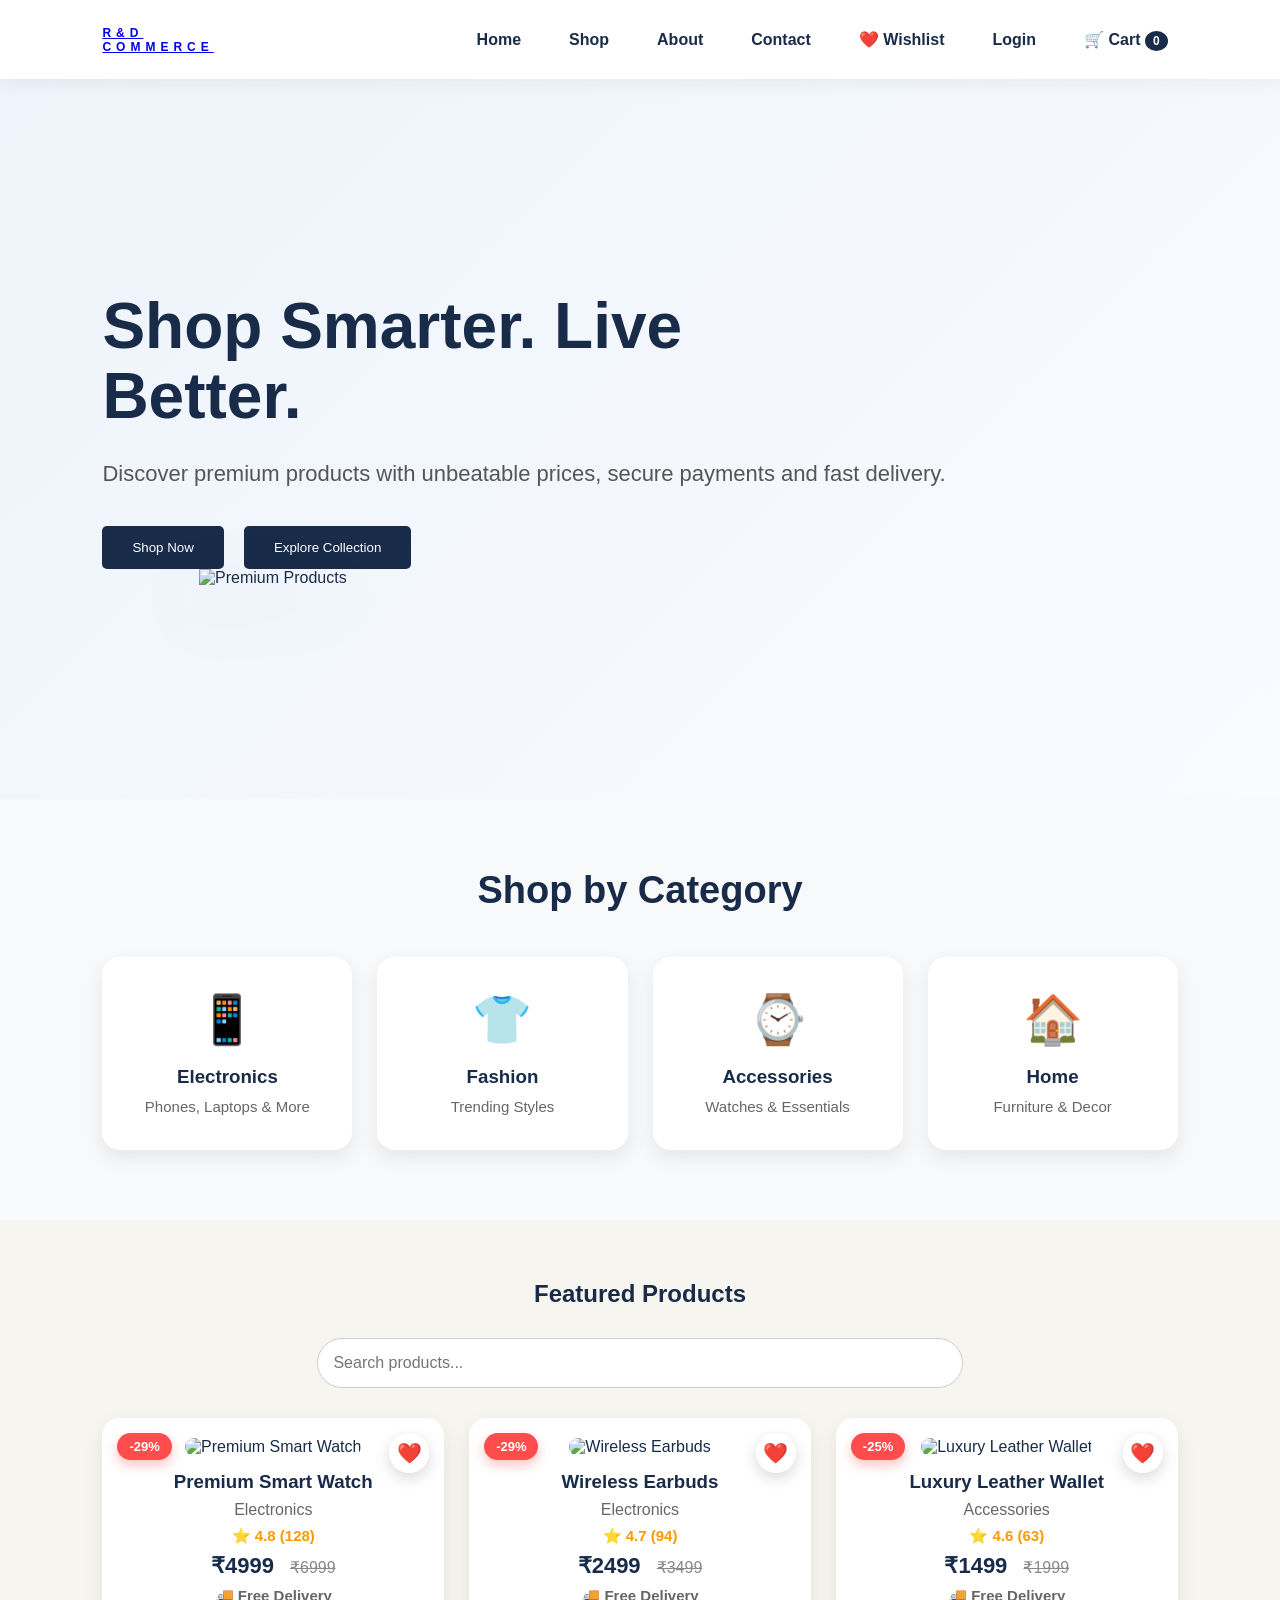
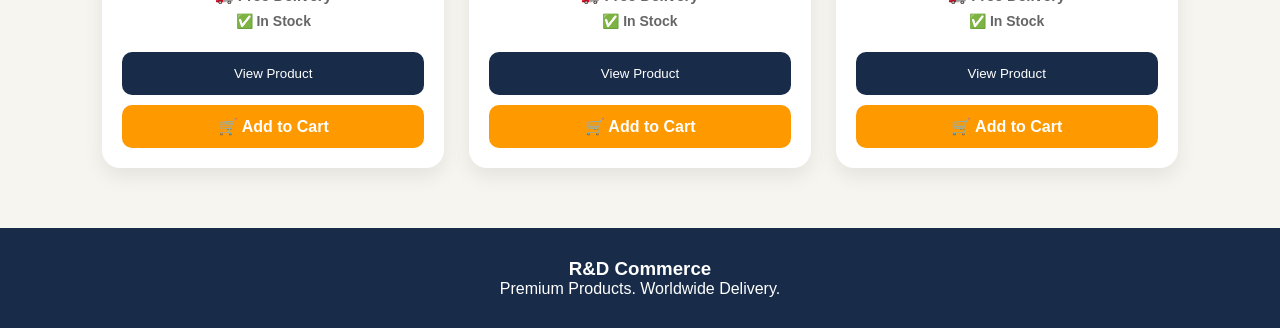
==== index.html @ 8f898f5d "Add files via upload" ====
<!DOCTYPE html>
<html>
<head>
<title>R&D Commerce</title>
<link rel="stylesheet" href="style.css">
</head>

<body>

<header>

<div class="logo">
    <a href="index.html">
        <span class="logo-rd">R&D</span>
        <span class="logo-commerce">COMMERCE</span>
    </a>
</div>

<nav>

<a class="active" href="index.html">Home</a>

<a href="shop.html">Shop</a>

<a href="about.html">About</a>

<a href="contact.html">Contact</a>

<a href="wishlist.html">❤️ Wishlist</a>

<a href="#" id="userMenu">Login</a>

<a href="cart.html" class="cart-link">

🛒 Cart

<span id="cart-count">0</span>

</a>

</nav>

</header>

<section class="hero">

    <div class="hero-overlay">

        <div class="hero-content">

            <h1>
                Shop Smarter.
                <span>Live Better.</span>
            </h1>

            <p>
                Discover premium products with unbeatable prices,
                secure payments and fast delivery.
            </p>

            <div class="hero-buttons">

                <a href="shop.html">
                    <button class="primary-btn">
                        Shop Now
                    </button>
                </a>

                <a href="#categories">
                    <button class="secondary-btn">
                        Explore Collection
                    </button>
                </a>

            </div>

        </div>

        <div class="hero-image">
            <img src="image/hero.png" alt="Premium Products">
        </div>

    </div>

</section>



<section class="categories" id="categories">

<h2>Shop by Category</h2>

<div class="category-grid">

<div class="category-card" onclick="showCategory('Electronics')">
<div class="category-icon">📱</div>
<h3>Electronics</h3>
<p>Phones, Laptops & More</p>
</div>

<div class="category-card" onclick="showCategory('Fashion')">
<div class="category-icon">👕</div>
<h3>Fashion</h3>
<p>Trending Styles</p>
</div>

<div class="category-card" onclick="showCategory('Accessories')">
<div class="category-icon">⌚</div>
<h3>Accessories</h3>
<p>Watches & Essentials</p>
</div>

<div class="category-card" onclick="showCategory('Home')">
<div class="category-icon">🏠</div>
<h3>Home</h3>
<p>Furniture & Decor</p>
</div>

</div>

</section>

<section class="products">

<h2>Featured Products</h2>


<div class="search-container">

<input 
type="text" 
id="homeSearchInput"
placeholder="Search products..."
>

</div>




<div id="home-products" class="product-grid">

</div>

</section>


<footer>

<h3>R&D Commerce</h3>
<p>Premium Products. Worldwide Delivery.</p>

</footer>


<script src="products.js"></script>
<script src="script.js"></script>

</body>
</html>
---- style.css ----
*{
margin:0;
padding:0;
box-sizing:border-box;
font-family:Arial,sans-serif;
}


body{
background:#f7f5ef;
color:#182b49;
}


header{
display:flex;
justify-content:space-between;
align-items:center;
padding:20px 8%;
background:white;
}


.logo{
font-size:28px;
font-weight:bold;
}


.logo span{
display:block;
font-size:12px;
letter-spacing:5px;
}


nav a{
text-decoration:none;
color:#182b49;
margin:10px;
}


	{
height:70vh;
display:flex;
align-items:center;
padding:8%;
background:#e9eef3;
}


.hero h1{
font-size:48px;
max-width:600px;
}


.hero p{
margin:20px 0;
font-size:18px;
}


button{
padding:14px 30px;
background:#182b49;
color:white;
border:none;
border-radius:5px;
cursor:pointer;
}


.categories,
.products{
padding:60px 8%;
}


h2{
text-align:center;
margin-bottom:30px;
}


.category-box{
display:grid;
grid-template-columns:repeat(4,1fr);
gap:20px;
}


.category-box div{
background:white;
padding:40px;
text-align:center;
border-radius:15px;
}


.product-grid{
display:grid;
grid-template-columns:repeat(3,1fr);
gap:25px;
}


.card{
background:white;
padding:20px;
border-radius:15px;
text-align:center;
}


.card img{
width:100%;
height:200px;
object-fit:cover;
}


footer{
background:#182b49;
color:white;
text-align:center;
padding:30px;
}


@media(max-width:768px){

nav{
display:none;
}

.product-grid,
.category-box{
grid-template-columns:1fr;
}

.hero h1{
font-size:32px;
}

}

.search-container{
text-align:center;
margin:30px 0;
}


#searchInput,
#homeSearchInput{

width:60%;
padding:15px;
border-radius:30px;
border:1px solid #ccc;
font-size:16px;
outline:none;

}

width:60%;
padding:15px;

border-radius:30px;

border:1px solid #ccc;

font-size:16px;

outline:none;

}


#searchInput:focus{

border-color:#182b49;

}

.product-section{

padding:60px 8%;

}



.product-card{

display:flex;

gap:50px;

background:white;

padding:40px;

border-radius:20px;

}



.product-image img{

width:400px;

height:400px;

object-fit:cover;

}



.product-info{

max-width:500px;

}



.rating{

font-size:25px;

margin:15px 0;

}



.quantity{

margin:20px 0;

}



.quantity button{

padding:10px 18px;

}



.features{

margin-top:30px;

color:#182b49;

}



@media(max-width:768px){

.product-card{

flex-direction:column;

}

.product-image img{

width:100%;

}

}

.cart-section{

padding:60px 8%;

}



.cart-card{

display:flex;

gap:25px;

background:white;

padding:20px;

margin:20px 0;

border-radius:15px;

align-items:center;

}



.cart-card img{

width:120px;

height:120px;

object-fit:cover;

}



.cart-summary{

background:white;

padding:30px;

border-radius:15px;

}



@media(max-width:768px){

.cart-card{

flex-direction:column;

}

}

.discount-box{

margin:20px 0;

display:flex;

gap:10px;

}


.discount-box input{

padding:12px;

border-radius:8px;

border:1px solid #ccc;

}

#cart-count{

background:#182b49;

color:white;

padding:3px 8px;

border-radius:50%;

font-size:12px;

}

.reviews{

margin-top:50px;

background:white;

padding:35px;

border-radius:15px;

}


.rating-summary{

border-bottom:1px solid #ddd;

padding-bottom:20px;

}


.review-card{

background:#f8f8f8;

padding:20px;

margin:15px 0;

border-radius:10px;

}


.review-stars{

color:#ffb000;

font-size:20px;

}


.review-date{

font-size:13px;

color:#666;

}


.reviews textarea{

width:90%;

height:100px;

padding:15px;

border:1px solid #ddd;

border-radius:8px;

font-size:15px;

}

#status{

margin-top:30px;

padding:20px;

background:white;

border-radius:12px;

box-shadow:0 0 10px rgba(0,0,0,0.08);

}

/* ===== HERO v2.2 ===== */

.hero{
    display:flex;
    justify-content:space-between;
    align-items:center;
    padding:80px 8%;
    background:linear-gradient(135deg,#eef4fb,#f9fbff);
    min-height:80vh;
    gap:60px;
}

.hero-content{
    flex:1;
}

.hero-content h1{
    font-size:64px;
    line-height:1.1;
    color:#182b49;
    margin-bottom:25px;
}

.hero-content p{
    font-size:22px;
    color:#555;
    margin-bottom:35px;
    line-height:1.6;
}

.hero-buttons{
    display:flex;
    gap:20px;
}

.hero-image{
    flex:1;
    display:flex;
    justify-content:center;
    align-items:center;
}

.hero-image img{
    width:100%;
    max-width:650px;
    animation:float 4s ease-in-out infinite;
    filter:drop-shadow(0 20px 35px rgba(0,0,0,.18));
}

@keyframes float{

0%{
transform:translateY(0);
}

50%{
transform:translateY(-12px);
}

100%{
transform:translateY(0);
}

}

/* ===== Categories v2.3 ===== */

.categories{
    padding:70px 8%;
    background:#f8f9fb;
}

.categories h2{
    text-align:center;
    font-size:38px;
    color:#182b49;
    margin-bottom:45px;
}

.category-grid{
    display:grid;
    grid-template-columns:repeat(auto-fit,minmax(220px,1fr));
    gap:25px;
}

.category-card{
    background:#fff;
    border-radius:18px;
    padding:35px 25px;
    text-align:center;
    cursor:pointer;
    transition:.3s;
    box-shadow:0 8px 20px rgba(0,0,0,.08);
}

.category-card:hover{
    transform:translateY(-8px);
    box-shadow:0 18px 35px rgba(0,0,0,.15);
}

.category-icon{
    font-size:48px;
    margin-bottom:18px;
}

.category-card h3{
    color:#182b49;
    margin-bottom:10px;
}

.category-card p{
    color:#666;
    font-size:15px;
}

.category-card:hover h3{
    color:#ff9900;
}

/* ===========================
   R&D Commerce v2.5 Navbar
=========================== */

header{
    position:sticky;
    top:0;
    z-index:1000;
    background:#fff;
    box-shadow:0 4px 18px rgba(0,0,0,.06);
}

nav{
    display:flex;
    align-items:center;
    gap:28px;
}

nav a{
    position:relative;
    text-decoration:none;
    color:#182b49;
    font-weight:600;
    transition:.3s ease;
}

nav a:hover{
    color:#ff9900;
}

nav a::after{
    content:"";
    position:absolute;
    left:0;
    bottom:-8px;
    width:0%;
    height:3px;
    background:#ff9900;
    transition:.3s;
    border-radius:20px;
}

nav a:hover::after{
    width:100%;
}

.logo{
    cursor:pointer;
    transition:.3s;
}

.logo:hover{
    transform:scale(1.04);
}

/* ===========================
   R&D Commerce v2.6 Products
=========================== */

.card{
    position:relative;
    background:#fff;
    border-radius:18px;
    padding:20px;
    text-align:center;
    box-shadow:0 8px 20px rgba(0,0,0,.08);
    transition:.3s ease;
    overflow:hidden;
}

.card:hover{
    transform:translateY(-8px);
    box-shadow:0 18px 35px rgba(0,0,0,.15);
}

.card img{
    width:100%;
    height:220px;
    object-fit:cover;
    border-radius:12px;
    transition:.3s;
}

.card:hover img{
    transform:scale(1.05);
}

.card h3{
    margin-top:15px;
    color:#182b49;
}

.card p{
    color:#666;
    margin:8px 0;
}

.card h4{
    font-size:22px;
    color:#182b49;
}

.card > a > button{
    width:100%;
    margin-top:15px;
    border-radius:10px;
    transition:.3s;

}

.card > a > button:hover{
    background:#ff9900;

}

.rating{
    color:#ff9900;
    font-size:15px;
    font-weight:600;
    margin:8px 0;
}

.old-price{

margin-left:10px;

font-size:16px;

color:#888;

text-decoration:line-through;

font-weight:normal;

}

.discount-badge{

position:absolute;

top:15px;

left:15px;

background:#ff4d4d;

color:white;

padding:6px 12px;

border-radius:30px;

font-size:13px;

font-weight:bold;

box-shadow:0 5px 12px rgba(255,77,77,.35);

z-index:10;

}

.delivery{

color:#007600;

font-weight:600;

font-size:15px;

margin-top:8px;

}

.stock{
    font-size:14px;
    color:#444;
    margin-bottom:15px;
    font-weight:600;
}

.wishlist-btn{
    position:absolute;
    top:15px;
    right:15px;

    width:40px;
    height:40px;

    display:flex;
    justify-content:center;
    align-items:center;

    border:none;
    border-radius:50%;

    background:#ffffff;
    font-size:20px;
    cursor:pointer;

    box-shadow:0 5px 15px rgba(0,0,0,.15);

    z-index:100;
    padding:0;
}

.cart-btn{
    width:100%;
    margin-top:10px;
    padding:12px;
    border:none;
    border-radius:10px;
    background:#ff9900;
    color:#fff;
    font-size:16px;
    font-weight:600;
    cursor:pointer;
    transition:.3s;
}

.cart-btn:hover{
    background:#e68a00;
}

/* ==========================
   Product Page v3.1
========================== */

.product-card{
    display:flex;
    gap:50px;
    align-items:flex-start;
    padding:50px;
    background:#fff;
    border-radius:20px;
    box-shadow:0 10px 30px rgba(0,0,0,.08);
    margin:40px;
}

.product-image{
    flex:1;
    overflow:hidden;
    border-radius:20px;
}

.product-image img{
    width:100%;
    border-radius:20px;
    transition:.4s ease;
}

.product-image img:hover{
    transform:scale(1.08);
}

.product-info{
    flex:1;
}

.product-info h1{
    color:#182b49;
    margin-bottom:15px;
}

.product-info .price{
    font-size:34px;
    color:#182b49;
    margin-bottom:15px;
}

.product-info button{
    margin-top:15px;
}

.related-products{

margin:60px 40px;

}

.related-products h2{

margin-bottom:25px;

color:#182b49;

}

#related-products{

display:grid;

grid-template-columns:repeat(auto-fit,minmax(250px,1fr));

gap:25px;

}

.checkout{
    padding:50px;
}

.checkout-container{
    display:grid;
    grid-template-columns:2fr 1fr;
    gap:40px;
}

.billing{
    background:#fff;
    padding:25px;
    border-radius:18px;
    box-shadow:0 8px 20px rgba(0,0,0,.08);
}

.billing input,
.billing textarea{
    width:100%;
    padding:14px;
    margin:12px 0;
    border-radius:10px;
    border:1px solid #ddd;
    font-size:16px;
}

.order-summary{
    background:#fff;
    padding:25px;
    border-radius:18px;
    box-shadow:0 8px 20px rgba(0,0,0,.08);
}

#place-order{
    width:100%;
    margin-top:20px;
    padding:15px;
    border:none;
    border-radius:10px;
    background:#182b49;
    color:#fff;
    font-size:17px;
    cursor:pointer;
}

#place-order:hover{
    background:#ff9900;
}

.shop-controls{

display:flex;
gap:15px;
margin:25px 40px;
flex-wrap:wrap;

}

.shop-controls input,
.shop-controls select{

padding:12px 16px;
border:1px solid #ddd;
border-radius:10px;
font-size:16px;

}

.shop-controls input{

flex:1;

}

button{
    transition:all .3s ease;
}

button:hover{
    transform:translateY(-2px);
    box-shadow:0 10px 20px rgba(0,0,0,.15);
}

.product-card,
.card,
.cart-card{
    transition:all .3s ease;
}

.product-card:hover,
.card:hover,
.cart-card:hover{
    transform:translateY(-8px);
    box-shadow:0 18px 40px rgba(0,0,0,.15);
}

.product-card img,
.cart-card img{
    transition:transform .4s ease;
}

.product-card:hover img,
.cart-card:hover img{
    transform:scale(1.05);
}

body{
    animation:fadePage .4s ease;
}

@keyframes fadePage{

from{
    opacity:0;
    transform:translateY(10px);
}

to{
    opacity:1;
    transform:translateY(0);
}

}

/* ===========================
   Authentication
=========================== */

.auth-container{

display:flex;
justify-content:center;
align-items:center;
min-height:80vh;
padding:40px;
background:#f5f7fb;

}

.auth-card{

background:#fff;
padding:40px;
width:420px;
border-radius:18px;
box-shadow:0 12px 30px rgba(0,0,0,.08);

}

.auth-card h1{

margin-bottom:10px;
color:#182b49;

}

.auth-card p{

margin-bottom:20px;
color:#666;

}

.auth-card input{

width:100%;
padding:14px;
margin:10px 0;
border:1px solid #ddd;
border-radius:10px;
font-size:16px;

}

.auth-card button{

width:100%;
padding:14px;
margin-top:15px;
background:#182b49;
color:#fff;
border:none;
border-radius:10px;
font-size:16px;
cursor:pointer;

}

.auth-card button:hover{

background:#ff9900;

}

.auth-card a{

text-decoration:none;
font-weight:bold;

}
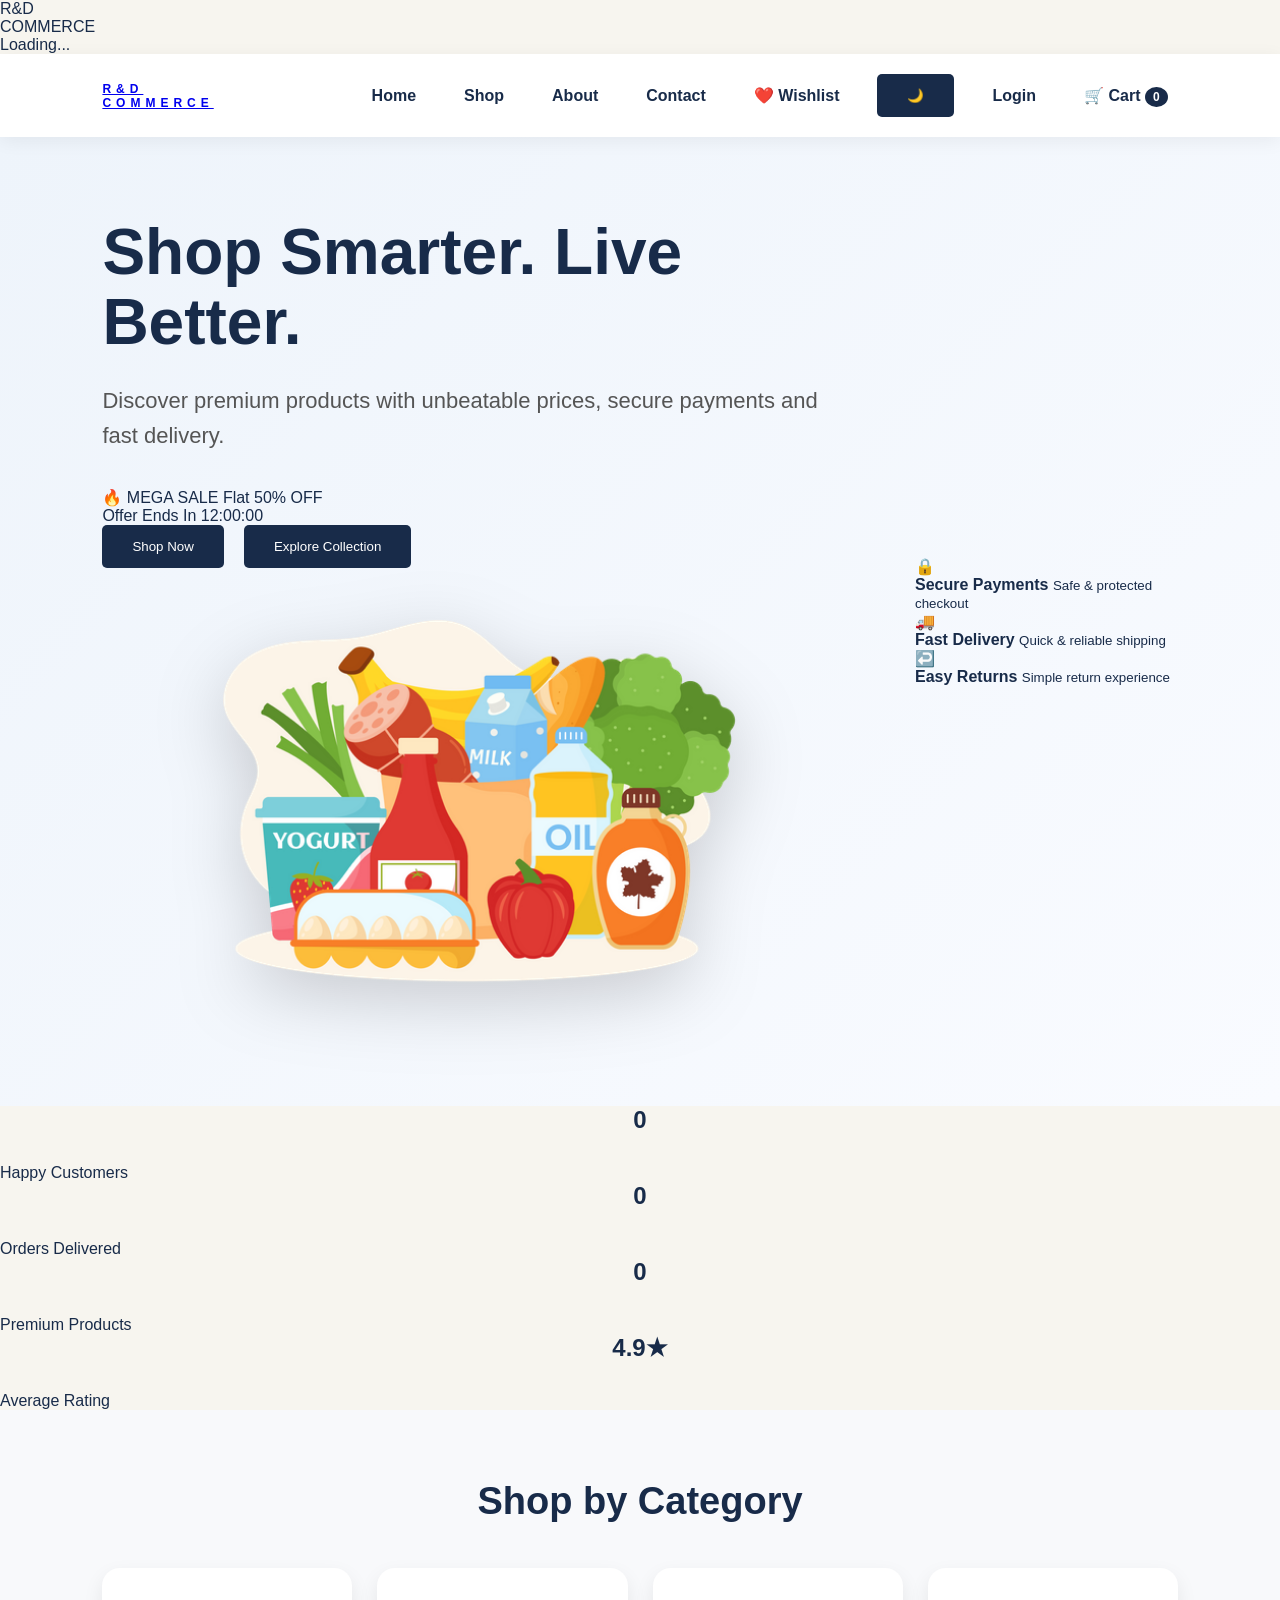
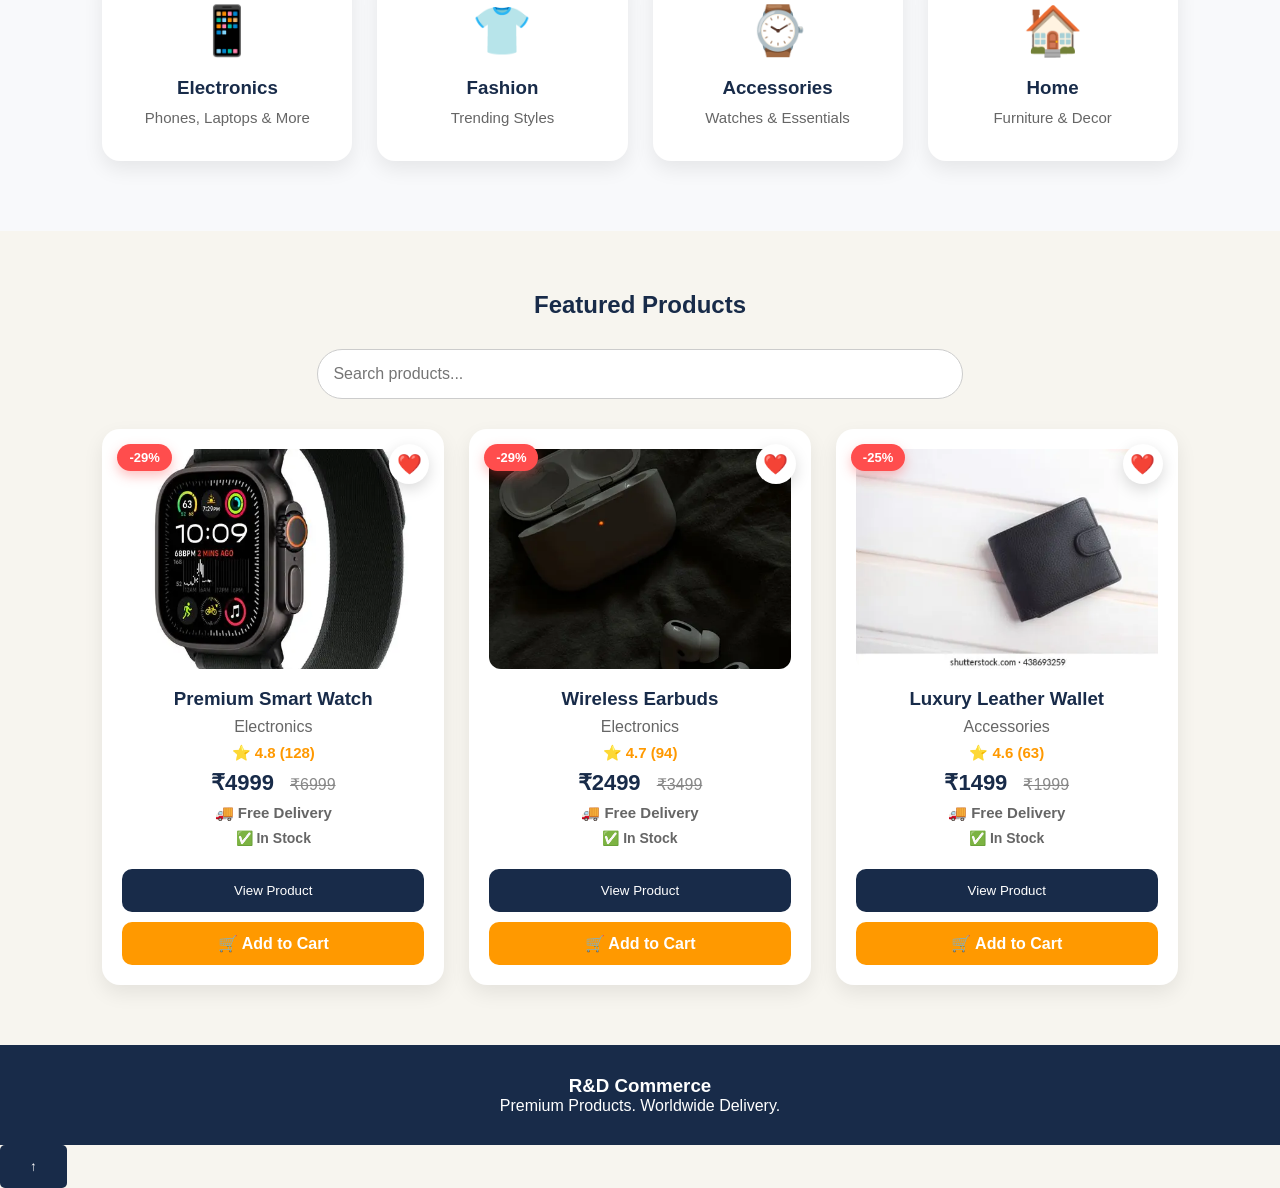
==== commit d2d33c35: "Update index.html to latest version" ====
--- a/index.html
+++ b/index.html
@@ -7,6 +7,15 @@
 
 <body>
 
+<div id="pageLoader">
+    <div class="loader-content">
+        <div class="loader-logo">R&D</div>
+        <div class="loader-brand">COMMERCE</div>
+        <div class="loader-spinner"></div>
+        <p>Loading...</p>
+    </div>
+</div>
+
 <header>
 
 <div class="logo">
@@ -28,6 +37,10 @@
 
 <a href="wishlist.html">❤️ Wishlist</a>
 
+<button id="themeToggle" class="theme-toggle" aria-label="Toggle dark mode">
+    🌙
+</button>
+
 <a href="#" id="userMenu">Login</a>
 
 <a href="cart.html" class="cart-link">
@@ -57,6 +70,30 @@
                 Discover premium products with unbeatable prices,
                 secure payments and fast delivery.
             </p>
+
+<div class="offer-box">
+
+    🔥 MEGA SALE
+
+    <span>
+
+        Flat 50% OFF
+
+    </span>
+
+</div>
+
+<div class="countdown">
+
+    Offer Ends In
+
+    <span id="timer">
+
+        12:00:00
+
+    </span>
+
+</div>
 
             <div class="hero-buttons">
 
@@ -82,9 +119,57 @@
 
     </div>
 
-</section>
-
-
+<div class="hero-trust">
+    <div class="trust-item">
+        <span>🔒</span>
+        <div>
+            <strong>Secure Payments</strong>
+            <small>Safe & protected checkout</small>
+        </div>
+    </div>
+
+    <div class="trust-item">
+        <span>🚚</span>
+        <div>
+            <strong>Fast Delivery</strong>
+            <small>Quick & reliable shipping</small>
+        </div>
+    </div>
+
+    <div class="trust-item">
+        <span>↩️</span>
+        <div>
+            <strong>Easy Returns</strong>
+            <small>Simple return experience</small>
+        </div>
+    </div>
+</div>
+
+</section>
+
+<section class="stats">
+
+<div class="stat-box">
+<h2 id="customers">0</h2>
+<p>Happy Customers</p>
+</div>
+
+<div class="stat-box">
+<h2 id="orders">0</h2>
+<p>Orders Delivered</p>
+</div>
+
+<div class="stat-box">
+<h2 id="products">0</h2>
+<p>Premium Products</p>
+</div>
+
+<div class="stat-box">
+<h2>4.9★</h2>
+<p>Average Rating</p>
+</div>
+
+</section>
 
 <section class="categories" id="categories">
 
@@ -127,15 +212,15 @@
 
 <div class="search-container">
 
-<input 
-type="text" 
-id="homeSearchInput"
-placeholder="Search products..."
->
-
-</div>
-
-
+    <input
+        type="text"
+        id="homeSearchInput"
+        placeholder="Search products..."
+    >
+
+    <div id="searchSuggestions"></div>
+
+</div>
 
 
 <div id="home-products" class="product-grid">
@@ -152,9 +237,13 @@
 
 </footer>
 
-
-<script src="products.js"></script>
+<div id="toast-container"></div>
+<button id="backToTop" aria-label="Back to top">
+    ↑
+</button>
+
+<script src="products.js"></script>	
 <script src="script.js"></script>
 
 </body>
-</html>	+</html>	    
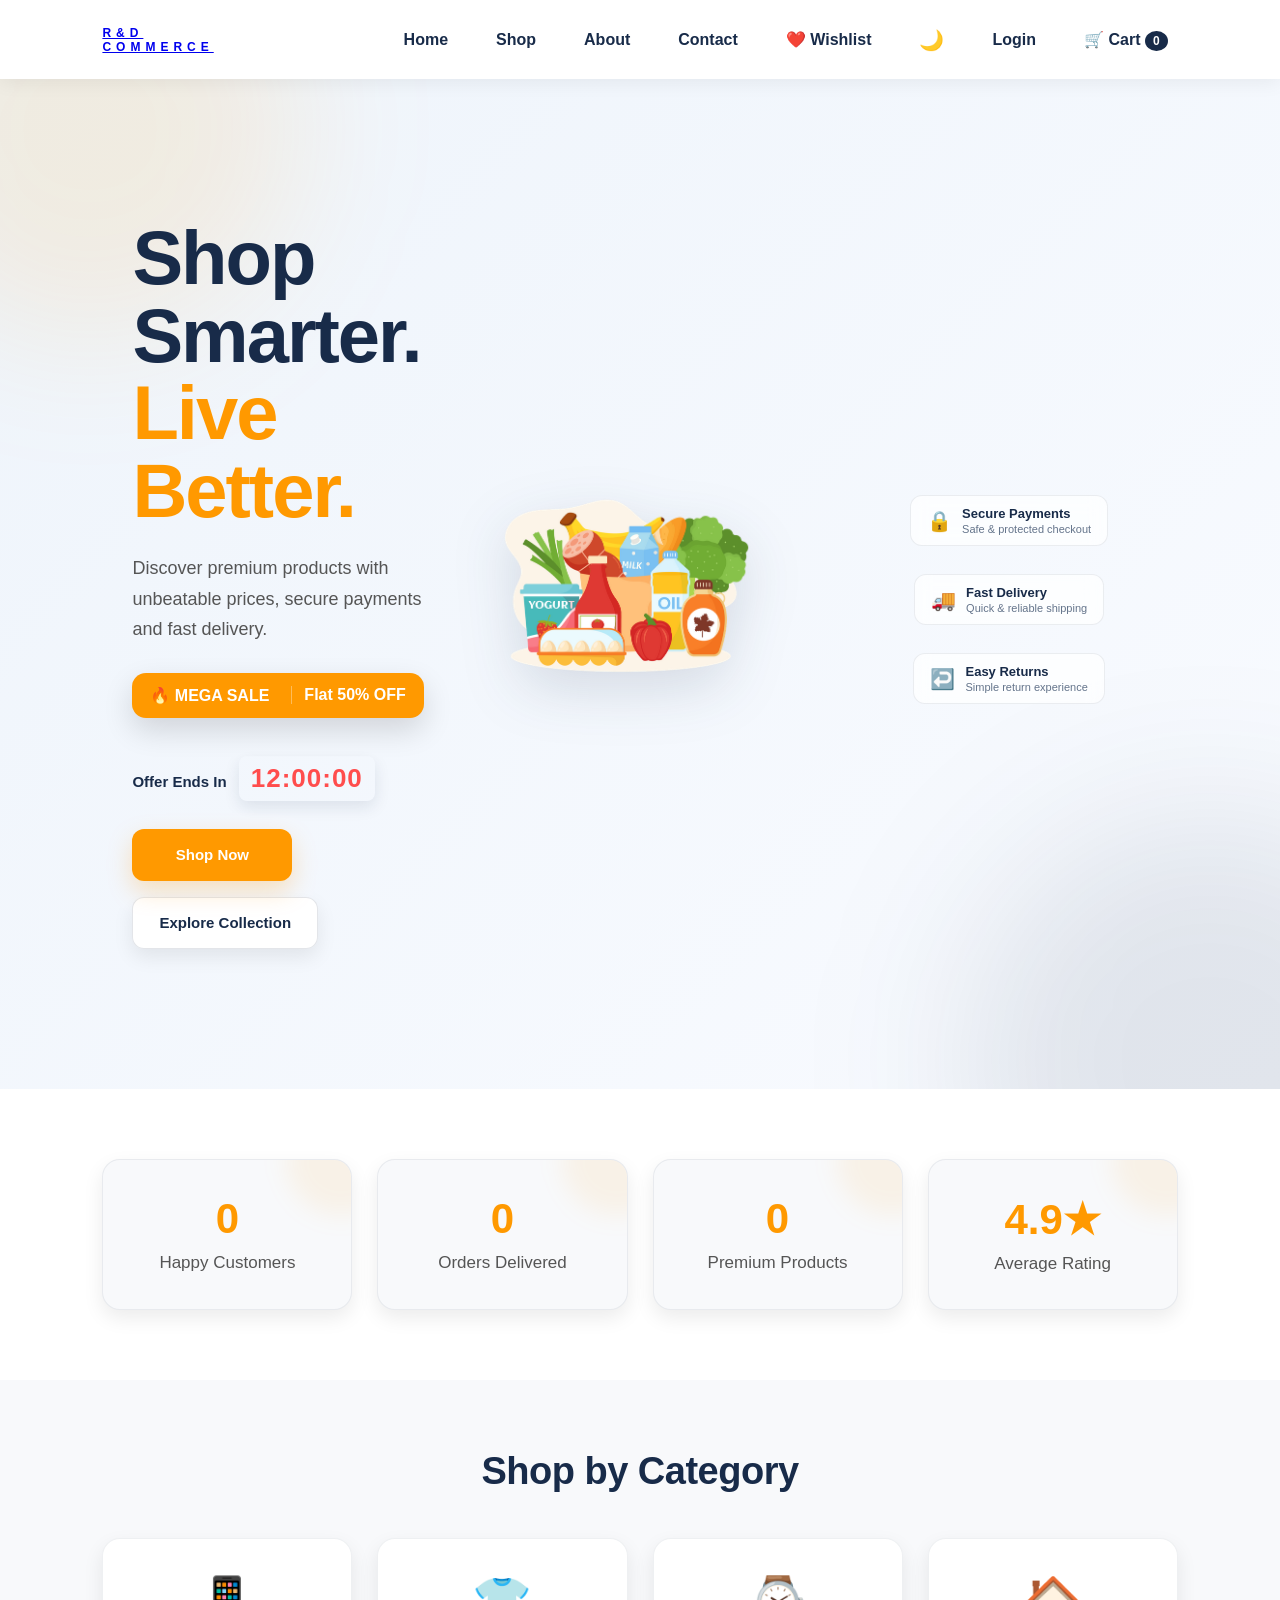
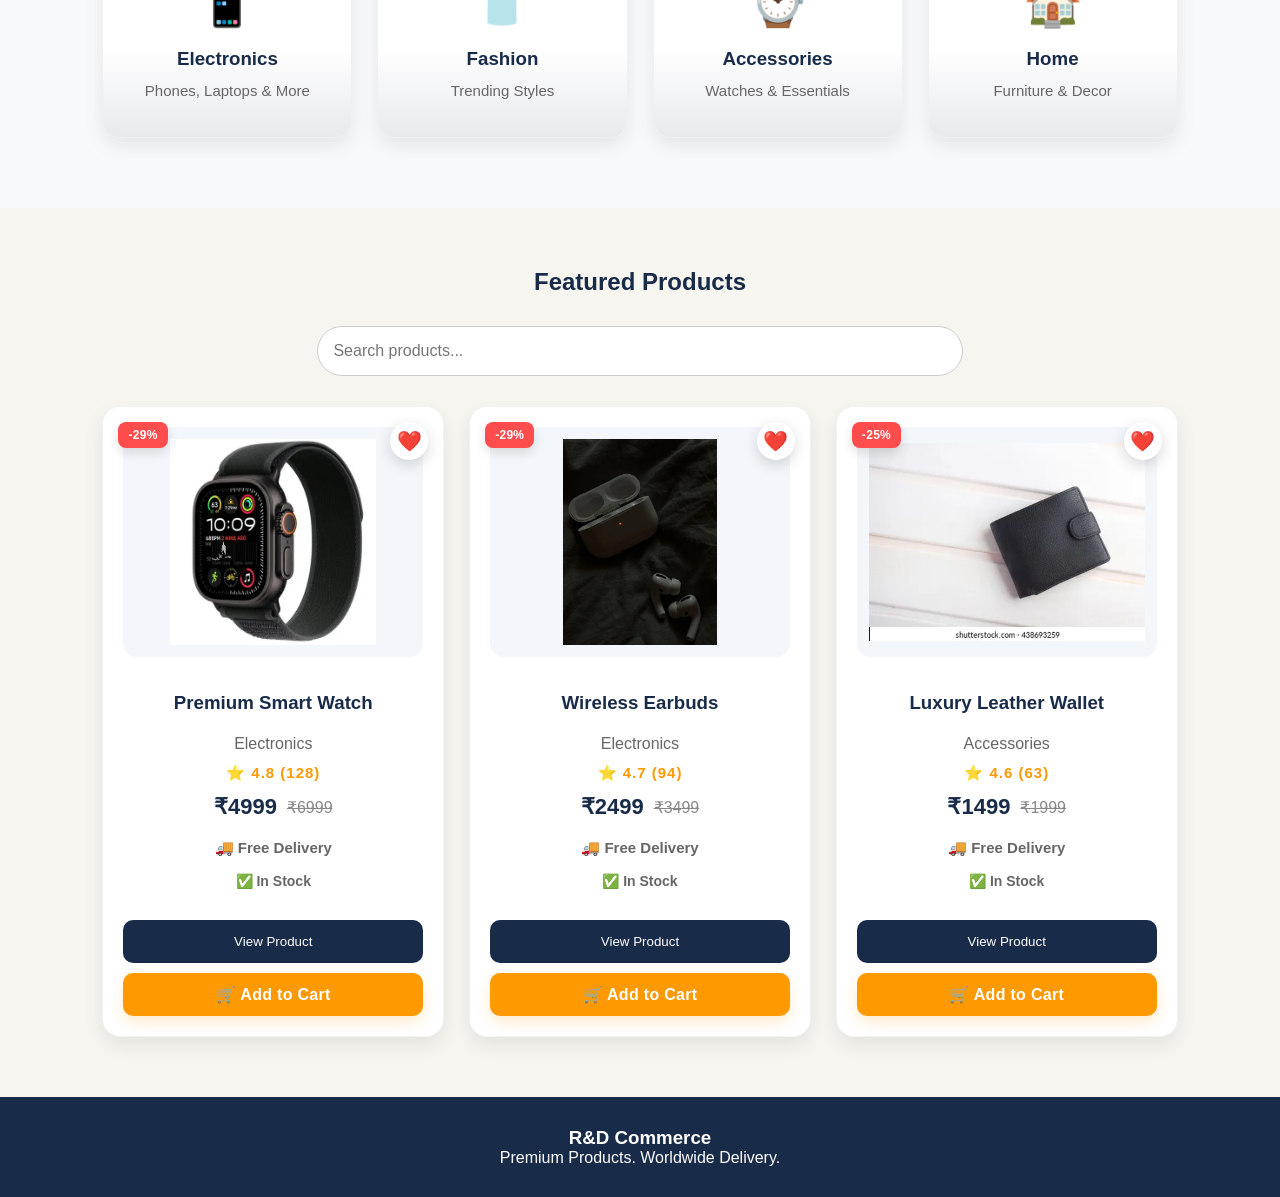
==== commit 05fd027c: "Remove stuck page loader" ====
--- a/index.html
+++ b/index.html
@@ -6,16 +6,6 @@
 </head>
 
 <body>
-
-<div id="pageLoader">
-    <div class="loader-content">
-        <div class="loader-logo">R&D</div>
-        <div class="loader-brand">COMMERCE</div>
-        <div class="loader-spinner"></div>
-        <p>Loading...</p>
-    </div>
-</div>
-
 <header>
 
 <div class="logo">
--- a/style.css
+++ b/style.css
@@ -1077,4 +1077,2644 @@
 text-decoration:none;
 font-weight:bold;
 
-}+}
+
+/* ======================
+Hero Offer
+====================== */
+
+.offer-box{
+
+display:inline-block;
+
+padding:10px 22px;
+
+background:#ff9900;
+
+color:white;
+
+font-weight:bold;
+
+border-radius:40px;
+
+margin-bottom:20px;
+
+box-shadow:0 8px 20px rgba(255,153,0,.35);
+
+animation:pulse 2s infinite;
+
+}
+
+.offer-box span{
+
+margin-left:10px;
+
+}
+
+.countdown{
+
+margin-bottom:30px;
+
+font-size:18px;
+
+font-weight:bold;
+
+color:#182b49;
+
+}
+
+#timer{
+
+color:#ff4d4d;
+
+font-size:26px;
+
+margin-left:8px;
+
+}
+
+@keyframes pulse{
+
+0%{
+
+transform:scale(1);
+
+}
+
+50%{
+
+transform:scale(1.05);
+
+}
+
+100%{
+
+transform:scale(1);
+
+}
+
+}
+
+/* ===========================
+   Statistics Section
+=========================== */
+
+.stats{
+
+display:grid;
+grid-template-columns:repeat(4,1fr);
+gap:25px;
+padding:70px 8%;
+background:white;
+
+}
+
+.stat-box{
+
+background:#f8f9fb;
+padding:35px;
+border-radius:18px;
+text-align:center;
+transition:.3s;
+box-shadow:0 8px 20px rgba(0,0,0,.08);
+
+}
+
+.stat-box:hover{
+
+transform:translateY(-8px);
+
+box-shadow:0 18px 35px rgba(0,0,0,.15);
+
+}
+
+.stat-box h2{
+
+font-size:42px;
+
+color:#ff9900;
+
+margin-bottom:10px;
+
+}
+
+.stat-box p{
+
+font-size:17px;
+
+color:#555;
+
+}
+
+@media(max-width:768px){
+
+.stats{
+
+grid-template-columns:1fr 1fr;
+
+}
+
+}
+
+#searchSuggestions{
+
+position:absolute;
+
+width:100%;
+
+background:white;
+
+border-radius:10px;
+
+box-shadow:0 10px 30px rgba(0,0,0,.15);
+
+margin-top:5px;
+
+display:none;
+
+z-index:999;
+
+overflow:hidden;
+
+}
+
+.search-container{
+
+position:relative;
+
+}
+
+.suggestion-item{
+
+padding:12px 15px;
+
+cursor:pointer;
+
+transition:.3s;
+
+border-bottom:1px solid #eee;
+
+}
+
+.suggestion-item:hover{
+
+background:#f5f5f5;
+
+}
+
+/* =========================
+   PREMIUM TOAST NOTIFICATION
+========================= */
+
+#toast-container {
+    position: fixed;
+    top: 25px;
+    right: 25px;
+    z-index: 99999;
+    display: flex;
+    flex-direction: column;
+    gap: 12px;
+}
+
+.toast {
+    min-width: 280px;
+    max-width: 360px;
+    padding: 16px 20px;
+    background: #ffffff;
+    color: #182b49;
+    border-radius: 12px;
+    box-shadow: 0 10px 30px rgba(0, 0, 0, 0.15);
+    font-size: 15px;
+    font-weight: 600;
+
+    display: flex;
+    align-items: center;
+    gap: 10px;
+
+    animation: toastSlideIn 0.35s ease;
+}
+
+.toast.success {
+    border-left: 5px solid #28a745;
+}
+
+.toast-icon {
+    font-size: 22px;
+}
+
+@keyframes toastSlideIn {
+    from {
+        opacity: 0;
+        transform: translateX(40px);
+    }
+
+    to {
+        opacity: 1;
+        transform: translateX(0);
+    }
+}
+
+@keyframes toastSlideOut {
+    from {
+        opacity: 1;
+        transform: translateX(0);
+    }
+
+    to {
+        opacity: 0;
+        transform: translateX(40px);
+    }
+}
+
+@media (max-width: 600px) {
+
+    #toast-container {
+        top: 15px;
+        right: 15px;
+        left: 15px;
+    }
+
+    .toast {
+        min-width: auto;
+        width: 100%;
+    }
+
+}
+
+/* =========================
+   DARK MODE TOGGLE BUTTON
+========================= */
+
+.theme-toggle {
+    border: none;
+    background: transparent;
+    font-size: 20px;
+    cursor: pointer;
+    padding: 6px 10px;
+    border-radius: 50%;
+    transition: 0.3s ease;
+}
+
+.theme-toggle:hover {
+    transform: rotate(20deg) scale(1.1);
+    background: rgba(0, 0, 0, 0.08);
+}
+
+/* =========================
+   DARK MODE THEME
+========================= */
+
+body.dark-mode {
+    background: #121826;
+    color: #f1f5f9;
+}
+
+body.dark-mode header {
+    background: #182235;
+}
+
+body.dark-mode .logo-commerce,
+body.dark-mode nav a {
+    color: #f1f5f9;
+}
+
+body.dark-mode .stats,
+body.dark-mode .categories,
+body.dark-mode .products {
+    background: #121826;
+}
+
+body.dark-mode .stat-box,
+body.dark-mode .category-card,
+body.dark-mode .card {
+    background: #1d293d;
+    color: #f1f5f9;
+}
+
+body.dark-mode .stat-box p,
+body.dark-mode .category-card p,
+body.dark-mode .card p {
+    color: #cbd5e1;
+}
+
+body.dark-mode .search-container input {
+    background: #1d293d;
+    color: #ffffff;
+    border-color: #3b4a63;
+}
+
+body.dark-mode .search-container input::placeholder {
+    color: #94a3b8;
+}
+
+body.dark-mode footer {
+    background: #0d1420;
+}
+
+body.dark-mode .theme-toggle {
+    color: #ffffff;
+}
+
+body.dark-mode .theme-toggle:hover {
+    background: rgba(255, 255, 255, 0.1);
+}
+
+/* Dark Mode - Product Price */
+
+body.dark-mode .card h4 {
+    color: #ffffff;
+}
+
+body.dark-mode .card .old-price {
+    color: #94a3b8;
+}
+
+/* Dark Mode - Product Name */
+
+body.dark-mode .card h3 {
+    color: #ffffff;
+}
+
+/* =========================
+   BACK TO TOP BUTTON
+========================= */
+
+#backToTop {
+    position: fixed;
+    right: 25px;
+    bottom: 25px;
+
+    width: 45px;
+    height: 45px;
+
+    border: none;
+    border-radius: 50%;
+
+    background: #182b49;
+    color: #ffffff;
+
+    font-size: 22px;
+    font-weight: bold;
+
+    cursor: pointer;
+
+    display: none;
+    align-items: center;
+    justify-content: center;
+
+    box-shadow: 0 8px 20px rgba(0, 0, 0, 0.18);
+
+    transition: 0.3s ease;
+    z-index: 9998;
+}
+
+#backToTop:hover {
+    transform: translateY(-4px);
+}
+
+body.dark-mode #backToTop {
+    background: #ffffff;
+    color: #182b49;
+}
+
+@media (max-width: 600px) {
+
+    #backToTop {
+        right: 15px;
+        bottom: 15px;
+        width: 42px;
+        height: 42px;
+    }
+
+}
+
+/* =========================
+   PREMIUM PAGE LOADER
+========================= */
+
+#pageLoader {
+    position: fixed;
+    inset: 0;
+    background: #f5f7fa;
+    display: flex;
+    align-items: center;
+    justify-content: center;
+    z-index: 100000;
+    transition: opacity 0.5s ease, visibility 0.5s ease;
+}
+
+.loader-content {
+    text-align: center;
+}
+
+.loader-logo {
+    font-size: 42px;
+    font-weight: 800;
+    letter-spacing: 2px;
+    color: #182b49;
+}
+
+.loader-brand {
+    font-size: 18px;
+    font-weight: 600;
+    letter-spacing: 5px;
+    color: #182b49;
+    margin-top: -5px;
+}
+
+.loader-spinner {
+    width: 38px;
+    height: 38px;
+    margin: 25px auto 15px;
+
+    border: 4px solid #dbe2ea;
+    border-top-color: #182b49;
+    border-radius: 50%;
+
+    animation: loaderSpin 0.8s linear infinite;
+}
+
+.loader-content p {
+    margin: 0;
+    font-size: 14px;
+    color: #64748b;
+}
+
+@keyframes loaderSpin {
+    to {
+        transform: rotate(360deg);
+    }
+}
+
+/* Dark Mode Loader */
+
+body.dark-mode #pageLoader {
+    background: #121826;
+}
+
+body.dark-mode .loader-logo,
+body.dark-mode .loader-brand {
+    color: #ffffff;
+}
+
+body.dark-mode .loader-spinner {
+    border-color: #334155;
+    border-top-color: #ffffff;
+}
+
+body.dark-mode .loader-content p {
+    color: #94a3b8;
+}
+
+/* =========================
+   PREMIUM PRODUCT CARD v3.2
+========================= */
+
+.card {
+    border: 1px solid rgba(24, 43, 73, 0.06);
+}
+
+.card:hover {
+    transform: translateY(-10px);
+    box-shadow: 0 22px 45px rgba(24, 43, 73, 0.16);
+}
+
+.card img {
+    transition: transform 0.45s ease;
+}
+
+.card:hover img {
+    transform: scale(1.06);
+}
+
+.card h3 {
+    transition: color 0.25s ease;
+}
+
+.card h3:hover {
+    color: #ff9900;
+}
+
+.card h4 {
+    margin-top: 10px;
+    font-weight: 700;
+}
+
+.rating {
+    letter-spacing: 1px;
+}
+
+.delivery {
+    display: inline-block;
+    margin-top: 10px;
+}
+
+.stock {
+    margin-top: 8px;
+}
+
+.wishlist-btn {
+    transition: transform 0.25s ease, box-shadow 0.25s ease;
+}
+
+.wishlist-btn:hover {
+    transform: scale(1.1);
+    box-shadow: 0 8px 20px rgba(0, 0, 0, 0.2);
+}
+
+.cart-btn {
+    transition: transform 0.25s ease, background 0.25s ease;
+}
+
+.cart-btn:hover {
+    transform: translateY(-2px);
+    background: #e68a00;
+}
+
+/* Dark Mode */
+
+/* =========================
+   PRODUCT IMAGE POLISH
+========================= */
+
+.card img {
+    background: #f8f9fb;
+}
+
+.card:hover img {
+    filter: brightness(1.03);
+}
+
+body.dark-mode .card img {
+    background: #26344a;
+}
+
+/* =========================
+   PRODUCT IMAGE FRAME
+========================= */
+
+.card {
+    overflow: hidden;
+}
+
+.card img {
+    height: 230px;
+    object-fit: contain;
+    padding: 15px;
+    background: #f8f9fb;
+    border-radius: 14px;
+}
+
+.card:hover img {
+    transform: scale(1.04);
+}
+
+body.dark-mode .card img {
+    background: #26344a;
+}
+
+body.dark-mode .card {
+    border-color: rgba(255, 255, 255, 0.06);
+}
+
+body.dark-mode .wishlist-btn {
+    background: #26344a;
+    color: #ffffff;
+}
+
+body.dark-mode .stock {
+    color: #cbd5e1;
+}
+
+/* =========================
+   PRODUCT IMAGE POLISH
+========================= */
+
+.card img {
+    background: #f8f9fb;
+}
+
+.card:hover img {
+    filter: brightness(1.03);
+}
+
+body.dark-mode .card img {
+    background: #26344a;
+}
+
+/* =========================
+   PREMIUM PRODUCT MEDIA
+========================= */
+
+.card {
+    position: relative;
+    overflow: hidden;
+}
+
+.card img {
+    width: 100%;
+    height: 230px;
+    object-fit: contain;
+    padding: 12px;
+    background: #f3f6fa;
+    border-radius: 14px;
+    transition: transform 0.45s ease, box-shadow 0.45s ease;
+}
+
+.card:hover img {
+    transform: scale(1.06);
+    box-shadow: 0 8px 20px rgba(24, 43, 73, 0.10);
+}
+
+/* Product information spacing */
+
+.card h3 {
+    margin-top: 18px;
+    margin-bottom: 8px;
+    min-height: 24px;
+}
+
+.card .rating {
+    margin: 10px 0;
+}
+
+.card h4 {
+    margin: 8px 0;
+}
+
+.card .delivery {
+    margin-top: 10px;
+}
+
+.card .stock {
+    margin-top: 6px;
+    margin-bottom: 12px;
+}
+
+/* Dark mode */
+
+body.dark-mode .card img {
+    background: #26344a;
+}
+
+body.dark-mode .card:hover img {
+    box-shadow: 0 8px 20px rgba(0, 0, 0, 0.25);
+}
+
+/* =========================
+   PRODUCT CARD INFO LAYOUT
+========================= */
+
+.card h3 {
+    min-height: 48px;
+    display: flex;
+    align-items: center;
+    justify-content: center;
+    line-height: 1.3;
+}
+
+.card .rating {
+    min-height: 20px;
+    display: flex;
+    align-items: center;
+    justify-content: center;
+}
+
+.card h4 {
+    min-height: 28px;
+    display: flex;
+    align-items: center;
+    justify-content: center;
+}
+
+.card .delivery {
+    min-height: 20px;
+}
+
+.card .stock {
+    min-height: 20px;
+}
+
+/* =========================
+   PREMIUM CART BUTTON
+========================= */
+
+.card .cart-btn {
+    position: relative;
+    overflow: hidden;
+    letter-spacing: 0.3px;
+    box-shadow: 0 6px 15px rgba(255, 153, 0, 0.20);
+}
+
+.card .cart-btn:hover {
+    transform: translateY(-3px);
+    box-shadow: 0 10px 22px rgba(255, 153, 0, 0.30);
+}
+
+.card .cart-btn:active {
+    transform: translateY(0);
+    box-shadow: 0 5px 10px rgba(255, 153, 0, 0.20);
+}
+
+/* =========================
+   PREMIUM WISHLIST BUTTON
+========================= */
+
+.card .wishlist-btn {
+    width: 38px;
+    height: 38px;
+    display: flex;
+    align-items: center;
+    justify-content: center;
+
+    border-radius: 50%;
+
+    backdrop-filter: blur(6px);
+
+    transition:
+        transform 0.25s ease,
+        box-shadow 0.25s ease,
+        background 0.25s ease;
+}
+
+.card .wishlist-btn:hover {
+    transform: scale(1.12);
+    box-shadow: 0 8px 18px rgba(0, 0, 0, 0.18);
+}
+
+.card .wishlist-btn:active {
+    transform: scale(0.95);
+}
+
+body.dark-mode .card .wishlist-btn {
+    background: rgba(38, 52, 74, 0.95);
+    color: #ffffff;
+}
+
+/* =========================
+   PREMIUM DISCOUNT BADGE
+========================= */
+
+.card .discount-badge {
+    padding: 6px 10px;
+    border-radius: 8px;
+    font-size: 12px;
+    font-weight: 700;
+    letter-spacing: 0.3px;
+
+    box-shadow: 0 5px 12px rgba(0, 0, 0, 0.12);
+
+    transition:
+        transform 0.25s ease,
+        box-shadow 0.25s ease;
+}
+
+.card:hover .discount-badge {
+    transform: translateY(-2px);
+    box-shadow: 0 7px 16px rgba(0, 0, 0, 0.16);
+}
+
+/* =========================
+   PRODUCT CARD MOBILE POLISH
+========================= */
+
+@media (max-width: 600px) {
+
+    .card {
+        padding: 14px;
+    }
+
+    .card img {
+        height: 190px;
+        padding: 10px;
+    }
+
+    .card h3 {
+        min-height: auto;
+        font-size: 16px;
+    }
+
+    .card h4 {
+        min-height: auto;
+    }
+
+    .card .cart-btn {
+        width: 100%;
+    }
+
+}
+
+/* =========================
+   PREMIUM HERO UPGRADE
+========================= */
+
+.hero {
+    min-height: 560px;
+    overflow: hidden;
+}
+
+.hero-overlay {
+    min-height: 560px;
+}
+
+.hero-content {
+    max-width: 620px;
+    padding: 40px 20px;
+}
+
+.hero-content h1 {
+    font-size: clamp(42px, 5vw, 68px);
+    line-height: 1.05;
+    margin-bottom: 22px;
+    letter-spacing: -1.5px;
+}
+
+.hero-content h1 span {
+    display: block;
+}
+
+.hero-content p {
+    max-width: 560px;
+    font-size: 17px;
+    line-height: 1.7;
+    margin-bottom: 24px;
+}
+
+.offer-box {
+    transform: translateY(0);
+    transition: transform 0.3s ease, box-shadow 0.3s ease;
+}
+
+.offer-box:hover {
+    transform: translateY(-3px);
+    box-shadow: 0 10px 25px rgba(0, 0, 0, 0.14);
+}
+
+.countdown {
+    margin-top: 14px;
+    margin-bottom: 26px;
+}
+
+.hero-buttons {
+    gap: 14px;
+}
+
+.hero-buttons button {
+    min-width: 145px;
+    transition: transform 0.25s ease, box-shadow 0.25s ease;
+}
+
+.hero-buttons button:hover {
+    transform: translateY(-3px);
+}
+
+.hero-image {
+    transition: transform 0.5s ease;
+}
+
+.hero:hover .hero-image {
+    transform: scale(1.025);
+}
+
+/* Dark Mode */
+
+body.dark-mode .hero-content h1,
+body.dark-mode .hero-content p {
+    color: #ffffff;
+}
+
+/* =========================================
+   R&D COMMERCE — HERO V2
+========================================= */
+
+.hero {
+    min-height: 620px;
+    position: relative;
+    overflow: hidden;
+}
+
+/* Main hero layout */
+
+.hero-overlay {
+    min-height: 620px;
+    position: relative;
+    display: flex;
+    align-items: center;
+}
+
+/* Hero text */
+
+.hero-content {
+    position: relative;
+    z-index: 5;
+    max-width: 650px;
+    padding: 60px 30px;
+}
+
+.hero-content h1 {
+    font-size: clamp(48px, 6vw, 76px);
+    line-height: 1.02;
+    font-weight: 800;
+    letter-spacing: -2px;
+    margin-bottom: 24px;
+}
+
+.hero-content h1 span {
+    display: block;
+    color: #ff9900;
+}
+
+.hero-content p {
+    max-width: 580px;
+    font-size: 18px;
+    line-height: 1.7;
+    margin-bottom: 28px;
+}
+
+/* SALE BOX */
+
+.offer-box {
+    display: inline-flex;
+    align-items: center;
+    gap: 12px;
+    padding: 13px 18px;
+    border-radius: 14px;
+    font-weight: 800;
+    box-shadow: 0 12px 30px rgba(0, 0, 0, 0.14);
+    transition: transform 0.25s ease,
+                box-shadow 0.25s ease;
+}
+
+.offer-box span {
+    padding-left: 12px;
+    border-left: 1px solid rgba(255,255,255,0.35);
+}
+
+.offer-box:hover {
+    transform: translateY(-4px);
+    box-shadow: 0 18px 35px rgba(0,0,0,0.18);
+}
+
+/* COUNTDOWN */
+
+.countdown {
+    margin-top: 18px;
+    margin-bottom: 28px;
+    font-size: 15px;
+}
+
+#timer {
+    display: inline-block;
+    margin-left: 8px;
+    padding: 7px 12px;
+    border-radius: 8px;
+    font-weight: 800;
+    letter-spacing: 1px;
+}
+
+/* BUTTON AREA */
+
+.hero-buttons {
+    display: flex;
+    flex-wrap: wrap;
+    gap: 14px;
+    align-items: center;
+}
+
+.hero-buttons a {
+    text-decoration: none;
+}
+
+/* BUTTON BASE */
+
+.hero-buttons button {
+    min-width: 155px;
+    min-height: 50px;
+    padding: 0 24px;
+    border-radius: 12px;
+    border: none;
+    font-size: 15px;
+    font-weight: 700;
+    cursor: pointer;
+
+    transition:
+        transform 0.25s ease,
+        box-shadow 0.25s ease,
+        background 0.25s ease;
+}
+
+/* PRIMARY */
+
+.hero-buttons .primary-btn {
+    background: #ff9900;
+    color: #ffffff;
+    box-shadow: 0 10px 24px rgba(255,153,0,0.25);
+}
+
+.hero-buttons .primary-btn:hover {
+    transform: translateY(-4px);
+    box-shadow: 0 16px 30px rgba(255,153,0,0.35);
+}
+
+/* SECONDARY */
+
+.hero-buttons .secondary-btn {
+    background: rgba(255,255,255,0.95);
+    color: #182b49;
+    border: 1px solid rgba(24,43,73,0.12);
+    box-shadow: 0 8px 20px rgba(0,0,0,0.08);
+}
+
+.hero-buttons .secondary-btn:hover {
+    transform: translateY(-4px);
+    background: #ffffff;
+    box-shadow: 0 14px 28px rgba(0,0,0,0.14);
+}
+
+/* HERO IMAGE */
+
+.hero-image {
+    position: relative;
+    z-index: 2;
+    transition: transform 0.5s ease;
+}
+
+.hero-image img {
+    max-width: 100%;
+    transition:
+        transform 0.5s ease,
+        filter 0.5s ease;
+}
+
+.hero:hover .hero-image img {
+    transform: scale(1.04);
+    filter: drop-shadow(0 20px 30px rgba(24,43,73,0.18));
+}
+
+/* =========================================
+   DARK MODE
+========================================= */
+
+body.dark-mode .hero-content h1,
+body.dark-mode .hero-content p {
+    color: #ffffff;
+}
+
+body.dark-mode .hero-content h1 span {
+    color: #ff9900;
+}
+
+body.dark-mode .hero-buttons .secondary-btn {
+    background: #1d293d;
+    color: #ffffff;
+    border-color: rgba(255,255,255,0.12);
+}
+
+body.dark-mode .hero-buttons .secondary-btn:hover {
+    background: #26344a;
+}
+
+/* =========================================
+   MOBILE
+========================================= */
+
+@media (max-width: 768px) {
+
+    .hero,
+    .hero-overlay {
+        min-height: auto;
+    }
+
+    .hero-overlay {
+        flex-direction: column;
+        text-align: center;
+    }
+
+    .hero-content {
+        padding: 50px 20px 25px;
+    }
+
+    .hero-content h1 {
+        font-size: 46px;
+    }
+
+    .hero-content p {
+        font-size: 16px;
+    }
+
+    .hero-buttons {
+        justify-content: center;
+    }
+
+    .hero-image {
+        width: 90%;
+        margin-bottom: 35px;
+    }
+}
+
+/* =========================================
+   PREMIUM HERO CTA BUTTONS
+========================================= */
+
+.hero-buttons {
+    display: flex;
+    flex-wrap: wrap;
+    align-items: center;
+    gap: 16px;
+}
+
+.hero-buttons a {
+    text-decoration: none;
+}
+
+.hero-buttons button {
+    min-width: 160px;
+    min-height: 52px;
+    padding: 0 26px;
+    border-radius: 12px;
+    border: none;
+    font-size: 15px;
+    font-weight: 700;
+    cursor: pointer;
+
+    transition:
+        transform 0.25s ease,
+        box-shadow 0.25s ease,
+        background 0.25s ease;
+}
+
+/* SHOP NOW */
+
+.hero-buttons .primary-btn {
+    background: #ff9900;
+    color: #ffffff;
+    box-shadow: 0 10px 24px rgba(255, 153, 0, 0.25);
+}
+
+.hero-buttons .primary-btn:hover {
+    transform: translateY(-4px);
+    box-shadow: 0 16px 30px rgba(255, 153, 0, 0.35);
+}
+
+/* EXPLORE COLLECTION */
+
+.hero-buttons .secondary-btn {
+    background: rgba(255, 255, 255, 0.95);
+    color: #182b49;
+    border: 1px solid rgba(24, 43, 73, 0.12);
+    box-shadow: 0 8px 20px rgba(0, 0, 0, 0.08);
+}
+
+.hero-buttons .secondary-btn:hover {
+    transform: translateY(-4px);
+    background: #ffffff;
+    box-shadow: 0 14px 28px rgba(0, 0, 0, 0.14);
+}
+
+/* DARK MODE */
+
+body.dark-mode .hero-buttons .secondary-btn {
+    background: #1d293d;
+    color: #ffffff;
+    border-color: rgba(255, 255, 255, 0.12);
+}
+
+body.dark-mode .hero-buttons .secondary-btn:hover {
+    background: #26344a;
+}
+
+/* MOBILE */
+
+@media (max-width: 600px) {
+
+    .hero-buttons {
+        width: 100%;
+        justify-content: center;
+    }
+
+    .hero-buttons button {
+        min-width: 145px;
+    }
+}
+
+/* =========================================
+   HERO VISUAL POLISH
+========================================= */
+
+.hero {
+    position: relative;
+    isolation: isolate;
+}
+
+/* Soft background glow */
+
+.hero::before {
+    content: "";
+    position: absolute;
+    width: 420px;
+    height: 420px;
+    top: -160px;
+    left: -120px;
+    border-radius: 50%;
+    background: rgba(255, 153, 0, 0.10);
+    filter: blur(70px);
+    pointer-events: none;
+    z-index: -1;
+}
+
+/* Right-side glow */
+
+.hero::after {
+    content: "";
+    position: absolute;
+    width: 500px;
+    height: 500px;
+    right: -180px;
+    bottom: -220px;
+    border-radius: 50%;
+    background: rgba(24, 43, 73, 0.10);
+    filter: blur(80px);
+    pointer-events: none;
+    z-index: -1;
+}
+
+/* Product image depth */
+
+.hero-image img {
+    filter: drop-shadow(0 18px 28px rgba(24, 43, 73, 0.14));
+}
+
+/* Offer box depth */
+
+.offer-box {
+    backdrop-filter: blur(8px);
+}
+
+/* Countdown emphasis */
+
+#timer {
+    box-shadow: 0 6px 16px rgba(24, 43, 73, 0.10);
+}
+
+/* DARK MODE */
+
+body.dark-mode .hero::before {
+    background: rgba(255, 153, 0, 0.07);
+}
+
+body.dark-mode .hero::after {
+    background: rgba(96, 165, 250, 0.06);
+}
+
+body.dark-mode .hero-image img {
+    filter: drop-shadow(0 20px 30px rgba(0, 0, 0, 0.35));
+}
+
+body.dark-mode #timer {
+    box-shadow: 0 6px 18px rgba(0, 0, 0, 0.25);
+}
+
+/* =========================================
+   R&D COMMERCE — COMPLETE DARK MODE FIX
+========================================= */
+
+body.dark-mode {
+    background: #101722;
+    color: #e8edf5;
+}
+
+/* HEADER */
+
+body.dark-mode header {
+    background: #151f2e;
+    box-shadow: 0 4px 18px rgba(0,0,0,0.35);
+}
+
+body.dark-mode .logo,
+body.dark-mode .logo span,
+body.dark-mode .logo-commerce,
+body.dark-mode nav a {
+    color: #f8fafc;
+}
+
+body.dark-mode nav a:hover {
+    color: #ff9900;
+}
+
+/* HERO */
+
+body.dark-mode .hero {
+    background: linear-gradient(135deg, #141f30, #0f1724);
+}
+
+body.dark-mode .hero-content h1 {
+    color: #f8fafc;
+}
+
+body.dark-mode .hero-content h1 span {
+    color: #ff9900;
+}
+
+body.dark-mode .hero-content p {
+    color: #cbd5e1;
+}
+
+body.dark-mode .countdown {
+    color: #cbd5e1;
+}
+
+body.dark-mode #timer {
+    color: #ff6b6b;
+    background: rgba(255,255,255,0.06);
+}
+
+body.dark-mode .hero::before {
+    background: rgba(255,153,0,0.08);
+}
+
+body.dark-mode .hero::after {
+    background: rgba(96,165,250,0.05);
+}
+
+/* SECONDARY HERO BUTTON */
+
+body.dark-mode .hero-buttons .secondary-btn {
+    background: #202c3e;
+    color: #f8fafc;
+    border-color: rgba(255,255,255,0.10);
+}
+
+body.dark-mode .hero-buttons .secondary-btn:hover {
+    background: #2a394e;
+}
+
+/* CATEGORIES */
+
+body.dark-mode .categories {
+    background: #101722;
+}
+
+body.dark-mode .categories h2 {
+    color: #f8fafc;
+}
+
+body.dark-mode .category-card {
+    background: #182334;
+    color: #f8fafc;
+    box-shadow: 0 8px 20px rgba(0,0,0,0.25);
+}
+
+body.dark-mode .category-card h3 {
+    color: #f8fafc;
+}
+
+body.dark-mode .category-card p {
+    color: #aeb9c9;
+}
+
+body.dark-mode .category-card:hover {
+    box-shadow: 0 18px 35px rgba(0,0,0,0.35);
+}
+
+/* STATS */
+
+body.dark-mode .stats {
+    background: #101722;
+}
+
+body.dark-mode .stat-box {
+    background: #182334;
+    color: #f8fafc;
+    box-shadow: 0 8px 20px rgba(0,0,0,0.25);
+}
+
+body.dark-mode .stat-box p {
+    color: #aeb9c9;
+}
+
+/* PRODUCTS */
+
+body.dark-mode .products,
+body.dark-mode .product-section {
+    background: #101722;
+}
+
+body.dark-mode .products h2 {
+    color: #f8fafc;
+}
+
+/* PRODUCT CARDS */
+
+body.dark-mode .card {
+    background: #182334;
+    color: #e8edf5;
+    border-color: rgba(255,255,255,0.07);
+    box-shadow: 0 8px 22px rgba(0,0,0,0.28);
+}
+
+body.dark-mode .card:hover {
+    box-shadow: 0 18px 38px rgba(0,0,0,0.40);
+}
+
+body.dark-mode .card h3,
+body.dark-mode .card h4 {
+    color: #f8fafc;
+}
+
+body.dark-mode .card p {
+    color: #aeb9c9;
+}
+
+body.dark-mode .card img {
+    background: #202d40;
+}
+
+body.dark-mode .old-price {
+    color: #94a3b8;
+}
+
+body.dark-mode .stock {
+    color: #cbd5e1;
+}
+
+/* WISHLIST */
+
+body.dark-mode .wishlist-btn {
+    background: #253247;
+    color: #ffffff;
+    box-shadow: 0 5px 15px rgba(0,0,0,0.30);
+}
+
+/* SEARCH */
+
+body.dark-mode .search-container input,
+body.dark-mode #searchInput,
+body.dark-mode #homeSearchInput,
+body.dark-mode .shop-controls input,
+body.dark-mode .shop-controls select {
+    background: #182334;
+    color: #f8fafc;
+    border-color: #35445a;
+}
+
+body.dark-mode input::placeholder,
+body.dark-mode textarea::placeholder {
+    color: #7f8da1;
+}
+
+body.dark-mode #searchSuggestions {
+    background: #182334;
+    color: #f8fafc;
+}
+
+body.dark-mode .suggestion-item {
+    border-bottom-color: #2d3a4d;
+}
+
+body.dark-mode .suggestion-item:hover {
+    background: #253247;
+}
+
+/* PRODUCT DETAIL */
+
+body.dark-mode .product-card {
+    background: #182334;
+    color: #e8edf5;
+    box-shadow: 0 10px 30px rgba(0,0,0,0.30);
+}
+
+body.dark-mode .product-info h1,
+body.dark-mode .product-info .price,
+body.dark-mode .related-products h2 {
+    color: #f8fafc;
+}
+
+body.dark-mode .features {
+    color: #cbd5e1;
+}
+
+/* CART */
+
+body.dark-mode .cart-section {
+    background: #101722;
+}
+
+body.dark-mode .cart-card,
+body.dark-mode .cart-summary {
+    background: #182334;
+    color: #e8edf5;
+    box-shadow: 0 8px 20px rgba(0,0,0,0.25);
+}
+
+/* REVIEWS */
+
+body.dark-mode .reviews {
+    background: #182334;
+    color: #e8edf5;
+}
+
+body.dark-mode .review-card {
+    background: #202d40;
+    color: #e8edf5;
+}
+
+body.dark-mode .review-date {
+    color: #94a3b8;
+}
+
+body.dark-mode .rating-summary {
+    border-bottom-color: #35445a;
+}
+
+body.dark-mode .reviews textarea {
+    background: #101722;
+    color: #f8fafc;
+    border-color: #35445a;
+}
+
+/* CHECKOUT */
+
+body.dark-mode .checkout {
+    background: #101722;
+}
+
+body.dark-mode .billing,
+body.dark-mode .order-summary {
+    background: #182334;
+    color: #e8edf5;
+    box-shadow: 0 8px 20px rgba(0,0,0,0.25);
+}
+
+body.dark-mode .billing input,
+body.dark-mode .billing textarea {
+    background: #101722;
+    color: #f8fafc;
+    border-color: #35445a;
+}
+
+/* AUTH */
+
+body.dark-mode .auth-container {
+    background: #101722;
+}
+
+body.dark-mode .auth-card {
+    background: #182334;
+    color: #e8edf5;
+    box-shadow: 0 12px 30px rgba(0,0,0,0.30);
+}
+
+body.dark-mode .auth-card h1 {
+    color: #f8fafc;
+}
+
+body.dark-mode .auth-card p {
+    color: #aeb9c9;
+}
+
+body.dark-mode .auth-card input {
+    background: #101722;
+    color: #f8fafc;
+    border-color: #35445a;
+}
+
+/* DISCOUNT */
+
+body.dark-mode .discount-box input {
+    background: #182334;
+    color: #ffffff;
+    border-color: #35445a;
+}
+
+/* ORDER STATUS */
+
+body.dark-mode #status {
+    background: #182334;
+    color: #e8edf5;
+    box-shadow: 0 8px 20px rgba(0,0,0,0.25);
+}
+
+/* FOOTER */
+
+body.dark-mode footer {
+    background: #0b111b;
+    color: #e8edf5;
+}
+
+/* LOADER */
+
+body.dark-mode #pageLoader {
+    background: #101722;
+}
+
+body.dark-mode .loader-logo,
+body.dark-mode .loader-brand {
+    color: #f8fafc;
+}
+
+body.dark-mode .loader-spinner {
+    border-color: #2d3a4d;
+    border-top-color: #ff9900;
+}
+
+body.dark-mode .loader-content p {
+    color: #94a3b8;
+}
+
+/* BACK TO TOP */
+
+body.dark-mode #backToTop {
+    background: #f8fafc;
+    color: #182b49;
+}
+
+/* TOAST */
+
+body.dark-mode .toast {
+    background: #182334;
+    color: #f8fafc;
+    box-shadow: 0 10px 30px rgba(0,0,0,0.35);
+}
+
+/* GENERAL HEADINGS */
+
+body.dark-mode h1,
+body.dark-mode h2,
+body.dark-mode h3,
+body.dark-mode h4 {
+    color: #f8fafc;
+}
+
+/* =========================================
+   R&D COMMERCE — HERO MICRO ANIMATIONS
+   10.4
+========================================= */
+
+/* HERO CONTENT ENTRY */
+
+.hero-content {
+    animation: heroContentIn 0.9s ease-out both;
+}
+
+@keyframes heroContentIn {
+    from {
+        opacity: 0;
+        transform: translateY(24px);
+    }
+
+    to {
+        opacity: 1;
+        transform: translateY(0);
+    }
+}
+
+
+/* HERO IMAGE ENTRY */
+
+.hero-image {
+    animation: heroImageIn 1s ease-out 0.15s both;
+}
+
+@keyframes heroImageIn {
+    from {
+        opacity: 0;
+        transform: translateX(35px) scale(0.96);
+    }
+
+    to {
+        opacity: 1;
+        transform: translateX(0) scale(1);
+    }
+}
+
+
+/* PREMIUM FLOATING IMAGE */
+
+.hero-image img {
+    animation: heroFloat 5s ease-in-out infinite;
+}
+
+@keyframes heroFloat {
+    0%,
+    100% {
+        transform: translateY(0);
+    }
+
+    50% {
+        transform: translateY(-8px);
+    }
+}
+
+
+/* OFFER BOX */
+
+.offer-box {
+    animation: offerPulse 3s ease-in-out infinite;
+}
+
+@keyframes offerPulse {
+    0%,
+    100% {
+        transform: scale(1);
+    }
+
+    50% {
+        transform: scale(1.015);
+    }
+}
+
+
+/* CTA BUTTONS */
+
+.hero-buttons a {
+    transition:
+        transform 0.25s ease,
+        box-shadow 0.25s ease;
+}
+
+.hero-buttons a:hover {
+    transform: translateY(-3px);
+}
+
+
+/* PRIMARY BUTTON */
+
+.hero-buttons .primary-btn {
+    position: relative;
+    overflow: hidden;
+}
+
+.hero-buttons .primary-btn::after {
+    content: "";
+    position: absolute;
+    top: 0;
+    left: -120%;
+    width: 70%;
+    height: 100%;
+    background: rgba(255, 255, 255, 0.22);
+    transform: skewX(-20deg);
+    transition: left 0.55s ease;
+}
+
+.hero-buttons .primary-btn:hover::after {
+    left: 140%;
+}
+
+
+/* TIMER */
+
+#timer {
+    transition:
+        transform 0.25s ease,
+        box-shadow 0.25s ease;
+}
+
+#timer:hover {
+    transform: translateY(-2px);
+}
+
+
+/* REDUCE MOTION FOR ACCESSIBILITY */
+
+@media (prefers-reduced-motion: reduce) {
+
+    .hero-content,
+    .hero-image,
+    .hero-image img,
+    .offer-box {
+        animation: none;
+    }
+
+    .hero-buttons a,
+    #timer {
+        transition: none;
+    }
+}
+
+/* =========================================
+   R&D COMMERCE — HERO TRUST SIGNALS
+   10.5
+========================================= */
+
+.hero-trust {
+    display: flex;
+    justify-content: center;
+    align-items: center;
+    gap: 28px;
+    margin-top: 32px;
+    flex-wrap: wrap;
+}
+
+.trust-item {
+    display: flex;
+    align-items: center;
+    gap: 10px;
+    padding: 10px 16px;
+    border-radius: 12px;
+    background: rgba(255, 255, 255, 0.72);
+    border: 1px solid rgba(24, 43, 73, 0.08);
+    backdrop-filter: blur(8px);
+    transition: transform 0.25s ease, box-shadow 0.25s ease;
+}
+
+.trust-item > span {
+    font-size: 20px;
+}
+
+.trust-item strong {
+    display: block;
+    font-size: 13px;
+    color: #182b49;
+}
+
+.trust-item small {
+    display: block;
+    margin-top: 2px;
+    font-size: 11px;
+    color: #64748b;
+}
+
+.trust-item:hover {
+    transform: translateY(-3px);
+    box-shadow: 0 8px 20px rgba(24, 43, 73, 0.10);
+}
+
+
+/* DARK MODE */
+
+body.dark-mode .trust-item {
+    background: rgba(24, 35, 52, 0.82);
+    border-color: rgba(255, 255, 255, 0.08);
+}
+
+body.dark-mode .trust-item strong {
+    color: #f8fafc;
+}
+
+body.dark-mode .trust-item small {
+    color: #aeb9c9;
+}
+
+
+/* MOBILE */
+
+@media (max-width: 700px) {
+    .hero-trust {
+        gap: 10px;
+        margin-top: 24px;
+    }
+
+    .trust-item {
+        width: 100%;
+        max-width: 280px;
+        justify-content: flex-start;
+    }
+}
+
+/* =========================================
+   R&D COMMERCE — HERO RESPONSIVE POLISH
+   10.6
+========================================= */
+
+@media (max-width: 900px) {
+
+    .hero-overlay {
+        flex-direction: column;
+        text-align: center;
+        gap: 30px;
+    }
+
+    .hero-content {
+        max-width: 700px;
+    }
+
+    .hero-image {
+        width: 100%;
+        display: flex;
+        justify-content: center;
+    }
+
+    .hero-image img {
+        max-width: 420px;
+        width: 85%;
+    }
+
+    .hero-buttons {
+        justify-content: center;
+    }
+
+    .hero-trust {
+        margin-left: auto;
+        margin-right: auto;
+    }
+}
+
+
+/* TABLET */
+
+@media (max-width: 700px) {
+
+    .hero {
+        padding: 55px 18px 45px;
+    }
+
+    .hero-content h1 {
+        font-size: 38px;
+        line-height: 1.12;
+    }
+
+    .hero-content p {
+        font-size: 15px;
+        line-height: 1.6;
+    }
+
+    .offer-box {
+        font-size: 14px;
+    }
+
+    .countdown {
+        font-size: 13px;
+    }
+
+    .hero-buttons {
+        flex-direction: column;
+        align-items: center;
+        gap: 12px;
+    }
+
+    .hero-buttons a {
+        width: 100%;
+        max-width: 260px;
+    }
+
+    .hero-buttons button {
+        width: 100%;
+    }
+
+    .hero-image img {
+        max-width: 330px;
+    }
+}
+
+
+/* SMALL PHONES */
+
+@media (max-width: 450px) {
+
+    .hero {
+        padding: 45px 14px 38px;
+    }
+
+    .hero-content h1 {
+        font-size: 31px;
+    }
+
+    .hero-content p {
+        font-size: 14px;
+    }
+
+    .offer-box {
+        padding: 9px 13px;
+        font-size: 13px;
+    }
+
+    #timer {
+        font-size: 15px;
+    }
+
+    .hero-image img {
+        width: 90%;
+        max-width: 280px;
+    }
+
+    .hero-trust {
+        width: 100%;
+    }
+
+    .trust-item {
+        max-width: 100%;
+    }
+}
+
+/* =========================================
+   R&D COMMERCE — HERO RESPONSIVE POLISH
+   10.6
+========================================= */
+
+@media (max-width: 900px) {
+
+    .hero-overlay {
+        flex-direction: column;
+        text-align: center;
+        gap: 30px;
+    }
+
+    .hero-content {
+        max-width: 700px;
+    }
+
+    .hero-image {
+        width: 100%;
+        display: flex;
+        justify-content: center;
+    }
+
+    .hero-image img {
+        max-width: 420px;
+        width: 85%;
+    }
+
+    .hero-buttons {
+        justify-content: center;
+    }
+
+    .hero-trust {
+        margin-left: auto;
+        margin-right: auto;
+    }
+}
+
+
+/* TABLET */
+
+@media (max-width: 700px) {
+
+    .hero {
+        padding: 55px 18px 45px;
+    }
+
+    .hero-content h1 {
+        font-size: 38px;
+        line-height: 1.12;
+    }
+
+    .hero-content p {
+        font-size: 15px;
+        line-height: 1.6;
+    }
+
+    .offer-box {
+        font-size: 14px;
+    }
+
+    .countdown {
+        font-size: 13px;
+    }
+
+    .hero-buttons {
+        flex-direction: column;
+        align-items: center;
+        gap: 12px;
+    }
+
+    .hero-buttons a {
+        width: 100%;
+        max-width: 260px;
+    }
+
+    .hero-buttons button {
+        width: 100%;
+    }
+
+    .hero-image img {
+        max-width: 330px;
+    }
+}
+
+
+/* SMALL PHONES */
+
+@media (max-width: 450px) {
+
+    .hero {
+        padding: 45px 14px 38px;
+    }
+
+    .hero-content h1 {
+        font-size: 31px;
+    }
+
+    .hero-content p {
+        font-size: 14px;
+    }
+
+    .offer-box {
+        padding: 9px 13px;
+        font-size: 13px;
+    }
+
+    #timer {
+        font-size: 15px;
+    }
+
+    .hero-image img {
+        width: 90%;
+        max-width: 280px;
+    }
+
+    .hero-trust {
+        width: 100%;
+    }
+
+    .trust-item {
+        max-width: 100%;
+    }
+}
+
+/* =========================================
+   R&D COMMERCE — CATEGORY CARD REDESIGN
+   11.1
+========================================= */
+
+.category-card {
+    position: relative;
+    overflow: hidden;
+    border: 1px solid rgba(24, 43, 73, 0.07);
+    border-radius: 18px;
+    transition:
+        transform 0.3s ease,
+        box-shadow 0.3s ease,
+        border-color 0.3s ease;
+}
+
+/* IMAGE AREA */
+
+.category-card img {
+    transition:
+        transform 0.45s ease,
+        filter 0.45s ease;
+}
+
+/* SOFT IMAGE OVERLAY */
+
+.category-card::after {
+    content: "";
+    position: absolute;
+    inset: 0;
+    background: linear-gradient(
+        to top,
+        rgba(24, 43, 73, 0.10),
+        transparent 45%
+    );
+    pointer-events: none;
+}
+
+/* TEXT ABOVE OVERLAY */
+
+.category-card h3,
+.category-card p {
+    position: relative;
+    z-index: 2;
+}
+
+/* HOVER */
+
+.category-card:hover {
+    transform: translateY(-7px);
+    border-color: rgba(255, 153, 0, 0.22);
+    box-shadow: 0 18px 35px rgba(24, 43, 73, 0.14);
+}
+
+.category-card:hover img {
+    transform: scale(1.06);
+}
+
+/* HEADING */
+
+.categories h2 {
+    letter-spacing: -0.5px;
+}
+
+
+/* DARK MODE */
+
+body.dark-mode .category-card {
+    border-color: rgba(255, 255, 255, 0.07);
+}
+
+body.dark-mode .category-card::after {
+    background: linear-gradient(
+        to top,
+        rgba(0, 0, 0, 0.22),
+        transparent 45%
+    );
+}
+
+body.dark-mode .category-card:hover {
+    border-color: rgba(255, 153, 0, 0.25);
+    box-shadow: 0 18px 38px rgba(0, 0, 0, 0.38);
+}
+
+
+/* MOBILE */
+
+@media (max-width: 700px) {
+
+    .category-card {
+        border-radius: 15px;
+    }
+
+    .category-card:hover {
+        transform: translateY(-4px);
+    }
+}
+
+/* =========================================
+   R&D COMMERCE — CATEGORY HOVER INTERACTION
+   11.2
+========================================= */
+
+.category-card h3,
+.category-card p {
+    transition:
+        transform 0.3s ease,
+        color 0.3s ease;
+}
+
+.category-card:hover h3 {
+    transform: translateY(-2px);
+}
+
+.category-card:hover p {
+    transform: translateY(-1px);
+}
+
+
+/* CATEGORY CARD GLOW */
+
+.category-card::before {
+    content: "";
+    position: absolute;
+    inset: 0;
+    border-radius: inherit;
+    background: linear-gradient(
+        135deg,
+        rgba(255, 153, 0, 0.08),
+        transparent 55%
+    );
+    opacity: 0;
+    transition: opacity 0.3s ease;
+    pointer-events: none;
+    z-index: 1;
+}
+
+.category-card:hover::before {
+    opacity: 1;
+}
+
+
+/* DARK MODE */
+
+body.dark-mode .category-card::before {
+    background: linear-gradient(
+        135deg,
+        rgba(255, 153, 0, 0.10),
+        transparent 55%
+    );
+}
+
+
+/* ACCESSIBILITY */
+
+@media (prefers-reduced-motion: reduce) {
+
+    .category-card,
+    .category-card img,
+    .category-card h3,
+    .category-card p,
+    .category-card::before {
+        transition: none;
+    }
+}
+
+/* =========================================
+   R&D COMMERCE — CATEGORY IMAGE POLISH
+   11.3
+========================================= */
+
+.category-card img {
+    display: block;
+    width: 100%;
+    object-fit: cover;
+    transform-origin: center;
+}
+
+/* IMAGE DEPTH */
+
+.category-card {
+    isolation: isolate;
+}
+
+.category-card img {
+    position: relative;
+    z-index: 0;
+}
+
+/* SOFT IMAGE HIGHLIGHT */
+
+.category-card:hover img {
+    filter: saturate(1.08) contrast(1.02);
+}
+
+/* CATEGORY TEXT AREA */
+
+.category-card h3 {
+    margin-top: 14px;
+    font-weight: 700;
+}
+
+.category-card p {
+    line-height: 1.5;
+}
+
+
+/* DARK MODE */
+
+body.dark-mode .category-card:hover img {
+    filter: saturate(1.05) contrast(1.02);
+}
+
+
+/* MOBILE */
+
+@media (max-width: 700px) {
+
+    .category-card img {
+        object-position: center;
+    }
+
+    .category-card h3 {
+        margin-top: 11px;
+    }
+}
+
+
+/* REDUCED MOTION */
+
+@media (prefers-reduced-motion: reduce) {
+
+    .category-card img {
+        transition: none;
+        filter: none;
+    }
+}
+
+/* =========================================
+   R&D COMMERCE — CATEGORY RESPONSIVE LAYOUT
+   11.4
+========================================= */
+
+@media (max-width: 900px) {
+
+    .categories {
+        padding-left: 20px;
+        padding-right: 20px;
+    }
+
+    .category-card {
+        min-width: 0;
+    }
+}
+
+
+/* TABLET */
+
+@media (max-width: 700px) {
+
+    .categories {
+        padding-top: 45px;
+        padding-bottom: 45px;
+    }
+
+    .categories h2 {
+        font-size: 28px;
+        margin-bottom: 24px;
+    }
+
+    .category-card {
+        width: 100%;
+    }
+}
+
+
+/* SMALL MOBILE */
+
+@media (max-width: 450px) {
+
+    .categories {
+        padding-left: 14px;
+        padding-right: 14px;
+    }
+
+    .categories h2 {
+        font-size: 24px;
+    }
+
+    .category-card {
+        border-radius: 14px;
+    }
+
+    .category-card h3 {
+        font-size: 17px;
+    }
+
+    .category-card p {
+        font-size: 13px;
+    }
+}
+
+/* =========================================
+   R&D COMMERCE — CATEGORY DARK MODE POLISH
+   11.5
+========================================= */
+
+body.dark-mode .categories {
+    background: #101722;
+}
+
+body.dark-mode .categories h2 {
+    color: #f8fafc;
+}
+
+body.dark-mode .category-card {
+    background: #182334;
+    color: #e8edf5;
+    border-color: rgba(255, 255, 255, 0.07);
+    box-shadow: 0 8px 22px rgba(0, 0, 0, 0.28);
+}
+
+body.dark-mode .category-card h3 {
+    color: #f8fafc;
+}
+
+body.dark-mode .category-card p {
+    color: #aeb9c9;
+}
+
+body.dark-mode .category-card::after {
+    background: linear-gradient(
+        to top,
+        rgba(0, 0, 0, 0.25),
+        transparent 50%
+    );
+}
+
+body.dark-mode .category-card:hover {
+    background: #1c293c;
+    border-color: rgba(255, 153, 0, 0.25);
+    box-shadow: 0 18px 38px rgba(0, 0, 0, 0.40);
+}
+
+
+/* MOBILE DARK MODE */
+
+@media (max-width: 700px) {
+
+    body.dark-mode .category-card {
+        box-shadow: 0 7px 18px rgba(0, 0, 0, 0.25);
+    }
+}
+
+/* =========================================
+   R&D COMMERCE — FINAL CATEGORY ANIMATION
+   11.6
+========================================= */
+
+.category-card {
+    animation: categoryReveal 0.7s ease-out both;
+}
+
+.category-card:nth-child(2) {
+    animation-delay: 0.08s;
+}
+
+.category-card:nth-child(3) {
+    animation-delay: 0.16s;
+}
+
+.category-card:nth-child(4) {
+    animation-delay: 0.24s;
+}
+
+.category-card:nth-child(5) {
+    animation-delay: 0.32s;
+}
+
+@keyframes categoryReveal {
+    from {
+        opacity: 0;
+        transform: translateY(18px);
+    }
+
+    to {
+        opacity: 1;
+        transform: translateY(0);
+    }
+}
+
+
+/* KEEP HOVER EFFECT */
+
+.category-card:hover {
+    transform: translateY(-7px);
+}
+
+
+/* REDUCED MOTION */
+
+@media (prefers-reduced-motion: reduce) {
+
+    .category-card {
+        animation: none;
+    }
+}
+
+
+/* MOBILE */
+
+@media (max-width: 700px) {
+
+    .category-card:hover {
+        transform: translateY(-4px);
+    }
+}
+
+/* =========================================
+   R&D COMMERCE — STATS CARD REDESIGN
+   12.1
+========================================= */
+
+.stat-box {
+    position: relative;
+    overflow: hidden;
+    border-radius: 18px;
+    border: 1px solid rgba(24, 43, 73, 0.07);
+    transition:
+        transform 0.3s ease,
+        box-shadow 0.3s ease,
+        border-color 0.3s ease;
+}
+
+.stat-box::before {
+    content: "";
+    position: absolute;
+    width: 110px;
+    height: 110px;
+    top: -55px;
+    right: -45px;
+    border-radius: 50%;
+    background: rgba(255, 153, 0, 0.08);
+    filter: blur(12px);
+    pointer-events: none;
+}
+
+.stat-box:hover {
+    transform: translateY(-6px);
+    border-color: rgba(255, 153, 0, 0.20);
+    box-shadow: 0 16px 32px rgba(24, 43, 73, 0.13);
+}
+
+.stat-box h3 {
+    position: relative;
+    z-index: 2;
+    font-weight: 800;
+    letter-spacing: -0.5px;
+}
+
+.stat-box p {
+    position: relative;
+    z-index: 2;
+}
+
+
+/* DARK MODE */
+
+body.dark-mode .stat-box {
+    background: #182334;
+    border-color: rgba(255, 255, 255, 0.07);
+    box-shadow: 0 8px 22px rgba(0, 0, 0, 0.28);
+}
+
+body.dark-mode .stat-box:hover {
+    background: #1c293c;
+    border-color: rgba(255, 153, 0, 0.24);
+    box-shadow: 0 18px 38px rgba(0, 0, 0, 0.38);
+}
+
+body.dark-mode .stat-box::before {
+    background: rgba(255, 153, 0, 0.06);
+}
+
+
+/* MOBILE */
+
+@media (max-width: 700px) {
+
+    .stat-box {
+        border-radius: 15px;
+    }
+
+    .stat-box:hover {
+        transform: translateY(-4px);
+    }
+}
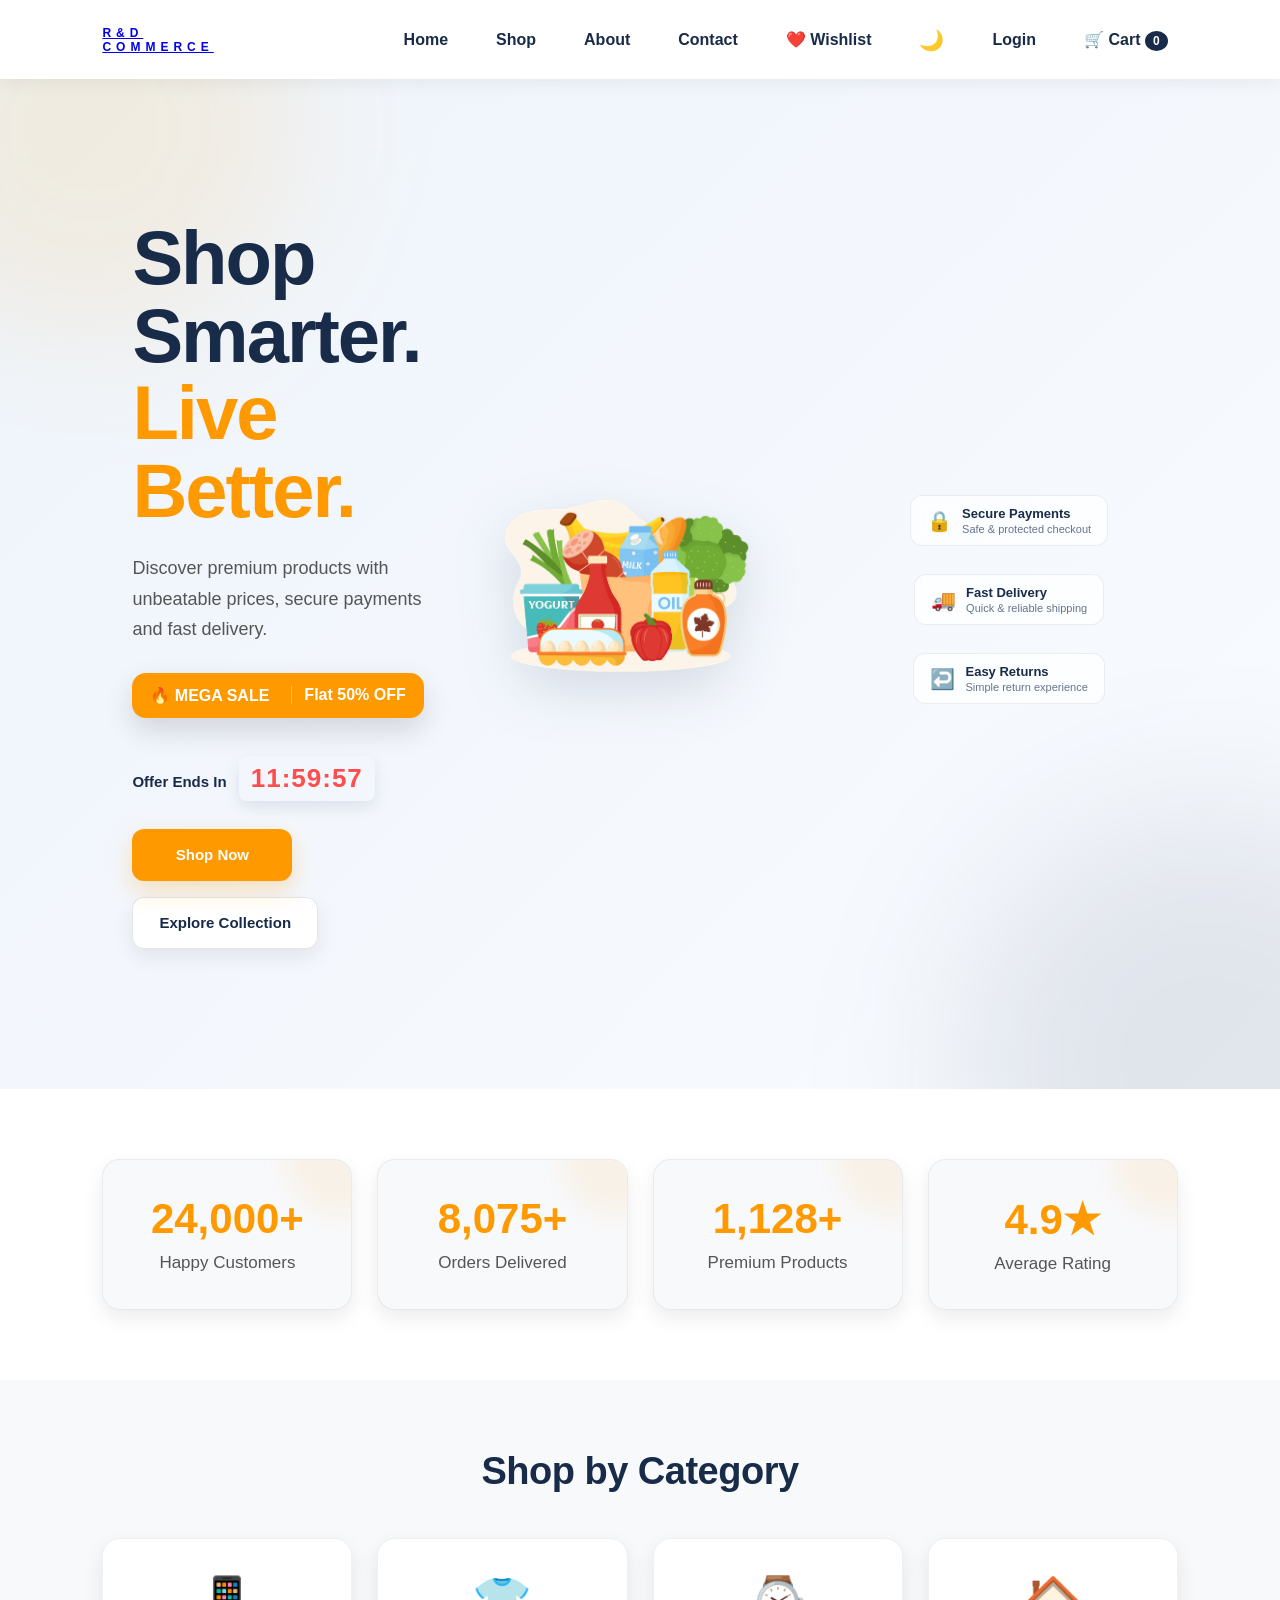
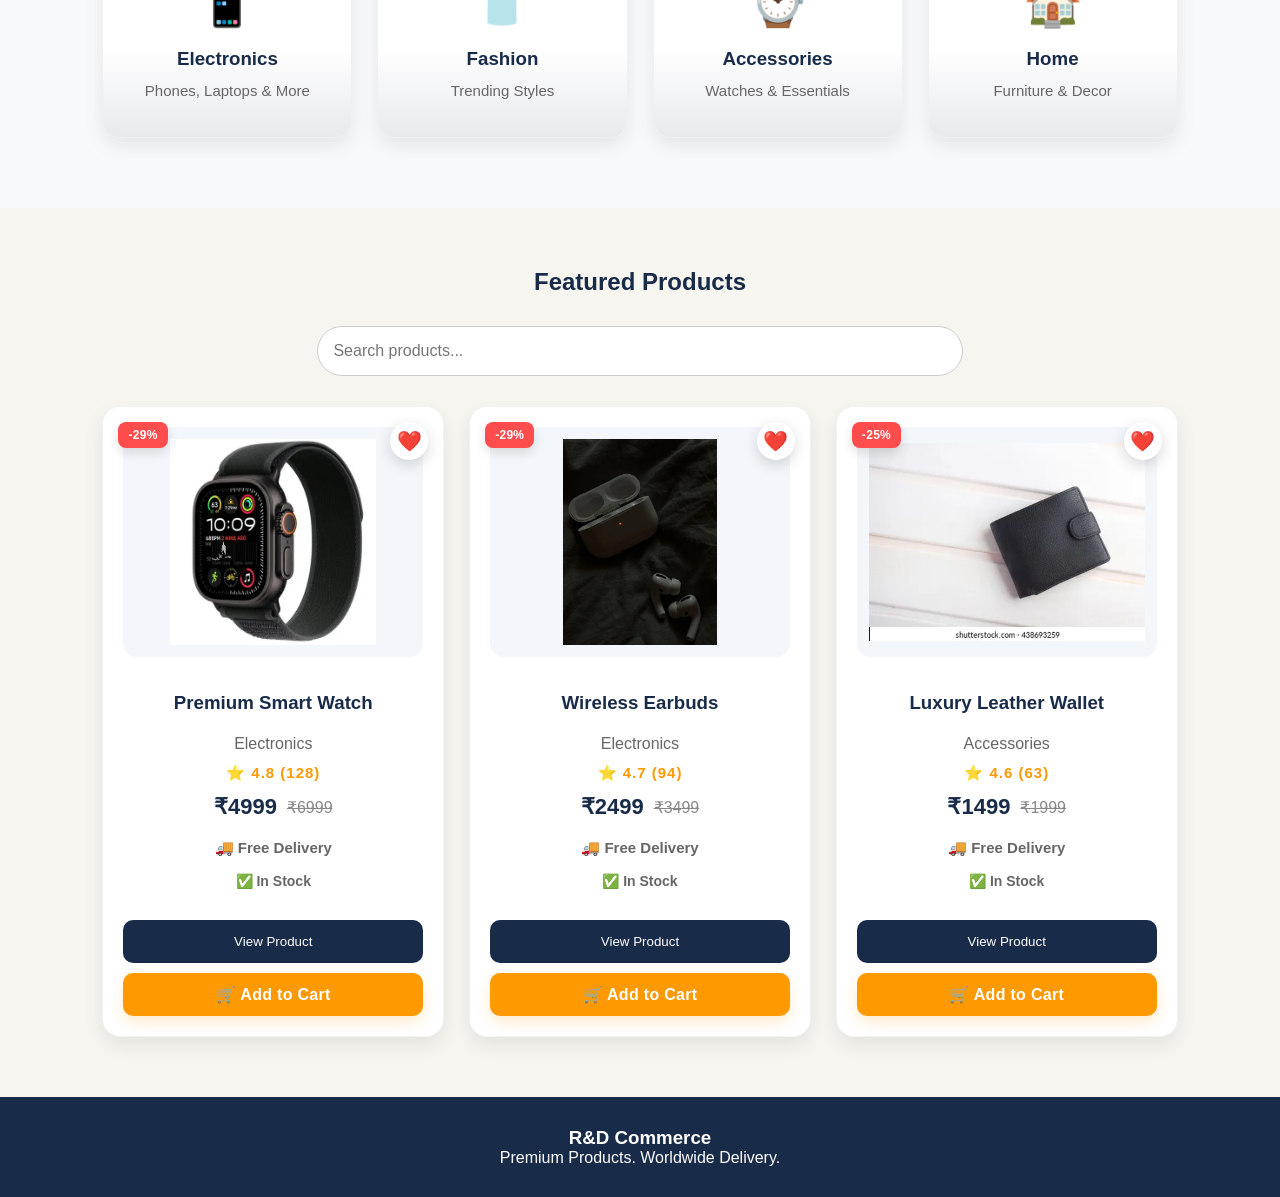
==== commit 047a1a39: "Update index.html" ====
--- a/index.html
+++ b/index.html
@@ -1,8 +1,11 @@
 <!DOCTYPE html>
 <html>
 <head>
-<title>R&D Commerce</title>
-<link rel="stylesheet" href="style.css">
+    <meta charset="UTF-8">
+    <title>R&D Commerce</title>
+    <meta name="viewport" content="width=device-width, initial-scale=1.0">
+
+    <link rel="stylesheet" href="style.css">
 </head>
 
 <body>
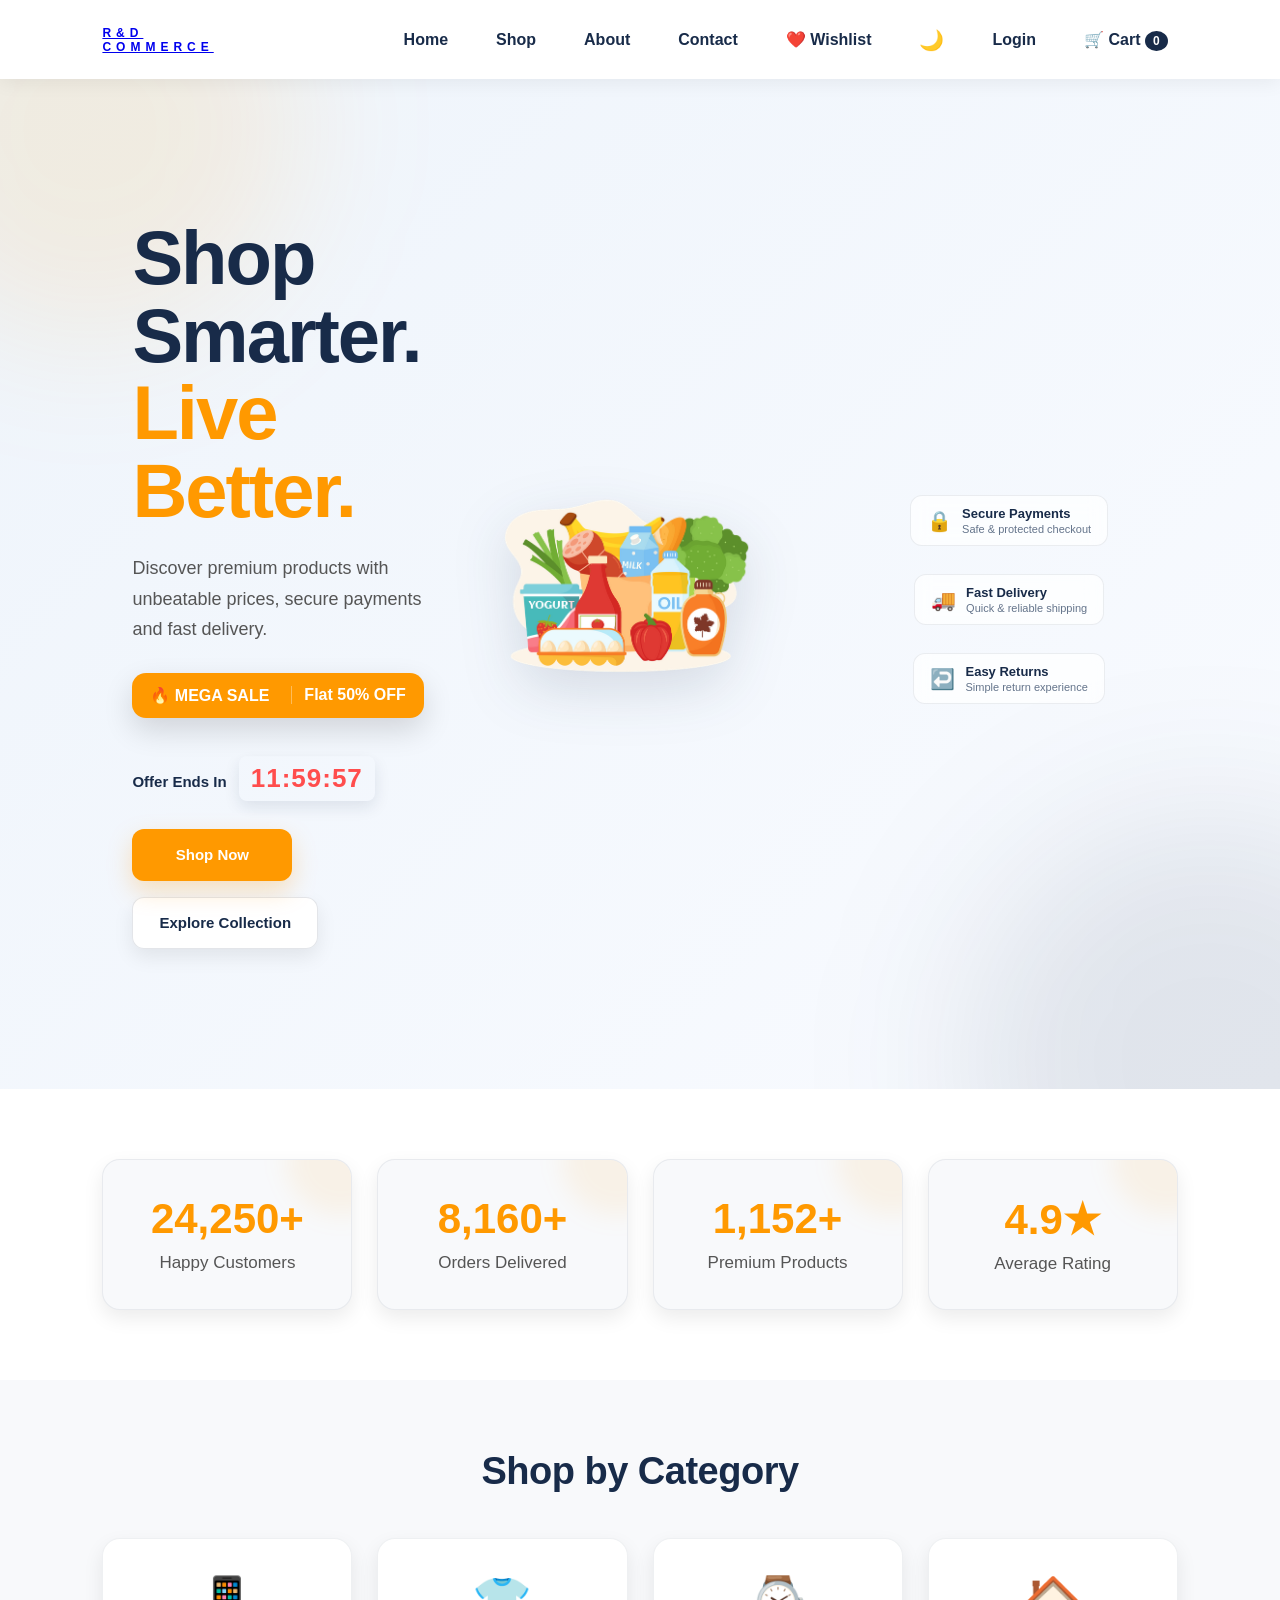
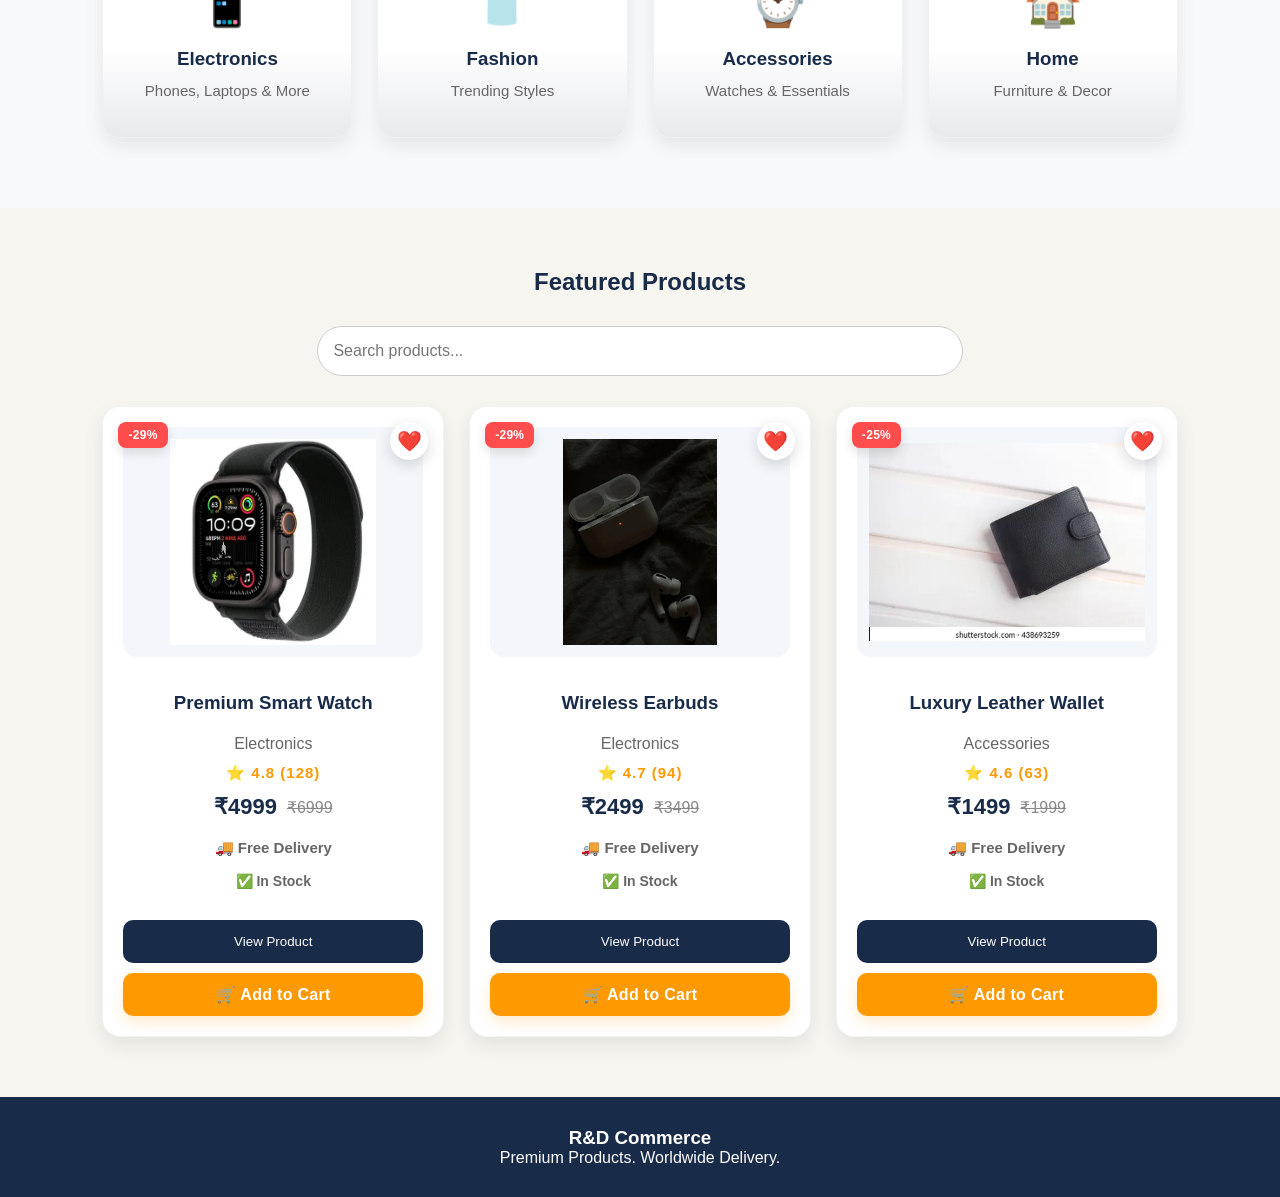
==== commit 6e5443a1: "fixing errors" ====
--- a/index.html
+++ b/index.html
@@ -1,11 +1,8 @@
 <!DOCTYPE html>
 <html>
 <head>
-    <meta charset="UTF-8">
-    <title>R&D Commerce</title>
-    <meta name="viewport" content="width=device-width, initial-scale=1.0">
-
-    <link rel="stylesheet" href="style.css">
+<title>R&D Commerce</title>
+<link rel="stylesheet" href="style.css">
 </head>
 
 <body>
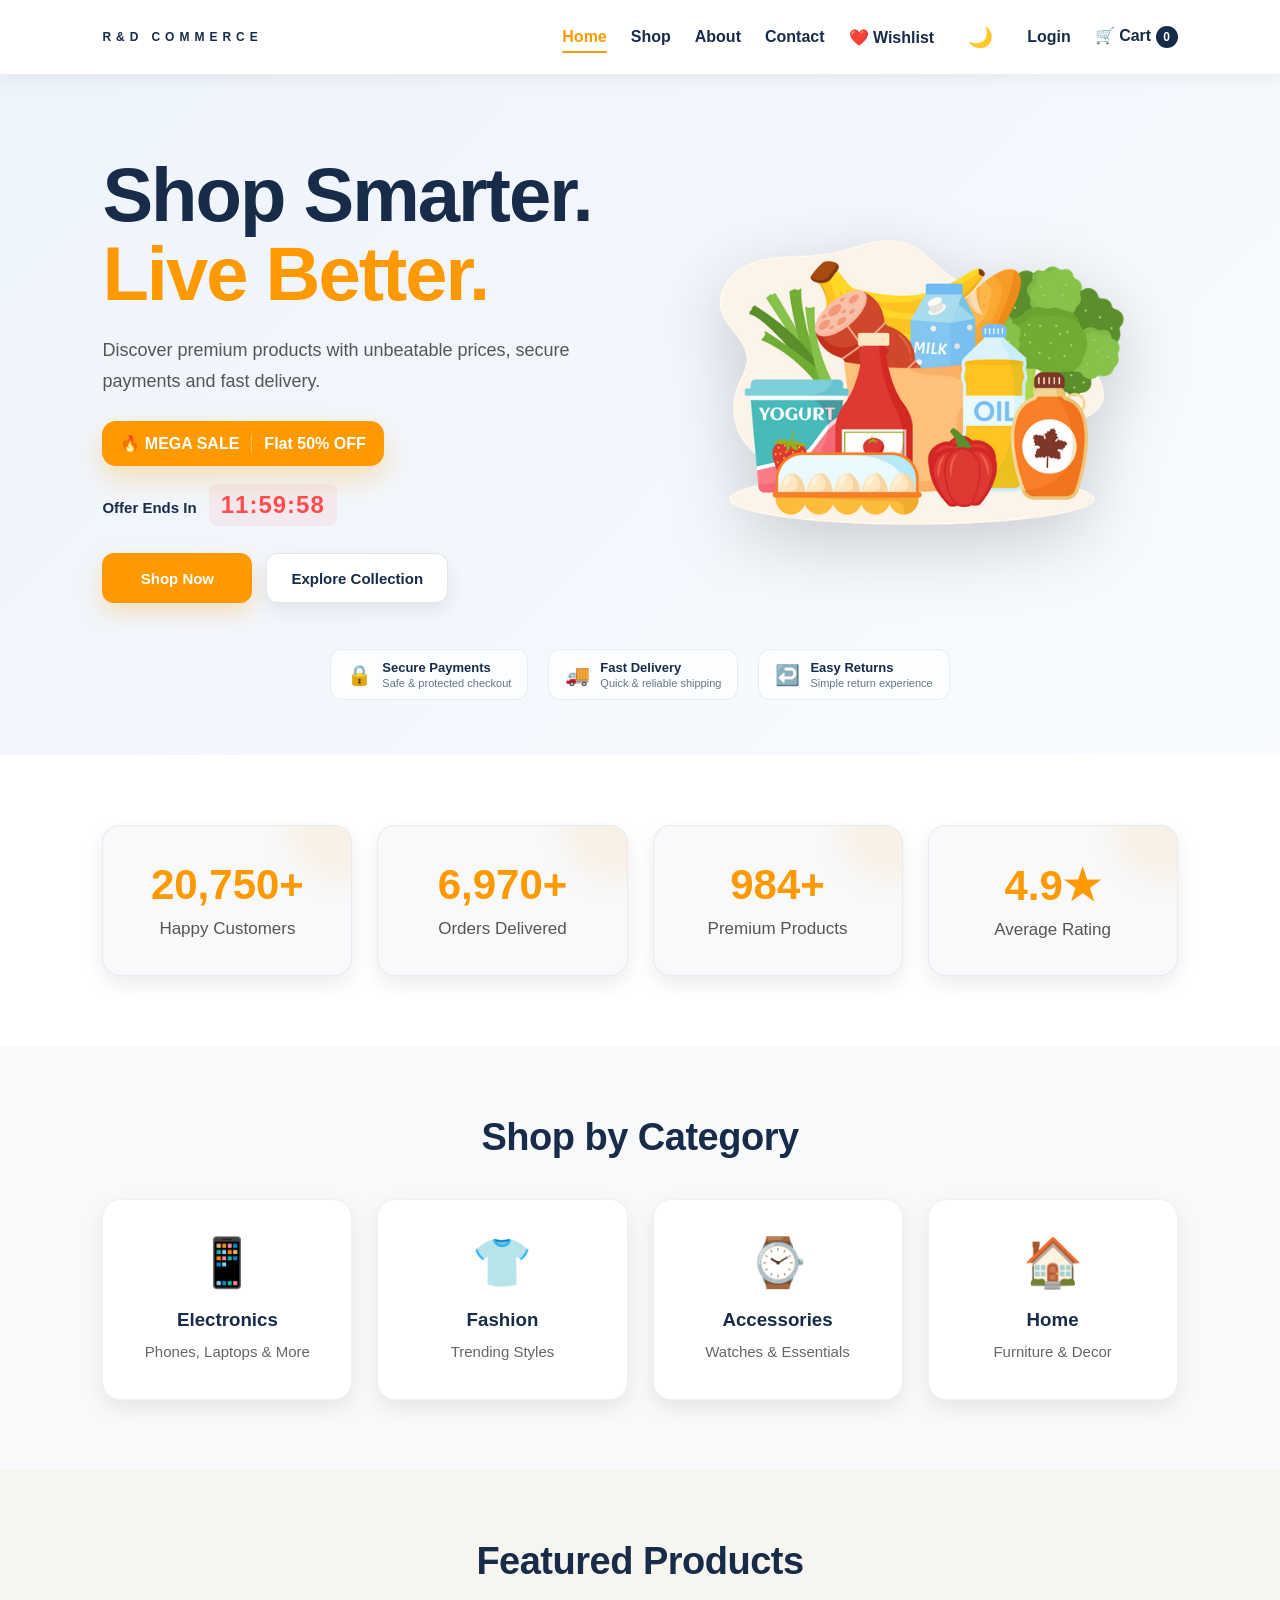
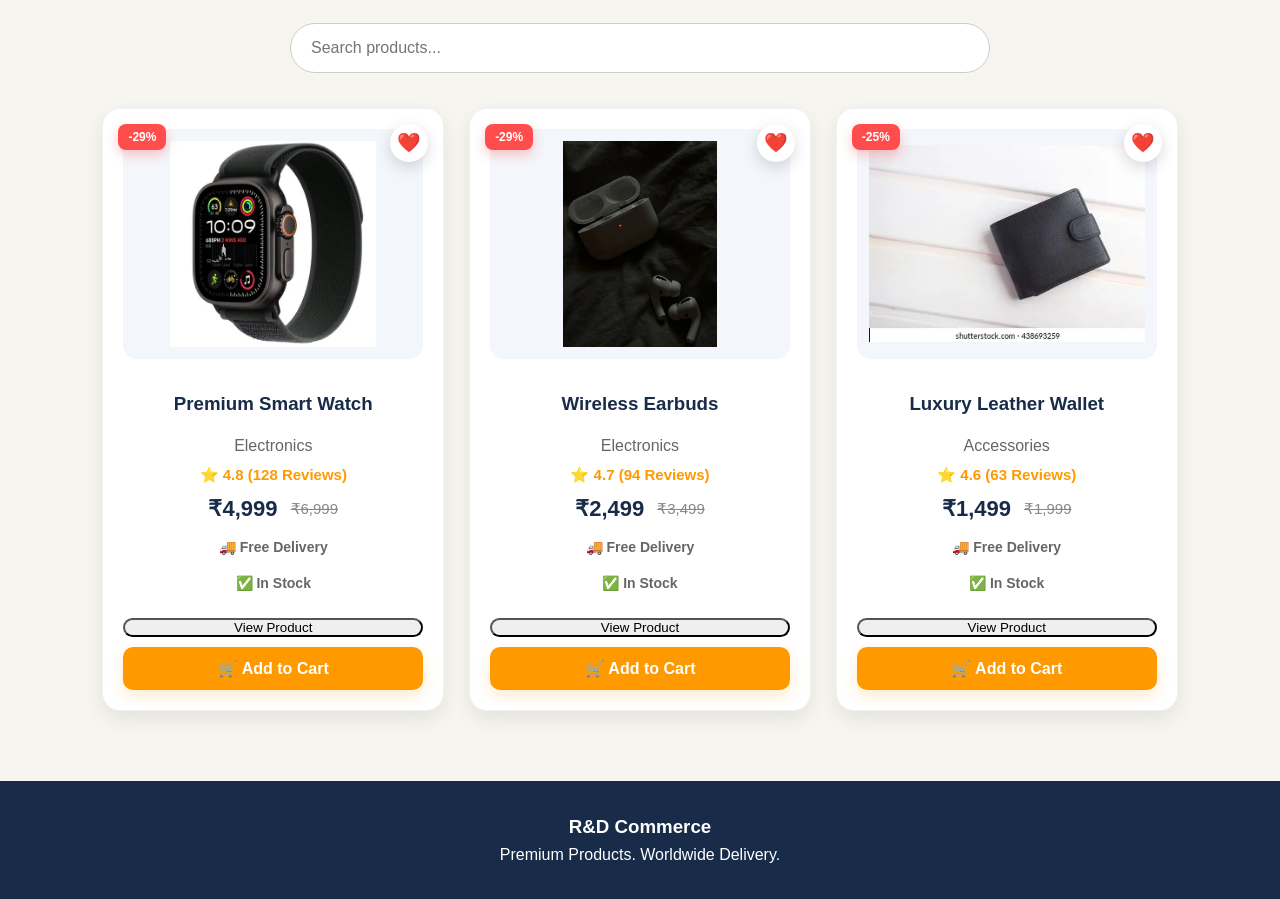
==== commit 37c22183: "Complete R&D Commerce upgrade" ====
--- a/index.html
+++ b/index.html
@@ -1,8 +1,11 @@
 <!DOCTYPE html>
 <html>
 <head>
-<title>R&D Commerce</title>
-<link rel="stylesheet" href="style.css">
+    <meta charset="UTF-8">
+    <title>R&D Commerce</title>
+    <meta name="viewport" content="width=device-width, initial-scale=1.0">
+
+    <link rel="stylesheet" href="style.css">
 </head>
 
 <body>
--- a/style.css
+++ b/style.css
@@ -1,1305 +1,1806 @@
-*{
-margin:0;
-padding:0;
-box-sizing:border-box;
-font-family:Arial,sans-serif;
-}
-
-
-body{
-background:#f7f5ef;
-color:#182b49;
-}
-
-
-header{
-display:flex;
-justify-content:space-between;
-align-items:center;
-padding:20px 8%;
-background:white;
-}
-
-
-.logo{
-font-size:28px;
-font-weight:bold;
-}
-
-
-.logo span{
-display:block;
-font-size:12px;
-letter-spacing:5px;
-}
-
-
-nav a{
-text-decoration:none;
-color:#182b49;
-margin:10px;
-}
-
-
-	{
-height:70vh;
-display:flex;
-align-items:center;
-padding:8%;
-background:#e9eef3;
-}
-
-
-.hero h1{
-font-size:48px;
-max-width:600px;
-}
-
-
-.hero p{
-margin:20px 0;
-font-size:18px;
-}
-
-
-button{
-padding:14px 30px;
-background:#182b49;
-color:white;
-border:none;
-border-radius:5px;
-cursor:pointer;
-}
-
+/* =========================================================
+   R&D COMMERCE — CLEAN MASTER STYLESHEET
+   ========================================================= */
+
+* {
+    margin: 0;
+    padding: 0;
+    box-sizing: border-box;
+    font-family: Arial, sans-serif;
+}
+
+html {
+    scroll-behavior: smooth;
+}
+
+body {
+    background: #f7f5ef;
+    color: #182b49;
+    min-height: 100vh;
+    animation: fadePage 0.4s ease;
+}
+
+img {
+    max-width: 100%;
+}
+
+button,
+input,
+textarea,
+select {
+    font-family: inherit;
+}
+
+button {
+    cursor: pointer;
+}
+
+button:disabled {
+    cursor: not-allowed;
+    opacity: 0.6;
+}
+
+a {
+    color: inherit;
+}
+
+/* =========================================================
+   PAGE ANIMATION
+   ========================================================= */
+
+@keyframes fadePage {
+    from {
+        opacity: 0;
+        transform: translateY(8px);
+    }
+
+    to {
+        opacity: 1;
+        transform: translateY(0);
+    }
+}
+
+/* =========================================================
+   HEADER / NAVBAR
+   ========================================================= */
+
+header {
+    position: sticky;
+    top: 0;
+    z-index: 1000;
+
+    display: flex;
+    justify-content: space-between;
+    align-items: center;
+
+    padding: 18px 8%;
+
+    background: #ffffff;
+
+    box-shadow: 0 4px 18px rgba(0, 0, 0, 0.06);
+}
+
+.logo {
+    cursor: pointer;
+    transition: transform 0.25s ease;
+}
+
+.logo:hover {
+    transform: scale(1.03);
+}
+
+.logo a {
+    text-decoration: none;
+    display: flex;
+    align-items: baseline;
+    gap: 8px;
+}
+
+.logo-rd {
+    font-size: 28px;
+    font-weight: 800;
+    color: #182b49;
+}
+
+.logo-commerce {
+    font-size: 12px;
+    font-weight: 700;
+    letter-spacing: 5px;
+    color: #182b49;
+}
+
+header > .logo {
+    font-size: 28px;
+    font-weight: 800;
+}
+
+header > .logo span {
+    font-size: 12px;
+    letter-spacing: 5px;
+}
+
+nav {
+    display: flex;
+    align-items: center;
+    gap: 24px;
+}
+
+nav a {
+    position: relative;
+
+    text-decoration: none;
+    color: #182b49;
+    font-weight: 600;
+
+    transition: color 0.25s ease;
+}
+
+nav a:hover,
+nav a.active {
+    color: #ff9900;
+}
+
+nav a::after {
+    content: "";
+
+    position: absolute;
+    left: 0;
+    bottom: -7px;
+
+    width: 0;
+    height: 2px;
+
+    background: #ff9900;
+    border-radius: 10px;
+
+    transition: width 0.25s ease;
+}
+
+nav a:hover::after,
+nav a.active::after {
+    width: 100%;
+}
+
+/* =========================================================
+   THEME TOGGLE
+   ========================================================= */
+
+.theme-toggle {
+    border: none;
+    background: transparent;
+
+    color: #182b49;
+    font-size: 20px;
+
+    padding: 7px 10px;
+    border-radius: 50%;
+
+    transition:
+        transform 0.25s ease,
+        background 0.25s ease;
+}
+
+.theme-toggle:hover {
+    transform: rotate(20deg) scale(1.08);
+    background: rgba(24, 43, 73, 0.08);
+}
+
+/* =========================================================
+   CART COUNT
+   ========================================================= */
+
+#cart-count {
+    display: inline-flex;
+    align-items: center;
+    justify-content: center;
+
+    min-width: 22px;
+    height: 22px;
+
+    padding: 2px 7px;
+
+    background: #182b49;
+    color: #ffffff;
+
+    border-radius: 50px;
+
+    font-size: 12px;
+    font-weight: 700;
+}
+
+/* =========================================================
+   HERO
+   ========================================================= */
+
+.hero {
+    position: relative;
+
+    min-height: 620px;
+
+    padding: 55px 8%;
+
+    background:
+        linear-gradient(
+            135deg,
+            #eef4fb,
+            #f9fbff
+        );
+
+    overflow: hidden;
+}
+
+.hero-overlay {
+    min-height: 500px;
+
+    display: flex;
+    align-items: center;
+    justify-content: space-between;
+
+    gap: 50px;
+}
+
+.hero-content {
+    position: relative;
+    z-index: 5;
+
+    flex: 1;
+
+    max-width: 650px;
+
+    animation: heroContentIn 0.9s ease-out both;
+}
+
+.hero-content h1 {
+    font-size: clamp(44px, 6vw, 76px);
+
+    line-height: 1.04;
+    font-weight: 800;
+
+    letter-spacing: -2px;
+
+    color: #182b49;
+
+    margin-bottom: 22px;
+}
+
+.hero-content h1 span {
+    display: block;
+    color: #ff9900;
+}
+
+.hero-content p {
+    max-width: 580px;
+
+    font-size: 18px;
+    line-height: 1.7;
+
+    color: #555;
+
+    margin-bottom: 25px;
+}
+
+/* =========================================================
+   HERO SALE
+   ========================================================= */
+
+.offer-box {
+    display: inline-flex;
+    align-items: center;
+    gap: 12px;
+
+    padding: 13px 18px;
+
+    background: #ff9900;
+    color: #ffffff;
+
+    border-radius: 14px;
+
+    font-weight: 800;
+
+    box-shadow:
+        0 12px 30px rgba(255, 153, 0, 0.28);
+
+    animation: offerPulse 3s ease-in-out infinite;
+}
+
+.offer-box span {
+    padding-left: 12px;
+
+    border-left:
+        1px solid rgba(255, 255, 255, 0.35);
+}
+
+@keyframes offerPulse {
+    0%,
+    100% {
+        transform: scale(1);
+    }
+
+    50% {
+        transform: scale(1.015);
+    }
+}
+
+/* =========================================================
+   COUNTDOWN
+   ========================================================= */
+
+.countdown {
+    margin-top: 18px;
+    margin-bottom: 27px;
+
+    font-size: 15px;
+    font-weight: 700;
+
+    color: #182b49;
+}
+
+#timer {
+    display: inline-block;
+
+    margin-left: 8px;
+    padding: 7px 12px;
+
+    border-radius: 8px;
+
+    background: rgba(255, 77, 77, 0.08);
+
+    color: #ff4d4d;
+
+    font-size: 24px;
+    font-weight: 800;
+
+    letter-spacing: 1px;
+
+    transition: transform 0.25s ease;
+}
+
+#timer:hover {
+    transform: translateY(-2px);
+}
+
+/* =========================================================
+   HERO BUTTONS
+   ========================================================= */
+
+.hero-buttons {
+    display: flex;
+    flex-wrap: wrap;
+
+    gap: 14px;
+}
+
+.hero-buttons a {
+    text-decoration: none;
+}
+
+.hero-buttons button {
+    min-width: 150px;
+    min-height: 50px;
+
+    padding: 0 24px;
+
+    border: none;
+    border-radius: 12px;
+
+    font-size: 15px;
+    font-weight: 700;
+
+    transition:
+        transform 0.25s ease,
+        box-shadow 0.25s ease,
+        background 0.25s ease;
+}
+
+.primary-btn {
+    background: #ff9900;
+    color: #ffffff;
+
+    box-shadow:
+        0 10px 24px rgba(255, 153, 0, 0.25);
+}
+
+.primary-btn:hover {
+    transform: translateY(-3px);
+
+    box-shadow:
+        0 16px 30px rgba(255, 153, 0, 0.35);
+}
+
+.secondary-btn {
+    background: #ffffff;
+    color: #182b49;
+
+    border: 1px solid rgba(24, 43, 73, 0.12) !important;
+
+    box-shadow:
+        0 8px 20px rgba(0, 0, 0, 0.08);
+}
+
+.secondary-btn:hover {
+    transform: translateY(-3px);
+    background: #ffffff;
+
+    box-shadow:
+        0 14px 28px rgba(0, 0, 0, 0.14);
+}
+
+/* =========================================================
+   HERO IMAGE
+   ========================================================= */
+
+.hero-image {
+    flex: 1;
+
+    display: flex;
+    align-items: center;
+    justify-content: center;
+
+    animation: heroImageIn 1s ease-out 0.15s both;
+}
+
+.hero-image img {
+    width: 100%;
+    max-width: 650px;
+
+    filter:
+        drop-shadow(
+            0 20px 35px rgba(0, 0, 0, 0.18)
+        );
+
+    animation: heroFloat 5s ease-in-out infinite;
+}
+
+@keyframes heroContentIn {
+    from {
+        opacity: 0;
+        transform: translateY(24px);
+    }
+
+    to {
+        opacity: 1;
+        transform: translateY(0);
+    }
+}
+
+@keyframes heroImageIn {
+    from {
+        opacity: 0;
+        transform: translateX(35px) scale(0.96);
+    }
+
+    to {
+        opacity: 1;
+        transform: translateX(0) scale(1);
+    }
+}
+
+@keyframes heroFloat {
+    0%,
+    100% {
+        transform: translateY(0);
+    }
+
+    50% {
+        transform: translateY(-8px);
+    }
+}
+
+/* =========================================================
+   HERO TRUST
+   ========================================================= */
+
+.hero-trust {
+    display: flex;
+    justify-content: center;
+    align-items: center;
+
+    gap: 20px;
+
+    margin-top: 20px;
+
+    flex-wrap: wrap;
+}
+
+.trust-item {
+    display: flex;
+    align-items: center;
+
+    gap: 10px;
+
+    padding: 10px 16px;
+
+    border-radius: 12px;
+
+    background: rgba(255, 255, 255, 0.72);
+
+    border:
+        1px solid rgba(24, 43, 73, 0.08);
+
+    backdrop-filter: blur(8px);
+
+    transition:
+        transform 0.25s ease,
+        box-shadow 0.25s ease;
+}
+
+.trust-item > span {
+    font-size: 20px;
+}
+
+.trust-item strong {
+    display: block;
+
+    color: #182b49;
+
+    font-size: 13px;
+}
+
+.trust-item small {
+    display: block;
+
+    margin-top: 2px;
+
+    color: #64748b;
+
+    font-size: 11px;
+}
+
+.trust-item:hover {
+    transform: translateY(-3px);
+
+    box-shadow:
+        0 8px 20px rgba(24, 43, 73, 0.10);
+}
+
+/* =========================================================
+   COMMON SECTIONS
+   ========================================================= */
 
 .categories,
-.products{
-padding:60px 8%;
-}
-
-
-h2{
-text-align:center;
-margin-bottom:30px;
-}
-
-
-.category-box{
-display:grid;
-grid-template-columns:repeat(4,1fr);
-gap:20px;
-}
-
-
-.category-box div{
-background:white;
-padding:40px;
-text-align:center;
-border-radius:15px;
-}
-
-
-.product-grid{
-display:grid;
-grid-template-columns:repeat(3,1fr);
-gap:25px;
-}
-
-
-.card{
-background:white;
-padding:20px;
-border-radius:15px;
-text-align:center;
-}
-
-
-.card img{
-width:100%;
-height:200px;
-object-fit:cover;
-}
-
-
-footer{
-background:#182b49;
-color:white;
-text-align:center;
-padding:30px;
-}
-
-
-@media(max-width:768px){
-
-nav{
-display:none;
-}
-
-.product-grid,
-.category-box{
-grid-template-columns:1fr;
-}
-
-.hero h1{
-font-size:32px;
-}
-
-}
-
-.search-container{
-text-align:center;
-margin:30px 0;
-}
-
+.products {
+    padding: 70px 8%;
+}
+
+.categories {
+    background: #f8f9fb;
+}
+
+.categories h2,
+.products > h2 {
+    text-align: center;
+
+    font-size: 38px;
+
+    color: #182b49;
+
+    margin-bottom: 40px;
+
+    letter-spacing: -0.5px;
+}
+
+/* =========================================================
+   STATS
+   ========================================================= */
+
+.stats {
+    display: grid;
+
+    grid-template-columns:
+        repeat(4, 1fr);
+
+    gap: 25px;
+
+    padding: 70px 8%;
+
+    background: #ffffff;
+}
+
+.stat-box {
+    position: relative;
+
+    overflow: hidden;
+
+    padding: 35px;
+
+    text-align: center;
+
+    background: #f8f9fb;
+
+    border:
+        1px solid rgba(24, 43, 73, 0.07);
+
+    border-radius: 18px;
+
+    box-shadow:
+        0 8px 20px rgba(0, 0, 0, 0.08);
+
+    transition:
+        transform 0.3s ease,
+        box-shadow 0.3s ease,
+        border-color 0.3s ease;
+}
+
+.stat-box::before {
+    content: "";
+
+    position: absolute;
+
+    width: 110px;
+    height: 110px;
+
+    top: -55px;
+    right: -45px;
+
+    border-radius: 50%;
+
+    background:
+        rgba(255, 153, 0, 0.08);
+
+    filter: blur(12px);
+
+    pointer-events: none;
+}
+
+.stat-box:hover {
+    transform: translateY(-6px);
+
+    border-color:
+        rgba(255, 153, 0, 0.20);
+
+    box-shadow:
+        0 16px 32px rgba(24, 43, 73, 0.13);
+}
+
+.stat-box h2 {
+    position: relative;
+    z-index: 2;
+
+    font-size: 42px;
+
+    color: #ff9900;
+
+    margin-bottom: 10px;
+}
+
+.stat-box p {
+    position: relative;
+    z-index: 2;
+
+    font-size: 17px;
+
+    color: #555;
+}
+
+/* =========================================================
+   CATEGORY GRID
+   ========================================================= */
+
+.category-grid {
+    display: grid;
+
+    grid-template-columns:
+        repeat(auto-fit, minmax(220px, 1fr));
+
+    gap: 25px;
+}
+
+.category-box {
+    display: grid;
+
+    grid-template-columns:
+        repeat(4, 1fr);
+
+    gap: 20px;
+}
+
+.category-card {
+    position: relative;
+
+    overflow: hidden;
+
+    padding: 35px 25px;
+
+    text-align: center;
+
+    background: #ffffff;
+
+    border:
+        1px solid rgba(24, 43, 73, 0.07);
+
+    border-radius: 18px;
+
+    cursor: pointer;
+
+    box-shadow:
+        0 8px 20px rgba(0, 0, 0, 0.08);
+
+    transition:
+        transform 0.3s ease,
+        box-shadow 0.3s ease,
+        border-color 0.3s ease;
+
+    animation:
+        categoryReveal 0.7s ease-out both;
+}
+
+.category-card:nth-child(2) {
+    animation-delay: 0.08s;
+}
+
+.category-card:nth-child(3) {
+    animation-delay: 0.16s;
+}
+
+.category-card:nth-child(4) {
+    animation-delay: 0.24s;
+}
+
+.category-card:nth-child(5) {
+    animation-delay: 0.32s;
+}
+
+@keyframes categoryReveal {
+    from {
+        opacity: 0;
+        transform: translateY(18px);
+    }
+
+    to {
+        opacity: 1;
+        transform: translateY(0);
+    }
+}
+
+.category-card::before {
+    content: "";
+
+    position: absolute;
+    inset: 0;
+
+    border-radius: inherit;
+
+    background:
+        linear-gradient(
+            135deg,
+            rgba(255, 153, 0, 0.08),
+            transparent 55%
+        );
+
+    opacity: 0;
+
+    transition: opacity 0.3s ease;
+
+    pointer-events: none;
+}
+
+.category-card:hover {
+    transform: translateY(-7px);
+
+    border-color:
+        rgba(255, 153, 0, 0.22);
+
+    box-shadow:
+        0 18px 35px rgba(24, 43, 73, 0.14);
+}
+
+.category-card:hover::before {
+    opacity: 1;
+}
+
+.category-icon {
+    position: relative;
+    z-index: 2;
+
+    font-size: 48px;
+
+    margin-bottom: 18px;
+}
+
+.category-card h3 {
+    position: relative;
+    z-index: 2;
+
+    color: #182b49;
+
+    margin-bottom: 10px;
+
+    transition: color 0.25s ease;
+}
+
+.category-card:hover h3 {
+    color: #ff9900;
+}
+
+.category-card p {
+    position: relative;
+    z-index: 2;
+
+    color: #666;
+
+    font-size: 15px;
+
+    line-height: 1.5;
+}
+
+/* =========================================================
+   PRODUCT SEARCH
+   ========================================================= */
+
+.search-container {
+    position: relative;
+
+    width: 100%;
+
+    max-width: 700px;
+
+    margin:
+        0 auto 35px;
+}
 
 #searchInput,
-#homeSearchInput{
-
-width:60%;
-padding:15px;
-border-radius:30px;
-border:1px solid #ccc;
-font-size:16px;
-outline:none;
-
-}
-
-width:60%;
-padding:15px;
-
-border-radius:30px;
-
-border:1px solid #ccc;
-
-font-size:16px;
-
-outline:none;
-
-}
-
-
-#searchInput:focus{
-
-border-color:#182b49;
-
-}
-
-.product-section{
-
-padding:60px 8%;
-
-}
-
-
-
-.product-card{
-
-display:flex;
-
-gap:50px;
-
-background:white;
-
-padding:40px;
-
-border-radius:20px;
-
-}
-
-
-
-.product-image img{
-
-width:400px;
-
-height:400px;
-
-object-fit:cover;
-
-}
-
-
-
-.product-info{
-
-max-width:500px;
-
-}
-
-
-
-.rating{
-
-font-size:25px;
-
-margin:15px 0;
-
-}
-
-
-
-.quantity{
-
-margin:20px 0;
-
-}
-
-
-
-.quantity button{
-
-padding:10px 18px;
-
-}
-
-
-
-.features{
-
-margin-top:30px;
-
-color:#182b49;
-
-}
-
-
-
-@media(max-width:768px){
-
-.product-card{
-
-flex-direction:column;
-
-}
-
-.product-image img{
-
-width:100%;
-
-}
-
-}
-
-.cart-section{
-
-padding:60px 8%;
-
-}
-
-
-
-.cart-card{
-
-display:flex;
-
-gap:25px;
-
-background:white;
-
-padding:20px;
-
-margin:20px 0;
-
-border-radius:15px;
-
-align-items:center;
-
-}
-
-
-
-.cart-card img{
-
-width:120px;
-
-height:120px;
-
-object-fit:cover;
-
-}
-
-
-
-.cart-summary{
-
-background:white;
-
-padding:30px;
-
-border-radius:15px;
-
-}
-
-
-
-@media(max-width:768px){
-
-.cart-card{
-
-flex-direction:column;
-
-}
-
-}
-
-.discount-box{
-
-margin:20px 0;
-
-display:flex;
-
-gap:10px;
-
-}
-
-
-.discount-box input{
-
-padding:12px;
-
-border-radius:8px;
-
-border:1px solid #ccc;
-
-}
-
-#cart-count{
-
-background:#182b49;
-
-color:white;
-
-padding:3px 8px;
-
-border-radius:50%;
-
-font-size:12px;
-
-}
-
-.reviews{
-
-margin-top:50px;
-
-background:white;
-
-padding:35px;
-
-border-radius:15px;
-
-}
-
-
-.rating-summary{
-
-border-bottom:1px solid #ddd;
-
-padding-bottom:20px;
-
-}
-
-
-.review-card{
-
-background:#f8f8f8;
-
-padding:20px;
-
-margin:15px 0;
-
-border-radius:10px;
-
-}
-
-
-.review-stars{
-
-color:#ffb000;
-
-font-size:20px;
-
-}
-
-
-.review-date{
-
-font-size:13px;
-
-color:#666;
-
-}
-
-
-.reviews textarea{
-
-width:90%;
-
-height:100px;
-
-padding:15px;
-
-border:1px solid #ddd;
-
-border-radius:8px;
-
-font-size:15px;
-
-}
-
-#status{
-
-margin-top:30px;
-
-padding:20px;
-
-background:white;
-
-border-radius:12px;
-
-box-shadow:0 0 10px rgba(0,0,0,0.08);
-
-}
-
-/* ===== HERO v2.2 ===== */
-
-.hero{
-    display:flex;
-    justify-content:space-between;
-    align-items:center;
-    padding:80px 8%;
-    background:linear-gradient(135deg,#eef4fb,#f9fbff);
-    min-height:80vh;
-    gap:60px;
-}
-
-.hero-content{
-    flex:1;
-}
-
-.hero-content h1{
-    font-size:64px;
-    line-height:1.1;
-    color:#182b49;
-    margin-bottom:25px;
-}
-
-.hero-content p{
-    font-size:22px;
-    color:#555;
-    margin-bottom:35px;
-    line-height:1.6;
-}
-
-.hero-buttons{
-    display:flex;
-    gap:20px;
-}
-
-.hero-image{
-    flex:1;
-    display:flex;
-    justify-content:center;
-    align-items:center;
-}
-
-.hero-image img{
-    width:100%;
-    max-width:650px;
-    animation:float 4s ease-in-out infinite;
-    filter:drop-shadow(0 20px 35px rgba(0,0,0,.18));
-}
-
-@keyframes float{
-
-0%{
-transform:translateY(0);
-}
-
-50%{
-transform:translateY(-12px);
-}
-
-100%{
-transform:translateY(0);
-}
-
-}
-
-/* ===== Categories v2.3 ===== */
-
-.categories{
-    padding:70px 8%;
-    background:#f8f9fb;
-}
-
-.categories h2{
-    text-align:center;
-    font-size:38px;
-    color:#182b49;
-    margin-bottom:45px;
-}
-
-.category-grid{
-    display:grid;
-    grid-template-columns:repeat(auto-fit,minmax(220px,1fr));
-    gap:25px;
-}
-
-.category-card{
-    background:#fff;
-    border-radius:18px;
-    padding:35px 25px;
-    text-align:center;
-    cursor:pointer;
-    transition:.3s;
-    box-shadow:0 8px 20px rgba(0,0,0,.08);
-}
-
-.category-card:hover{
-    transform:translateY(-8px);
-    box-shadow:0 18px 35px rgba(0,0,0,.15);
-}
-
-.category-icon{
-    font-size:48px;
-    margin-bottom:18px;
-}
-
-.category-card h3{
-    color:#182b49;
-    margin-bottom:10px;
-}
-
-.category-card p{
-    color:#666;
-    font-size:15px;
-}
-
-.category-card:hover h3{
-    color:#ff9900;
-}
-
-/* ===========================
-   R&D Commerce v2.5 Navbar
-=========================== */
-
-header{
-    position:sticky;
-    top:0;
-    z-index:1000;
-    background:#fff;
-    box-shadow:0 4px 18px rgba(0,0,0,.06);
-}
-
-nav{
-    display:flex;
-    align-items:center;
-    gap:28px;
-}
-
-nav a{
-    position:relative;
-    text-decoration:none;
-    color:#182b49;
-    font-weight:600;
-    transition:.3s ease;
-}
-
-nav a:hover{
-    color:#ff9900;
-}
-
-nav a::after{
-    content:"";
-    position:absolute;
-    left:0;
-    bottom:-8px;
-    width:0%;
-    height:3px;
-    background:#ff9900;
-    transition:.3s;
-    border-radius:20px;
-}
-
-nav a:hover::after{
-    width:100%;
-}
-
-.logo{
-    cursor:pointer;
-    transition:.3s;
-}
-
-.logo:hover{
-    transform:scale(1.04);
-}
-
-/* ===========================
-   R&D Commerce v2.6 Products
-=========================== */
-
-.card{
-    position:relative;
-    background:#fff;
-    border-radius:18px;
-    padding:20px;
-    text-align:center;
-    box-shadow:0 8px 20px rgba(0,0,0,.08);
-    transition:.3s ease;
-    overflow:hidden;
-}
-
-.card:hover{
-    transform:translateY(-8px);
-    box-shadow:0 18px 35px rgba(0,0,0,.15);
-}
-
-.card img{
-    width:100%;
-    height:220px;
-    object-fit:cover;
-    border-radius:12px;
-    transition:.3s;
-}
-
-.card:hover img{
-    transform:scale(1.05);
-}
-
-.card h3{
-    margin-top:15px;
-    color:#182b49;
-}
-
-.card p{
-    color:#666;
-    margin:8px 0;
-}
-
-.card h4{
-    font-size:22px;
-    color:#182b49;
-}
-
-.card > a > button{
-    width:100%;
-    margin-top:15px;
-    border-radius:10px;
-    transition:.3s;
-
-}
-
-.card > a > button:hover{
-    background:#ff9900;
-
-}
-
-.rating{
-    color:#ff9900;
-    font-size:15px;
-    font-weight:600;
-    margin:8px 0;
-}
-
-.old-price{
-
-margin-left:10px;
-
-font-size:16px;
-
-color:#888;
-
-text-decoration:line-through;
-
-font-weight:normal;
-
-}
-
-.discount-badge{
-
-position:absolute;
-
-top:15px;
-
-left:15px;
-
-background:#ff4d4d;
-
-color:white;
-
-padding:6px 12px;
-
-border-radius:30px;
-
-font-size:13px;
-
-font-weight:bold;
-
-box-shadow:0 5px 12px rgba(255,77,77,.35);
-
-z-index:10;
-
-}
-
-.delivery{
-
-color:#007600;
-
-font-weight:600;
-
-font-size:15px;
-
-margin-top:8px;
-
-}
-
-.stock{
-    font-size:14px;
-    color:#444;
-    margin-bottom:15px;
-    font-weight:600;
-}
-
-.wishlist-btn{
-    position:absolute;
-    top:15px;
-    right:15px;
-
-    width:40px;
-    height:40px;
-
-    display:flex;
-    justify-content:center;
-    align-items:center;
-
-    border:none;
-    border-radius:50%;
-
-    background:#ffffff;
-    font-size:20px;
-    cursor:pointer;
-
-    box-shadow:0 5px 15px rgba(0,0,0,.15);
-
-    z-index:100;
-    padding:0;
-}
-
-.cart-btn{
-    width:100%;
-    margin-top:10px;
-    padding:12px;
-    border:none;
-    border-radius:10px;
-    background:#ff9900;
-    color:#fff;
-    font-size:16px;
-    font-weight:600;
-    cursor:pointer;
-    transition:.3s;
-}
-
-.cart-btn:hover{
-    background:#e68a00;
-}
-
-/* ==========================
-   Product Page v3.1
-========================== */
-
-.product-card{
-    display:flex;
-    gap:50px;
-    align-items:flex-start;
-    padding:50px;
-    background:#fff;
-    border-radius:20px;
-    box-shadow:0 10px 30px rgba(0,0,0,.08);
-    margin:40px;
-}
-
-.product-image{
-    flex:1;
-    overflow:hidden;
-    border-radius:20px;
-}
-
-.product-image img{
-    width:100%;
-    border-radius:20px;
-    transition:.4s ease;
-}
-
-.product-image img:hover{
-    transform:scale(1.08);
-}
-
-.product-info{
-    flex:1;
-}
-
-.product-info h1{
-    color:#182b49;
-    margin-bottom:15px;
-}
-
-.product-info .price{
-    font-size:34px;
-    color:#182b49;
-    margin-bottom:15px;
-}
-
-.product-info button{
-    margin-top:15px;
-}
-
-.related-products{
-
-margin:60px 40px;
-
-}
-
-.related-products h2{
-
-margin-bottom:25px;
-
-color:#182b49;
-
-}
-
-#related-products{
-
-display:grid;
-
-grid-template-columns:repeat(auto-fit,minmax(250px,1fr));
-
-gap:25px;
-
-}
-
-.checkout{
-    padding:50px;
-}
-
-.checkout-container{
-    display:grid;
-    grid-template-columns:2fr 1fr;
-    gap:40px;
-}
-
-.billing{
-    background:#fff;
-    padding:25px;
-    border-radius:18px;
-    box-shadow:0 8px 20px rgba(0,0,0,.08);
+#homeSearchInput {
+    width: 100%;
+
+    padding: 15px 20px;
+
+    border:
+        1px solid #ccc;
+
+    border-radius: 30px;
+
+    background: #ffffff;
+
+    color: #182b49;
+
+    font-size: 16px;
+
+    outline: none;
+
+    transition:
+        border-color 0.25s ease,
+        box-shadow 0.25s ease;
+}
+
+#searchInput:focus,
+#homeSearchInput:focus {
+    border-color: #ff9900;
+
+    box-shadow:
+        0 0 0 3px rgba(255, 153, 0, 0.10);
+}
+
+#searchSuggestions {
+    position: absolute;
+
+    top: 100%;
+    left: 0;
+
+    width: 100%;
+
+    margin-top: 6px;
+
+    background: #ffffff;
+
+    border-radius: 12px;
+
+    box-shadow:
+        0 10px 30px rgba(0, 0, 0, 0.15);
+
+    overflow: hidden;
+
+    display: none;
+
+    z-index: 999;
+}
+
+.suggestion-item {
+    padding: 12px 15px;
+
+    cursor: pointer;
+
+    border-bottom:
+        1px solid #eeeeee;
+
+    transition:
+        background 0.2s ease;
+}
+
+.suggestion-item:hover {
+    background: #f5f5f5;
+}
+
+.empty-products {
+    grid-column: 1 / -1;
+
+    text-align: center;
+
+    padding: 50px 20px;
+
+    background: #ffffff;
+
+    border-radius: 16px;
+
+    box-shadow:
+        0 8px 20px rgba(0, 0, 0, 0.06);
+}
+
+/* =========================================================
+   PRODUCT GRID
+   ========================================================= */
+
+.product-grid {
+    display: grid;
+
+    grid-template-columns:
+        repeat(3, 1fr);
+
+    gap: 25px;
+}
+
+/* =========================================================
+   PRODUCT CARD
+   ========================================================= */
+
+.card {
+    position: relative;
+
+    overflow: hidden;
+
+    padding: 20px;
+
+    text-align: center;
+
+    background: #ffffff;
+
+    border:
+        1px solid rgba(24, 43, 73, 0.06);
+
+    border-radius: 18px;
+
+    box-shadow:
+        0 8px 20px rgba(0, 0, 0, 0.08);
+
+    transition:
+        transform 0.3s ease,
+        box-shadow 0.3s ease,
+        border-color 0.3s ease;
+}
+
+.card:hover {
+    transform: translateY(-8px);
+
+    box-shadow:
+        0 20px 40px rgba(24, 43, 73, 0.15);
+}
+
+.card img {
+    width: 100%;
+
+    height: 230px;
+
+    padding: 12px;
+
+    object-fit: contain;
+
+    background: #f3f6fa;
+
+    border-radius: 14px;
+
+    transition:
+        transform 0.4s ease;
+}
+
+.card:hover img {
+    transform: scale(1.04);
+}
+
+.card h3 {
+    min-height: 48px;
+
+    display: flex;
+
+    align-items: center;
+    justify-content: center;
+
+    margin-top: 18px;
+    margin-bottom: 8px;
+
+    color: #182b49;
+
+    line-height: 1.3;
+
+    transition: color 0.25s ease;
+}
+
+.card h3:hover {
+    color: #ff9900;
+}
+
+.card > p {
+    color: #666;
+
+    margin: 8px 0;
+}
+
+.rating {
+    min-height: 20px;
+
+    display: flex;
+
+    align-items: center;
+    justify-content: center;
+
+    color: #ff9900;
+
+    font-size: 15px;
+
+    font-weight: 600;
+
+    margin: 10px 0;
+}
+
+.card h4 {
+    min-height: 28px;
+
+    display: flex;
+
+    align-items: center;
+    justify-content: center;
+
+    gap: 5px;
+
+    margin: 8px 0;
+
+    color: #182b49;
+
+    font-size: 22px;
+}
+
+.old-price {
+    margin-left: 8px;
+
+    color: #888;
+
+    font-size: 15px;
+
+    font-weight: normal;
+
+    text-decoration: line-through;
+}
+
+.discount-badge {
+    position: absolute;
+
+    top: 15px;
+    left: 15px;
+
+    z-index: 10;
+
+    padding: 6px 10px;
+
+    background: #ff4d4d;
+    color: #ffffff;
+
+    border-radius: 8px;
+
+    font-size: 12px;
+    font-weight: 700;
+
+    box-shadow:
+        0 5px 12px rgba(255, 77, 77, 0.30);
+}
+
+.delivery {
+    min-height: 20px;
+
+    display: inline-block;
+
+    margin-top: 10px;
+
+    color: #007600;
+
+    font-size: 14px;
+
+    font-weight: 600;
+}
+
+.stock {
+    min-height: 20px;
+
+    margin-top: 6px;
+    margin-bottom: 12px;
+
+    color: #444;
+
+    font-size: 14px;
+
+    font-weight: 600;
+}
+
+/* =========================================================
+   WISHLIST BUTTON
+   ========================================================= */
+
+.wishlist-btn {
+    position: absolute;
+
+    top: 15px;
+    right: 15px;
+
+    z-index: 100;
+
+    width: 38px;
+    height: 38px;
+
+    display: flex;
+
+    align-items: center;
+    justify-content: center;
+
+    padding: 0;
+
+    border: none;
+
+    border-radius: 50%;
+
+    background: #ffffff;
+
+    font-size: 19px;
+
+    box-shadow:
+        0 5px 15px rgba(0, 0, 0, 0.15);
+
+    transition:
+        transform 0.25s ease,
+        box-shadow 0.25s ease;
+}
+
+.wishlist-btn:hover {
+    transform: scale(1.1);
+
+    box-shadow:
+        0 8px 20px rgba(0, 0, 0, 0.20);
+}
+
+/* =========================================================
+   CART BUTTON
+   ========================================================= */
+
+.card .cart-btn {
+    width: 100%;
+
+    margin-top: 10px;
+
+    padding: 12px;
+
+    border: none;
+
+    border-radius: 10px;
+
+    background: #ff9900;
+
+    color: #ffffff;
+
+    font-size: 16px;
+
+    font-weight: 600;
+
+    box-shadow:
+        0 6px 15px rgba(255, 153, 0, 0.20);
+
+    transition:
+        transform 0.25s ease,
+        background 0.25s ease,
+        box-shadow 0.25s ease;
+}
+
+.card .cart-btn:hover:not(:disabled) {
+    transform: translateY(-3px);
+
+    background: #e68a00;
+
+    box-shadow:
+        0 10px 22px rgba(255, 153, 0, 0.30);
+}
+
+.card > a > button {
+    width: 100%;
+
+    margin-top: 15px;
+
+    border-radius: 10px;
+}
+
+/* =========================================================
+   PRODUCT DETAIL
+   ========================================================= */
+
+.product-section {
+    padding: 60px 8%;
+}
+
+.product-card {
+    display: flex;
+
+    align-items: flex-start;
+
+    gap: 50px;
+
+    padding: 50px;
+
+    margin: 40px 0;
+
+    background: #ffffff;
+
+    border-radius: 20px;
+
+    box-shadow:
+        0 10px 30px rgba(0, 0, 0, 0.08);
+}
+
+.product-image {
+    flex: 1;
+
+    overflow: hidden;
+
+    border-radius: 20px;
+}
+
+.product-image img {
+    width: 100%;
+
+    max-height: 500px;
+
+    object-fit: contain;
+
+    border-radius: 20px;
+
+    transition:
+        transform 0.4s ease;
+}
+
+.product-image img:hover {
+    transform: scale(1.05);
+}
+
+.product-info {
+    flex: 1;
+
+    max-width: 600px;
+}
+
+.product-info h1 {
+    color: #182b49;
+
+    margin-bottom: 15px;
+}
+
+.product-info .price {
+    font-size: 34px;
+
+    color: #182b49;
+
+    margin-bottom: 15px;
+}
+
+.product-info button {
+    margin-top: 15px;
+}
+
+.quantity {
+    display: flex;
+
+    align-items: center;
+
+    gap: 12px;
+
+    margin: 20px 0;
+}
+
+.quantity button {
+    padding: 10px 18px;
+}
+
+#qty {
+    min-width: 30px;
+
+    text-align: center;
+
+    font-size: 18px;
+
+    font-weight: 700;
+}
+
+.features {
+    margin-top: 30px;
+
+    color: #182b49;
+
+    line-height: 1.8;
+}
+
+.related-products {
+    margin: 60px 8%;
+}
+
+.related-products h2 {
+    margin-bottom: 25px;
+
+    color: #182b49;
+}
+
+#related-products {
+    display: grid;
+
+    grid-template-columns:
+        repeat(auto-fit, minmax(250px, 1fr));
+
+    gap: 25px;
+}
+
+/* =========================================================
+   REVIEWS
+   ========================================================= */
+
+.reviews {
+    margin-top: 50px;
+
+    padding: 35px;
+
+    background: #ffffff;
+
+    border-radius: 15px;
+
+    box-shadow:
+        0 8px 20px rgba(0, 0, 0, 0.06);
+}
+
+.rating-summary {
+    padding-bottom: 20px;
+
+    border-bottom:
+        1px solid #dddddd;
+}
+
+.review-card {
+    padding: 20px;
+
+    margin: 15px 0;
+
+    background: #f8f8f8;
+
+    border-radius: 10px;
+}
+
+.review-stars {
+    color: #ffb000;
+
+    font-size: 20px;
+}
+
+.review-date {
+    margin-top: 8px;
+
+    color: #666;
+
+    font-size: 13px;
+}
+
+.reviews textarea {
+    width: 90%;
+
+    min-height: 100px;
+
+    padding: 15px;
+
+    border:
+        1px solid #dddddd;
+
+    border-radius: 8px;
+
+    font-size: 15px;
+
+    resize: vertical;
+}
+
+/* =========================================================
+   CART
+   ========================================================= */
+
+.cart-section {
+    padding: 60px 8%;
+}
+
+.cart-card {
+    display: flex;
+
+    align-items: center;
+
+    gap: 25px;
+
+    padding: 20px;
+
+    margin: 20px 0;
+
+    background: #ffffff;
+
+    border-radius: 15px;
+
+    box-shadow:
+        0 8px 20px rgba(0, 0, 0, 0.06);
+
+    transition:
+        transform 0.3s ease,
+        box-shadow 0.3s ease;
+}
+
+.cart-card:hover {
+    transform: translateY(-5px);
+
+    box-shadow:
+        0 15px 30px rgba(0, 0, 0, 0.10);
+}
+
+.cart-card img {
+    width: 120px;
+    height: 120px;
+
+    object-fit: contain;
+
+    border-radius: 12px;
+
+    background: #f3f6fa;
+}
+
+.cart-actions {
+    margin-top: 12px;
+}
+
+.cart-summary {
+    padding: 30px;
+
+    background: #ffffff;
+
+    border-radius: 15px;
+
+    box-shadow:
+        0 8px 20px rgba(0, 0, 0, 0.06);
+}
+
+.discount-box {
+    display: flex;
+
+    gap: 10px;
+
+    margin: 20px 0;
+}
+
+.discount-box input {
+    flex: 1;
+
+    padding: 12px;
+
+    border:
+        1px solid #cccccc;
+
+    border-radius: 8px;
+
+    font-size: 15px;
+}
+
+.empty-cart {
+    padding: 50px 20px;
+
+    text-align: center;
+
+    background: #ffffff;
+
+    border-radius: 16px;
+}
+
+/* =========================================================
+   CHECKOUT
+   ========================================================= */
+
+.checkout {
+    padding: 50px 8%;
+}
+
+.checkout-container {
+    display: grid;
+
+    grid-template-columns:
+        2fr 1fr;
+
+    gap: 40px;
+}
+
+.billing,
+.order-summary {
+    padding: 25px;
+
+    background: #ffffff;
+
+    border-radius: 18px;
+
+    box-shadow:
+        0 8px 20px rgba(0, 0, 0, 0.08);
 }
 
 .billing input,
-.billing textarea{
-    width:100%;
-    padding:14px;
-    margin:12px 0;
-    border-radius:10px;
-    border:1px solid #ddd;
-    font-size:16px;
-}
-
-.order-summary{
-    background:#fff;
-    padding:25px;
-    border-radius:18px;
-    box-shadow:0 8px 20px rgba(0,0,0,.08);
-}
-
-#place-order{
-    width:100%;
-    margin-top:20px;
-    padding:15px;
-    border:none;
-    border-radius:10px;
-    background:#182b49;
-    color:#fff;
-    font-size:17px;
-    cursor:pointer;
-}
-
-#place-order:hover{
-    background:#ff9900;
-}
-
-.shop-controls{
-
-display:flex;
-gap:15px;
-margin:25px 40px;
-flex-wrap:wrap;
-
+.billing textarea {
+    width: 100%;
+
+    padding: 14px;
+
+    margin: 12px 0;
+
+    border:
+        1px solid #dddddd;
+
+    border-radius: 10px;
+
+    font-size: 16px;
+}
+
+.billing textarea {
+    min-height: 120px;
+
+    resize: vertical;
+}
+
+#place-order {
+    width: 100%;
+
+    margin-top: 20px;
+
+    padding: 15px;
+
+    border: none;
+
+    border-radius: 10px;
+
+    background: #182b49;
+
+    color: #ffffff;
+
+    font-size: 17px;
+
+    transition:
+        background 0.25s ease;
+}
+
+#place-order:hover {
+    background: #ff9900;
+}
+
+/* Compatibility with old checkout HTML */
+
+.products input,
+.products textarea {
+    max-width: 100%;
+}
+
+.products input[type="text"],
+.products input[type="email"],
+.products input[type="tel"] {
+    padding: 12px;
+
+    border:
+        1px solid #dddddd;
+
+    border-radius: 8px;
+}
+
+/* =========================================================
+   SHOP CONTROLS
+   ========================================================= */
+
+.shop-controls {
+    display: flex;
+
+    gap: 15px;
+
+    margin: 25px 40px;
+
+    flex-wrap: wrap;
 }
 
 .shop-controls input,
-.shop-controls select{
-
-padding:12px 16px;
-border:1px solid #ddd;
-border-radius:10px;
-font-size:16px;
-
-}
-
-.shop-controls input{
-
-flex:1;
-
-}
-
-button{
-    transition:all .3s ease;
-}
-
-button:hover{
-    transform:translateY(-2px);
-    box-shadow:0 10px 20px rgba(0,0,0,.15);
-}
-
-.product-card,
-.card,
-.cart-card{
-    transition:all .3s ease;
-}
-
-.product-card:hover,
-.card:hover,
-.cart-card:hover{
-    transform:translateY(-8px);
-    box-shadow:0 18px 40px rgba(0,0,0,.15);
-}
-
-.product-card img,
-.cart-card img{
-    transition:transform .4s ease;
-}
-
-.product-card:hover img,
-.cart-card:hover img{
-    transform:scale(1.05);
-}
-
-body{
-    animation:fadePage .4s ease;
-}
-
-@keyframes fadePage{
-
-from{
-    opacity:0;
-    transform:translateY(10px);
-}
-
-to{
-    opacity:1;
-    transform:translateY(0);
-}
-
-}
-
-/* ===========================
-   Authentication
-=========================== */
-
-.auth-container{
-
-display:flex;
-justify-content:center;
-align-items:center;
-min-height:80vh;
-padding:40px;
-background:#f5f7fb;
-
-}
-
-.auth-card{
-
-background:#fff;
-padding:40px;
-width:420px;
-border-radius:18px;
-box-shadow:0 12px 30px rgba(0,0,0,.08);
-
-}
-
-.auth-card h1{
-
-margin-bottom:10px;
-color:#182b49;
-
-}
-
-.auth-card p{
-
-margin-bottom:20px;
-color:#666;
-
-}
-
-.auth-card input{
-
-width:100%;
-padding:14px;
-margin:10px 0;
-border:1px solid #ddd;
-border-radius:10px;
-font-size:16px;
-
-}
-
-.auth-card button{
-
-width:100%;
-padding:14px;
-margin-top:15px;
-background:#182b49;
-color:#fff;
-border:none;
-border-radius:10px;
-font-size:16px;
-cursor:pointer;
-
-}
-
-.auth-card button:hover{
-
-background:#ff9900;
-
-}
-
-.auth-card a{
-
-text-decoration:none;
-font-weight:bold;
-
-}
-
-/* ======================
-Hero Offer
-====================== */
-
-.offer-box{
-
-display:inline-block;
-
-padding:10px 22px;
-
-background:#ff9900;
-
-color:white;
-
-font-weight:bold;
-
-border-radius:40px;
-
-margin-bottom:20px;
-
-box-shadow:0 8px 20px rgba(255,153,0,.35);
-
-animation:pulse 2s infinite;
-
-}
-
-.offer-box span{
-
-margin-left:10px;
-
-}
-
-.countdown{
-
-margin-bottom:30px;
-
-font-size:18px;
-
-font-weight:bold;
-
-color:#182b49;
-
-}
-
-#timer{
-
-color:#ff4d4d;
-
-font-size:26px;
-
-margin-left:8px;
-
-}
-
-@keyframes pulse{
-
-0%{
-
-transform:scale(1);
-
-}
-
-50%{
-
-transform:scale(1.05);
-
-}
-
-100%{
-
-transform:scale(1);
-
-}
-
-}
-
-/* ===========================
-   Statistics Section
-=========================== */
-
-.stats{
-
-display:grid;
-grid-template-columns:repeat(4,1fr);
-gap:25px;
-padding:70px 8%;
-background:white;
-
-}
-
-.stat-box{
-
-background:#f8f9fb;
-padding:35px;
-border-radius:18px;
-text-align:center;
-transition:.3s;
-box-shadow:0 8px 20px rgba(0,0,0,.08);
-
-}
-
-.stat-box:hover{
-
-transform:translateY(-8px);
-
-box-shadow:0 18px 35px rgba(0,0,0,.15);
-
-}
-
-.stat-box h2{
-
-font-size:42px;
-
-color:#ff9900;
-
-margin-bottom:10px;
-
-}
-
-.stat-box p{
-
-font-size:17px;
-
-color:#555;
-
-}
-
-@media(max-width:768px){
-
-.stats{
-
-grid-template-columns:1fr 1fr;
-
-}
-
-}
-
-#searchSuggestions{
-
-position:absolute;
-
-width:100%;
-
-background:white;
-
-border-radius:10px;
-
-box-shadow:0 10px 30px rgba(0,0,0,.15);
-
-margin-top:5px;
-
-display:none;
-
-z-index:999;
-
-overflow:hidden;
-
-}
-
-.search-container{
-
-position:relative;
-
-}
-
-.suggestion-item{
-
-padding:12px 15px;
-
-cursor:pointer;
-
-transition:.3s;
-
-border-bottom:1px solid #eee;
-
-}
-
-.suggestion-item:hover{
-
-background:#f5f5f5;
-
-}
-
-/* =========================
-   PREMIUM TOAST NOTIFICATION
-========================= */
+.shop-controls select {
+    padding: 12px 16px;
+
+    border:
+        1px solid #dddddd;
+
+    border-radius: 10px;
+
+    font-size: 16px;
+}
+
+.shop-controls input {
+    flex: 1;
+}
+
+/* =========================================================
+   AUTH
+   ========================================================= */
+
+.auth-container {
+    display: flex;
+
+    align-items: center;
+    justify-content: center;
+
+    min-height: 80vh;
+
+    padding: 40px;
+
+    background: #f5f7fb;
+}
+
+.auth-card {
+    width: 420px;
+
+    padding: 40px;
+
+    background: #ffffff;
+
+    border-radius: 18px;
+
+    box-shadow:
+        0 12px 30px rgba(0, 0, 0, 0.08);
+}
+
+.auth-card h1 {
+    margin-bottom: 10px;
+
+    color: #182b49;
+}
+
+.auth-card p {
+    margin-bottom: 20px;
+
+    color: #666;
+}
+
+.auth-card input {
+    width: 100%;
+
+    padding: 14px;
+
+    margin: 10px 0;
+
+    border:
+        1px solid #dddddd;
+
+    border-radius: 10px;
+
+    font-size: 16px;
+}
+
+.auth-card button {
+    width: 100%;
+
+    padding: 14px;
+
+    margin-top: 15px;
+
+    border: none;
+
+    border-radius: 10px;
+
+    background: #182b49;
+
+    color: #ffffff;
+
+    font-size: 16px;
+}
+
+.auth-card button:hover {
+    background: #ff9900;
+}
+
+.auth-card a {
+    text-decoration: none;
+
+    font-weight: 700;
+}
+
+/* =========================================================
+   ORDER TRACKING
+   ========================================================= */
+
+#status {
+    margin-top: 30px;
+
+    padding: 20px;
+
+    background: #ffffff;
+
+    border-radius: 12px;
+
+    box-shadow:
+        0 0 10px rgba(0, 0, 0, 0.08);
+}
+
+/* =========================================================
+   FOOTER
+   ========================================================= */
+
+footer {
+    padding: 35px;
+
+    text-align: center;
+
+    background: #182b49;
+
+    color: #ffffff;
+}
+
+footer h3 {
+    margin-bottom: 8px;
+}
+
+/* =========================================================
+   TOAST
+   ========================================================= */
 
 #toast-container {
     position: fixed;
+
     top: 25px;
     right: 25px;
+
     z-index: 99999;
+
     display: flex;
+
     flex-direction: column;
+
     gap: 12px;
 }
 
 .toast {
+    display: flex;
+
+    align-items: center;
+
+    gap: 10px;
+
     min-width: 280px;
     max-width: 360px;
+
     padding: 16px 20px;
+
     background: #ffffff;
+
     color: #182b49;
+
     border-radius: 12px;
-    box-shadow: 0 10px 30px rgba(0, 0, 0, 0.15);
+
+    box-shadow:
+        0 10px 30px rgba(0, 0, 0, 0.15);
+
     font-size: 15px;
     font-weight: 600;
 
-    display: flex;
-    align-items: center;
-    gap: 10px;
-
-    animation: toastSlideIn 0.35s ease;
-}
-
-.toast.success {
-    border-left: 5px solid #28a745;
+    animation:
+        toastSlideIn 0.35s ease;
 }
 
 .toast-icon {
     font-size: 22px;
+}
+
+.toast-message {
+    flex: 1;
+}
+
+.toast.hide {
+    animation:
+        toastSlideOut 0.35s ease forwards;
 }
 
 @keyframes toastSlideIn {
@@ -1326,2395 +1827,838 @@
     }
 }
 
-@media (max-width: 600px) {
+/* =========================================================
+   PAGE LOADER
+   ========================================================= */
+
+#pageLoader {
+    position: fixed;
+
+    inset: 0;
+
+    z-index: 100000;
+
+    display: flex;
+
+    align-items: center;
+    justify-content: center;
+
+    background: #f5f7fa;
+
+    transition:
+        opacity 0.4s ease;
+}
+
+.loader-content {
+    text-align: center;
+}
+
+.loader-logo {
+    font-size: 42px;
+
+    font-weight: 800;
+
+    color: #182b49;
+}
+
+.loader-brand {
+    margin-top: -5px;
+
+    font-size: 18px;
+
+    font-weight: 600;
+
+    letter-spacing: 5px;
+
+    color: #182b49;
+}
+
+.loader-spinner {
+    width: 38px;
+    height: 38px;
+
+    margin: 25px auto 15px;
+
+    border:
+        4px solid #dbe2ea;
+
+    border-top-color:
+        #182b49;
+
+    border-radius: 50%;
+
+    animation:
+        loaderSpin 0.8s linear infinite;
+}
+
+.loader-content p {
+    color: #64748b;
+
+    font-size: 14px;
+}
+
+@keyframes loaderSpin {
+    to {
+        transform: rotate(360deg);
+    }
+}
+
+/* =========================================================
+   BACK TO TOP
+   ========================================================= */
+
+#backToTop {
+    position: fixed;
+
+    right: 25px;
+    bottom: 25px;
+
+    z-index: 9998;
+
+    width: 45px;
+    height: 45px;
+
+    display: none;
+
+    align-items: center;
+    justify-content: center;
+
+    border: none;
+
+    border-radius: 50%;
+
+    background: #182b49;
+
+    color: #ffffff;
+
+    font-size: 22px;
+    font-weight: bold;
+
+    box-shadow:
+        0 8px 20px rgba(0, 0, 0, 0.18);
+
+    transition:
+        transform 0.25s ease;
+}
+
+#backToTop:hover {
+    transform: translateY(-4px);
+}
+
+/* =========================================================
+   DARK MODE
+   ========================================================= */
+
+body.dark-mode {
+    background: #101722;
+    color: #f8fafc;
+}
+
+body.dark-mode header {
+    background: #151f2e;
+
+    box-shadow:
+        0 4px 18px rgba(0, 0, 0, 0.30);
+}
+
+body.dark-mode .logo-rd,
+body.dark-mode .logo-commerce,
+body.dark-mode nav a {
+    color: #f8fafc;
+}
+
+body.dark-mode nav a:hover,
+body.dark-mode nav a.active {
+    color: #ff9900;
+}
+
+body.dark-mode .theme-toggle {
+    color: #ffffff;
+}
+
+body.dark-mode .theme-toggle:hover {
+    background:
+        rgba(255, 255, 255, 0.10);
+}
+
+body.dark-mode .hero {
+    background:
+        linear-gradient(
+            135deg,
+            #151f2e,
+            #101722
+        );
+}
+
+body.dark-mode .hero-content h1 {
+    color: #f8fafc;
+}
+
+body.dark-mode .hero-content p {
+    color: #aeb9c9;
+}
+
+body.dark-mode .countdown {
+    color: #f8fafc;
+}
+
+body.dark-mode .secondary-btn {
+    background: #182334;
+    color: #f8fafc;
+
+    border-color:
+        rgba(255, 255, 255, 0.08) !important;
+}
+
+body.dark-mode .secondary-btn:hover {
+    background: #1c293c;
+}
+
+body.dark-mode .trust-item {
+    background:
+        rgba(24, 35, 52, 0.85);
+
+    border-color:
+        rgba(255, 255, 255, 0.08);
+}
+
+body.dark-mode .trust-item strong {
+    color: #f8fafc;
+}
+
+body.dark-mode .trust-item small {
+    color: #aeb9c9;
+}
+
+body.dark-mode .stats,
+body.dark-mode .categories,
+body.dark-mode .products,
+body.dark-mode .cart-section,
+body.dark-mode .product-section,
+body.dark-mode .checkout {
+    background: #101722;
+}
+
+body.dark-mode .categories h2,
+body.dark-mode .products > h2,
+body.dark-mode .related-products h2 {
+    color: #f8fafc;
+}
+
+body.dark-mode .stat-box,
+body.dark-mode .category-card,
+body.dark-mode .card,
+body.dark-mode .product-card,
+body.dark-mode .cart-card,
+body.dark-mode .cart-summary,
+body.dark-mode .reviews,
+body.dark-mode .billing,
+body.dark-mode .order-summary,
+body.dark-mode .auth-card,
+body.dark-mode .empty-cart {
+    background: #182334;
+
+    color: #e8edf5;
+
+    border-color:
+        rgba(255, 255, 255, 0.07);
+
+    box-shadow:
+        0 8px 22px rgba(0, 0, 0, 0.28);
+}
+
+body.dark-mode .stat-box:hover,
+body.dark-mode .category-card:hover,
+body.dark-mode .card:hover {
+    background: #1c293c;
+
+    border-color:
+        rgba(255, 153, 0, 0.24);
+}
+
+body.dark-mode .stat-box p,
+body.dark-mode .category-card p,
+body.dark-mode .card > p,
+body.dark-mode .auth-card p {
+    color: #aeb9c9;
+}
+
+body.dark-mode .stat-box h2,
+body.dark-mode .card h4 {
+    color: #ffffff;
+}
+
+body.dark-mode .category-card h3,
+body.dark-mode .card h3,
+body.dark-mode .product-info h1,
+body.dark-mode .product-info .price {
+    color: #f8fafc;
+}
+
+body.dark-mode .category-card:hover h3,
+body.dark-mode .card h3:hover {
+    color: #ff9900;
+}
+
+body.dark-mode .card img,
+body.dark-mode .cart-card img {
+    background: #26344a;
+}
+
+body.dark-mode .old-price {
+    color: #94a3b8;
+}
+
+body.dark-mode .stock {
+    color: #cbd5e1;
+}
+
+body.dark-mode .wishlist-btn {
+    background: #26344a;
+
+    color: #ffffff;
+}
+
+body.dark-mode #searchInput,
+body.dark-mode #homeSearchInput,
+body.dark-mode .discount-box input,
+body.dark-mode .billing input,
+body.dark-mode .billing textarea,
+body.dark-mode .reviews textarea,
+body.dark-mode .auth-card input {
+    background: #101722;
+
+    color: #f8fafc;
+
+    border-color: #35445a;
+}
+
+body.dark-mode #searchInput::placeholder,
+body.dark-mode #homeSearchInput::placeholder {
+    color: #94a3b8;
+}
+
+body.dark-mode #searchSuggestions {
+    background: #182334;
+
+    color: #f8fafc;
+}
+
+body.dark-mode .suggestion-item {
+    border-color: #35445a;
+}
+
+body.dark-mode .suggestion-item:hover {
+    background: #202d40;
+}
+
+body.dark-mode .reviews {
+    color: #e8edf5;
+}
+
+body.dark-mode .review-card {
+    background: #202d40;
+
+    color: #e8edf5;
+}
+
+body.dark-mode .review-date {
+    color: #94a3b8;
+}
+
+body.dark-mode .rating-summary {
+    border-color: #35445a;
+}
+
+body.dark-mode .features {
+    color: #cbd5e1;
+}
+
+body.dark-mode #status {
+    background: #182334;
+
+    color: #e8edf5;
+
+    box-shadow:
+        0 8px 20px rgba(0, 0, 0, 0.25);
+}
+
+body.dark-mode footer {
+    background: #0b111b;
+
+    color: #e8edf5;
+}
+
+body.dark-mode #pageLoader {
+    background: #101722;
+}
+
+body.dark-mode .loader-logo,
+body.dark-mode .loader-brand {
+    color: #f8fafc;
+}
+
+body.dark-mode .loader-spinner {
+    border-color: #2d3a4d;
+
+    border-top-color: #ff9900;
+}
+
+body.dark-mode .loader-content p {
+    color: #94a3b8;
+}
+
+body.dark-mode .toast {
+    background: #182334;
+
+    color: #f8fafc;
+
+    box-shadow:
+        0 10px 30px rgba(0, 0, 0, 0.35);
+}
+
+body.dark-mode #backToTop {
+    background: #f8fafc;
+
+    color: #182b49;
+}
+
+/* =========================================================
+   RESPONSIVE — TABLET
+   ========================================================= */
+
+@media (max-width: 900px) {
+
+    header {
+        padding:
+            16px 5%;
+    }
+
+    nav {
+        gap: 12px;
+    }
+
+    .hero-overlay {
+        flex-direction: column;
+
+        text-align: center;
+
+        gap: 30px;
+    }
+
+    .hero-content {
+        max-width: 700px;
+    }
+
+    .hero-content p {
+        margin-left: auto;
+        margin-right: auto;
+    }
+
+    .hero-buttons {
+        justify-content: center;
+    }
+
+    .hero-image {
+        width: 100%;
+    }
+
+    .hero-image img {
+        width: 85%;
+        max-width: 420px;
+    }
+
+    .hero-trust {
+        margin-left: auto;
+        margin-right: auto;
+    }
+
+    .stats {
+        grid-template-columns:
+            repeat(2, 1fr);
+    }
+
+    .product-grid {
+        grid-template-columns:
+            repeat(2, 1fr);
+    }
+
+    .category-box {
+        grid-template-columns:
+            repeat(2, 1fr);
+    }
+
+    .checkout-container {
+        grid-template-columns: 1fr;
+    }
+}
+
+/* =========================================================
+   RESPONSIVE — MOBILE
+   ========================================================= */
+
+@media (max-width: 700px) {
+
+    header {
+        padding: 14px 18px;
+    }
+
+    nav {
+        display: none;
+    }
+
+    .logo-rd {
+        font-size: 24px;
+    }
+
+    .logo-commerce {
+        font-size: 10px;
+    }
+
+    .hero {
+        padding:
+            45px 18px 40px;
+    }
+
+    .hero-overlay {
+        min-height: auto;
+    }
+
+    .hero-content {
+        padding: 20px 0;
+    }
+
+    .hero-content h1 {
+        font-size: 38px;
+
+        letter-spacing: -1px;
+    }
+
+    .hero-content p {
+        font-size: 15px;
+
+        line-height: 1.6;
+    }
+
+    .offer-box {
+        font-size: 14px;
+
+        padding:
+            10px 13px;
+    }
+
+    .countdown {
+        font-size: 13px;
+    }
+
+    #timer {
+        font-size: 17px;
+    }
+
+    .hero-buttons {
+        flex-direction: column;
+
+        align-items: center;
+    }
+
+    .hero-buttons a {
+        width: 100%;
+
+        max-width: 260px;
+    }
+
+    .hero-buttons button {
+        width: 100%;
+    }
+
+    .hero-image img {
+        max-width: 330px;
+    }
+
+    .hero-trust {
+        flex-direction: column;
+
+        gap: 10px;
+    }
+
+    .trust-item {
+        width: 100%;
+
+        max-width: 300px;
+    }
+
+    .stats {
+        grid-template-columns:
+            repeat(2, 1fr);
+
+        gap: 12px;
+
+        padding:
+            45px 14px;
+    }
+
+    .stat-box {
+        padding: 22px 10px;
+
+        border-radius: 15px;
+    }
+
+    .stat-box h2 {
+        font-size: 30px;
+    }
+
+    .stat-box p {
+        font-size: 13px;
+    }
+
+    .categories,
+    .products {
+        padding:
+            45px 14px;
+    }
+
+    .categories h2,
+    .products > h2 {
+        font-size: 28px;
+
+        margin-bottom: 25px;
+    }
+
+    .category-grid {
+        grid-template-columns:
+            repeat(2, 1fr);
+
+        gap: 12px;
+    }
+
+    .category-box {
+        grid-template-columns:
+            repeat(2, 1fr);
+    }
+
+    .category-card {
+        padding:
+            25px 12px;
+
+        border-radius: 15px;
+    }
+
+    .category-icon {
+        font-size: 36px;
+    }
+
+    .category-card h3 {
+        font-size: 16px;
+    }
+
+    .category-card p {
+        font-size: 12px;
+    }
+
+    .product-grid {
+        grid-template-columns:
+            repeat(2, 1fr);
+
+        gap: 12px;
+    }
+
+    .card {
+        padding: 14px;
+    }
+
+    .card img {
+        height: 190px;
+
+        padding: 10px;
+    }
+
+    .card h3 {
+        min-height: auto;
+
+        font-size: 16px;
+    }
+
+    .card h4 {
+        min-height: auto;
+
+        font-size: 18px;
+
+        flex-wrap: wrap;
+    }
+
+    .old-price {
+        font-size: 13px;
+    }
+
+    .rating {
+        font-size: 13px;
+    }
+
+    .delivery,
+    .stock {
+        font-size: 12px;
+    }
+
+    .product-card {
+        flex-direction: column;
+
+        gap: 25px;
+
+        padding: 25px;
+
+        margin: 20px 0;
+    }
+
+    .product-image,
+    .product-info {
+        width: 100%;
+
+        max-width: none;
+    }
+
+    .product-info .price {
+        font-size: 28px;
+    }
+
+    .cart-section {
+        padding:
+            45px 14px;
+    }
+
+    .cart-card {
+        flex-direction: column;
+
+        text-align: center;
+    }
+
+    .cart-card img {
+        width: 150px;
+        height: 150px;
+    }
+
+    .cart-summary {
+        padding: 22px;
+    }
+
+    .discount-box {
+        flex-direction: column;
+    }
+
+    .checkout {
+        padding:
+            35px 14px;
+    }
+
+    .auth-container {
+        padding: 25px 14px;
+    }
+
+    .auth-card {
+        width: 100%;
+
+        padding: 28px 20px;
+    }
+
+    .reviews {
+        padding: 22px;
+    }
+
+    .reviews textarea {
+        width: 100%;
+    }
+
+    .related-products {
+        margin:
+            40px 14px;
+    }
 
     #toast-container {
         top: 15px;
+
         right: 15px;
         left: 15px;
     }
 
     .toast {
+        width: 100%;
+
         min-width: auto;
-        width: 100%;
-    }
-
-}
-
-/* =========================
-   DARK MODE TOGGLE BUTTON
-========================= */
-
-.theme-toggle {
-    border: none;
-    background: transparent;
-    font-size: 20px;
-    cursor: pointer;
-    padding: 6px 10px;
-    border-radius: 50%;
-    transition: 0.3s ease;
-}
-
-.theme-toggle:hover {
-    transform: rotate(20deg) scale(1.1);
-    background: rgba(0, 0, 0, 0.08);
-}
-
-/* =========================
-   DARK MODE THEME
-========================= */
-
-body.dark-mode {
-    background: #121826;
-    color: #f1f5f9;
-}
-
-body.dark-mode header {
-    background: #182235;
-}
-
-body.dark-mode .logo-commerce,
-body.dark-mode nav a {
-    color: #f1f5f9;
-}
-
-body.dark-mode .stats,
-body.dark-mode .categories,
-body.dark-mode .products {
-    background: #121826;
-}
-
-body.dark-mode .stat-box,
-body.dark-mode .category-card,
-body.dark-mode .card {
-    background: #1d293d;
-    color: #f1f5f9;
-}
-
-body.dark-mode .stat-box p,
-body.dark-mode .category-card p,
-body.dark-mode .card p {
-    color: #cbd5e1;
-}
-
-body.dark-mode .search-container input {
-    background: #1d293d;
-    color: #ffffff;
-    border-color: #3b4a63;
-}
-
-body.dark-mode .search-container input::placeholder {
-    color: #94a3b8;
-}
-
-body.dark-mode footer {
-    background: #0d1420;
-}
-
-body.dark-mode .theme-toggle {
-    color: #ffffff;
-}
-
-body.dark-mode .theme-toggle:hover {
-    background: rgba(255, 255, 255, 0.1);
-}
-
-/* Dark Mode - Product Price */
-
-body.dark-mode .card h4 {
-    color: #ffffff;
-}
-
-body.dark-mode .card .old-price {
-    color: #94a3b8;
-}
-
-/* Dark Mode - Product Name */
-
-body.dark-mode .card h3 {
-    color: #ffffff;
-}
-
-/* =========================
-   BACK TO TOP BUTTON
-========================= */
-
-#backToTop {
-    position: fixed;
-    right: 25px;
-    bottom: 25px;
-
-    width: 45px;
-    height: 45px;
-
-    border: none;
-    border-radius: 50%;
-
-    background: #182b49;
-    color: #ffffff;
-
-    font-size: 22px;
-    font-weight: bold;
-
-    cursor: pointer;
-
-    display: none;
-    align-items: center;
-    justify-content: center;
-
-    box-shadow: 0 8px 20px rgba(0, 0, 0, 0.18);
-
-    transition: 0.3s ease;
-    z-index: 9998;
-}
-
-#backToTop:hover {
-    transform: translateY(-4px);
-}
-
-body.dark-mode #backToTop {
-    background: #ffffff;
-    color: #182b49;
-}
-
-@media (max-width: 600px) {
+    }
 
     #backToTop {
         right: 15px;
         bottom: 15px;
+
         width: 42px;
         height: 42px;
     }
-
-}
-
-/* =========================
-   PREMIUM PAGE LOADER
-========================= */
-
-#pageLoader {
-    position: fixed;
-    inset: 0;
-    background: #f5f7fa;
-    display: flex;
-    align-items: center;
-    justify-content: center;
-    z-index: 100000;
-    transition: opacity 0.5s ease, visibility 0.5s ease;
-}
-
-.loader-content {
-    text-align: center;
-}
-
-.loader-logo {
-    font-size: 42px;
-    font-weight: 800;
-    letter-spacing: 2px;
-    color: #182b49;
-}
-
-.loader-brand {
-    font-size: 18px;
-    font-weight: 600;
-    letter-spacing: 5px;
-    color: #182b49;
-    margin-top: -5px;
-}
-
-.loader-spinner {
-    width: 38px;
-    height: 38px;
-    margin: 25px auto 15px;
-
-    border: 4px solid #dbe2ea;
-    border-top-color: #182b49;
-    border-radius: 50%;
-
-    animation: loaderSpin 0.8s linear infinite;
-}
-
-.loader-content p {
-    margin: 0;
-    font-size: 14px;
-    color: #64748b;
-}
-
-@keyframes loaderSpin {
-    to {
-        transform: rotate(360deg);
-    }
-}
-
-/* Dark Mode Loader */
-
-body.dark-mode #pageLoader {
-    background: #121826;
-}
-
-body.dark-mode .loader-logo,
-body.dark-mode .loader-brand {
-    color: #ffffff;
-}
-
-body.dark-mode .loader-spinner {
-    border-color: #334155;
-    border-top-color: #ffffff;
-}
-
-body.dark-mode .loader-content p {
-    color: #94a3b8;
-}
-
-/* =========================
-   PREMIUM PRODUCT CARD v3.2
-========================= */
-
-.card {
-    border: 1px solid rgba(24, 43, 73, 0.06);
-}
-
-.card:hover {
-    transform: translateY(-10px);
-    box-shadow: 0 22px 45px rgba(24, 43, 73, 0.16);
-}
-
-.card img {
-    transition: transform 0.45s ease;
-}
-
-.card:hover img {
-    transform: scale(1.06);
-}
-
-.card h3 {
-    transition: color 0.25s ease;
-}
-
-.card h3:hover {
-    color: #ff9900;
-}
-
-.card h4 {
-    margin-top: 10px;
-    font-weight: 700;
-}
-
-.rating {
-    letter-spacing: 1px;
-}
-
-.delivery {
-    display: inline-block;
-    margin-top: 10px;
-}
-
-.stock {
-    margin-top: 8px;
-}
-
-.wishlist-btn {
-    transition: transform 0.25s ease, box-shadow 0.25s ease;
-}
-
-.wishlist-btn:hover {
-    transform: scale(1.1);
-    box-shadow: 0 8px 20px rgba(0, 0, 0, 0.2);
-}
-
-.cart-btn {
-    transition: transform 0.25s ease, background 0.25s ease;
-}
-
-.cart-btn:hover {
-    transform: translateY(-2px);
-    background: #e68a00;
-}
-
-/* Dark Mode */
-
-/* =========================
-   PRODUCT IMAGE POLISH
-========================= */
-
-.card img {
-    background: #f8f9fb;
-}
-
-.card:hover img {
-    filter: brightness(1.03);
-}
-
-body.dark-mode .card img {
-    background: #26344a;
-}
-
-/* =========================
-   PRODUCT IMAGE FRAME
-========================= */
-
-.card {
-    overflow: hidden;
-}
-
-.card img {
-    height: 230px;
-    object-fit: contain;
-    padding: 15px;
-    background: #f8f9fb;
-    border-radius: 14px;
-}
-
-.card:hover img {
-    transform: scale(1.04);
-}
-
-body.dark-mode .card img {
-    background: #26344a;
-}
-
-body.dark-mode .card {
-    border-color: rgba(255, 255, 255, 0.06);
-}
-
-body.dark-mode .wishlist-btn {
-    background: #26344a;
-    color: #ffffff;
-}
-
-body.dark-mode .stock {
-    color: #cbd5e1;
-}
-
-/* =========================
-   PRODUCT IMAGE POLISH
-========================= */
-
-.card img {
-    background: #f8f9fb;
-}
-
-.card:hover img {
-    filter: brightness(1.03);
-}
-
-body.dark-mode .card img {
-    background: #26344a;
-}
-
-/* =========================
-   PREMIUM PRODUCT MEDIA
-========================= */
-
-.card {
-    position: relative;
-    overflow: hidden;
-}
-
-.card img {
-    width: 100%;
-    height: 230px;
-    object-fit: contain;
-    padding: 12px;
-    background: #f3f6fa;
-    border-radius: 14px;
-    transition: transform 0.45s ease, box-shadow 0.45s ease;
-}
-
-.card:hover img {
-    transform: scale(1.06);
-    box-shadow: 0 8px 20px rgba(24, 43, 73, 0.10);
-}
-
-/* Product information spacing */
-
-.card h3 {
-    margin-top: 18px;
-    margin-bottom: 8px;
-    min-height: 24px;
-}
-
-.card .rating {
-    margin: 10px 0;
-}
-
-.card h4 {
-    margin: 8px 0;
-}
-
-.card .delivery {
-    margin-top: 10px;
-}
-
-.card .stock {
-    margin-top: 6px;
-    margin-bottom: 12px;
-}
-
-/* Dark mode */
-
-body.dark-mode .card img {
-    background: #26344a;
-}
-
-body.dark-mode .card:hover img {
-    box-shadow: 0 8px 20px rgba(0, 0, 0, 0.25);
-}
-
-/* =========================
-   PRODUCT CARD INFO LAYOUT
-========================= */
-
-.card h3 {
-    min-height: 48px;
-    display: flex;
-    align-items: center;
-    justify-content: center;
-    line-height: 1.3;
-}
-
-.card .rating {
-    min-height: 20px;
-    display: flex;
-    align-items: center;
-    justify-content: center;
-}
-
-.card h4 {
-    min-height: 28px;
-    display: flex;
-    align-items: center;
-    justify-content: center;
-}
-
-.card .delivery {
-    min-height: 20px;
-}
-
-.card .stock {
-    min-height: 20px;
-}
-
-/* =========================
-   PREMIUM CART BUTTON
-========================= */
-
-.card .cart-btn {
-    position: relative;
-    overflow: hidden;
-    letter-spacing: 0.3px;
-    box-shadow: 0 6px 15px rgba(255, 153, 0, 0.20);
-}
-
-.card .cart-btn:hover {
-    transform: translateY(-3px);
-    box-shadow: 0 10px 22px rgba(255, 153, 0, 0.30);
-}
-
-.card .cart-btn:active {
-    transform: translateY(0);
-    box-shadow: 0 5px 10px rgba(255, 153, 0, 0.20);
-}
-
-/* =========================
-   PREMIUM WISHLIST BUTTON
-========================= */
-
-.card .wishlist-btn {
-    width: 38px;
-    height: 38px;
-    display: flex;
-    align-items: center;
-    justify-content: center;
-
-    border-radius: 50%;
-
-    backdrop-filter: blur(6px);
-
-    transition:
-        transform 0.25s ease,
-        box-shadow 0.25s ease,
-        background 0.25s ease;
-}
-
-.card .wishlist-btn:hover {
-    transform: scale(1.12);
-    box-shadow: 0 8px 18px rgba(0, 0, 0, 0.18);
-}
-
-.card .wishlist-btn:active {
-    transform: scale(0.95);
-}
-
-body.dark-mode .card .wishlist-btn {
-    background: rgba(38, 52, 74, 0.95);
-    color: #ffffff;
-}
-
-/* =========================
-   PREMIUM DISCOUNT BADGE
-========================= */
-
-.card .discount-badge {
-    padding: 6px 10px;
-    border-radius: 8px;
-    font-size: 12px;
-    font-weight: 700;
-    letter-spacing: 0.3px;
-
-    box-shadow: 0 5px 12px rgba(0, 0, 0, 0.12);
-
-    transition:
-        transform 0.25s ease,
-        box-shadow 0.25s ease;
-}
-
-.card:hover .discount-badge {
-    transform: translateY(-2px);
-    box-shadow: 0 7px 16px rgba(0, 0, 0, 0.16);
-}
-
-/* =========================
-   PRODUCT CARD MOBILE POLISH
-========================= */
-
-@media (max-width: 600px) {
-
-    .card {
-        padding: 14px;
+}
+
+/* =========================================================
+   RESPONSIVE — SMALL PHONES
+   ========================================================= */
+
+@media (max-width: 450px) {
+
+    .hero-content h1 {
+        font-size: 31px;
+    }
+
+    .hero-content p {
+        font-size: 14px;
+    }
+
+    .offer-box {
+        font-size: 12px;
+
+        padding:
+            9px 11px;
+    }
+
+    .category-grid,
+    .category-box,
+    .product-grid {
+        grid-template-columns: 1fr;
     }
 
     .card img {
-        height: 190px;
-        padding: 10px;
-    }
-
-    .card h3 {
-        min-height: auto;
-        font-size: 16px;
-    }
-
-    .card h4 {
-        min-height: auto;
-    }
-
-    .card .cart-btn {
-        width: 100%;
-    }
-
-}
-
-/* =========================
-   PREMIUM HERO UPGRADE
-========================= */
-
-.hero {
-    min-height: 560px;
-    overflow: hidden;
-}
-
-.hero-overlay {
-    min-height: 560px;
-}
-
-.hero-content {
-    max-width: 620px;
-    padding: 40px 20px;
-}
-
-.hero-content h1 {
-    font-size: clamp(42px, 5vw, 68px);
-    line-height: 1.05;
-    margin-bottom: 22px;
-    letter-spacing: -1.5px;
-}
-
-.hero-content h1 span {
-    display: block;
-}
-
-.hero-content p {
-    max-width: 560px;
-    font-size: 17px;
-    line-height: 1.7;
-    margin-bottom: 24px;
-}
-
-.offer-box {
-    transform: translateY(0);
-    transition: transform 0.3s ease, box-shadow 0.3s ease;
-}
-
-.offer-box:hover {
-    transform: translateY(-3px);
-    box-shadow: 0 10px 25px rgba(0, 0, 0, 0.14);
-}
-
-.countdown {
-    margin-top: 14px;
-    margin-bottom: 26px;
-}
-
-.hero-buttons {
-    gap: 14px;
-}
-
-.hero-buttons button {
-    min-width: 145px;
-    transition: transform 0.25s ease, box-shadow 0.25s ease;
-}
-
-.hero-buttons button:hover {
-    transform: translateY(-3px);
-}
-
-.hero-image {
-    transition: transform 0.5s ease;
-}
-
-.hero:hover .hero-image {
-    transform: scale(1.025);
-}
-
-/* Dark Mode */
-
-body.dark-mode .hero-content h1,
-body.dark-mode .hero-content p {
-    color: #ffffff;
-}
-
-/* =========================================
-   R&D COMMERCE — HERO V2
-========================================= */
-
-.hero {
-    min-height: 620px;
-    position: relative;
-    overflow: hidden;
-}
-
-/* Main hero layout */
-
-.hero-overlay {
-    min-height: 620px;
-    position: relative;
-    display: flex;
-    align-items: center;
-}
-
-/* Hero text */
-
-.hero-content {
-    position: relative;
-    z-index: 5;
-    max-width: 650px;
-    padding: 60px 30px;
-}
-
-.hero-content h1 {
-    font-size: clamp(48px, 6vw, 76px);
-    line-height: 1.02;
-    font-weight: 800;
-    letter-spacing: -2px;
-    margin-bottom: 24px;
-}
-
-.hero-content h1 span {
-    display: block;
-    color: #ff9900;
-}
-
-.hero-content p {
-    max-width: 580px;
-    font-size: 18px;
-    line-height: 1.7;
-    margin-bottom: 28px;
-}
-
-/* SALE BOX */
-
-.offer-box {
-    display: inline-flex;
-    align-items: center;
-    gap: 12px;
-    padding: 13px 18px;
-    border-radius: 14px;
-    font-weight: 800;
-    box-shadow: 0 12px 30px rgba(0, 0, 0, 0.14);
-    transition: transform 0.25s ease,
-                box-shadow 0.25s ease;
-}
-
-.offer-box span {
-    padding-left: 12px;
-    border-left: 1px solid rgba(255,255,255,0.35);
-}
-
-.offer-box:hover {
-    transform: translateY(-4px);
-    box-shadow: 0 18px 35px rgba(0,0,0,0.18);
-}
-
-/* COUNTDOWN */
-
-.countdown {
-    margin-top: 18px;
-    margin-bottom: 28px;
-    font-size: 15px;
-}
-
-#timer {
-    display: inline-block;
-    margin-left: 8px;
-    padding: 7px 12px;
-    border-radius: 8px;
-    font-weight: 800;
-    letter-spacing: 1px;
-}
-
-/* BUTTON AREA */
-
-.hero-buttons {
-    display: flex;
-    flex-wrap: wrap;
-    gap: 14px;
-    align-items: center;
-}
-
-.hero-buttons a {
-    text-decoration: none;
-}
-
-/* BUTTON BASE */
-
-.hero-buttons button {
-    min-width: 155px;
-    min-height: 50px;
-    padding: 0 24px;
-    border-radius: 12px;
-    border: none;
-    font-size: 15px;
-    font-weight: 700;
-    cursor: pointer;
-
-    transition:
-        transform 0.25s ease,
-        box-shadow 0.25s ease,
-        background 0.25s ease;
-}
-
-/* PRIMARY */
-
-.hero-buttons .primary-btn {
-    background: #ff9900;
-    color: #ffffff;
-    box-shadow: 0 10px 24px rgba(255,153,0,0.25);
-}
-
-.hero-buttons .primary-btn:hover {
-    transform: translateY(-4px);
-    box-shadow: 0 16px 30px rgba(255,153,0,0.35);
-}
-
-/* SECONDARY */
-
-.hero-buttons .secondary-btn {
-    background: rgba(255,255,255,0.95);
-    color: #182b49;
-    border: 1px solid rgba(24,43,73,0.12);
-    box-shadow: 0 8px 20px rgba(0,0,0,0.08);
-}
-
-.hero-buttons .secondary-btn:hover {
-    transform: translateY(-4px);
-    background: #ffffff;
-    box-shadow: 0 14px 28px rgba(0,0,0,0.14);
-}
-
-/* HERO IMAGE */
-
-.hero-image {
-    position: relative;
-    z-index: 2;
-    transition: transform 0.5s ease;
-}
-
-.hero-image img {
-    max-width: 100%;
-    transition:
-        transform 0.5s ease,
-        filter 0.5s ease;
-}
-
-.hero:hover .hero-image img {
-    transform: scale(1.04);
-    filter: drop-shadow(0 20px 30px rgba(24,43,73,0.18));
-}
-
-/* =========================================
-   DARK MODE
-========================================= */
-
-body.dark-mode .hero-content h1,
-body.dark-mode .hero-content p {
-    color: #ffffff;
-}
-
-body.dark-mode .hero-content h1 span {
-    color: #ff9900;
-}
-
-body.dark-mode .hero-buttons .secondary-btn {
-    background: #1d293d;
-    color: #ffffff;
-    border-color: rgba(255,255,255,0.12);
-}
-
-body.dark-mode .hero-buttons .secondary-btn:hover {
-    background: #26344a;
-}
-
-/* =========================================
-   MOBILE
-========================================= */
-
-@media (max-width: 768px) {
-
-    .hero,
-    .hero-overlay {
-        min-height: auto;
-    }
-
-    .hero-overlay {
-        flex-direction: column;
-        text-align: center;
-    }
-
-    .hero-content {
-        padding: 50px 20px 25px;
-    }
-
-    .hero-content h1 {
-        font-size: 46px;
-    }
-
-    .hero-content p {
-        font-size: 16px;
-    }
-
-    .hero-buttons {
-        justify-content: center;
-    }
-
-    .hero-image {
-        width: 90%;
-        margin-bottom: 35px;
-    }
-}
-
-/* =========================================
-   PREMIUM HERO CTA BUTTONS
-========================================= */
-
-.hero-buttons {
-    display: flex;
-    flex-wrap: wrap;
-    align-items: center;
-    gap: 16px;
-}
-
-.hero-buttons a {
-    text-decoration: none;
-}
-
-.hero-buttons button {
-    min-width: 160px;
-    min-height: 52px;
-    padding: 0 26px;
-    border-radius: 12px;
-    border: none;
-    font-size: 15px;
-    font-weight: 700;
-    cursor: pointer;
-
-    transition:
-        transform 0.25s ease,
-        box-shadow 0.25s ease,
-        background 0.25s ease;
-}
-
-/* SHOP NOW */
-
-.hero-buttons .primary-btn {
-    background: #ff9900;
-    color: #ffffff;
-    box-shadow: 0 10px 24px rgba(255, 153, 0, 0.25);
-}
-
-.hero-buttons .primary-btn:hover {
-    transform: translateY(-4px);
-    box-shadow: 0 16px 30px rgba(255, 153, 0, 0.35);
-}
-
-/* EXPLORE COLLECTION */
-
-.hero-buttons .secondary-btn {
-    background: rgba(255, 255, 255, 0.95);
-    color: #182b49;
-    border: 1px solid rgba(24, 43, 73, 0.12);
-    box-shadow: 0 8px 20px rgba(0, 0, 0, 0.08);
-}
-
-.hero-buttons .secondary-btn:hover {
-    transform: translateY(-4px);
-    background: #ffffff;
-    box-shadow: 0 14px 28px rgba(0, 0, 0, 0.14);
-}
-
-/* DARK MODE */
-
-body.dark-mode .hero-buttons .secondary-btn {
-    background: #1d293d;
-    color: #ffffff;
-    border-color: rgba(255, 255, 255, 0.12);
-}
-
-body.dark-mode .hero-buttons .secondary-btn:hover {
-    background: #26344a;
-}
-
-/* MOBILE */
-
-@media (max-width: 600px) {
-
-    .hero-buttons {
-        width: 100%;
-        justify-content: center;
-    }
-
-    .hero-buttons button {
-        min-width: 145px;
-    }
-}
-
-/* =========================================
-   HERO VISUAL POLISH
-========================================= */
-
-.hero {
-    position: relative;
-    isolation: isolate;
-}
-
-/* Soft background glow */
-
-.hero::before {
-    content: "";
-    position: absolute;
-    width: 420px;
-    height: 420px;
-    top: -160px;
-    left: -120px;
-    border-radius: 50%;
-    background: rgba(255, 153, 0, 0.10);
-    filter: blur(70px);
-    pointer-events: none;
-    z-index: -1;
-}
-
-/* Right-side glow */
-
-.hero::after {
-    content: "";
-    position: absolute;
-    width: 500px;
-    height: 500px;
-    right: -180px;
-    bottom: -220px;
-    border-radius: 50%;
-    background: rgba(24, 43, 73, 0.10);
-    filter: blur(80px);
-    pointer-events: none;
-    z-index: -1;
-}
-
-/* Product image depth */
-
-.hero-image img {
-    filter: drop-shadow(0 18px 28px rgba(24, 43, 73, 0.14));
-}
-
-/* Offer box depth */
-
-.offer-box {
-    backdrop-filter: blur(8px);
-}
-
-/* Countdown emphasis */
-
-#timer {
-    box-shadow: 0 6px 16px rgba(24, 43, 73, 0.10);
-}
-
-/* DARK MODE */
-
-body.dark-mode .hero::before {
-    background: rgba(255, 153, 0, 0.07);
-}
-
-body.dark-mode .hero::after {
-    background: rgba(96, 165, 250, 0.06);
-}
-
-body.dark-mode .hero-image img {
-    filter: drop-shadow(0 20px 30px rgba(0, 0, 0, 0.35));
-}
-
-body.dark-mode #timer {
-    box-shadow: 0 6px 18px rgba(0, 0, 0, 0.25);
-}
-
-/* =========================================
-   R&D COMMERCE — COMPLETE DARK MODE FIX
-========================================= */
-
-body.dark-mode {
-    background: #101722;
-    color: #e8edf5;
-}
-
-/* HEADER */
-
-body.dark-mode header {
-    background: #151f2e;
-    box-shadow: 0 4px 18px rgba(0,0,0,0.35);
-}
-
-body.dark-mode .logo,
-body.dark-mode .logo span,
-body.dark-mode .logo-commerce,
-body.dark-mode nav a {
-    color: #f8fafc;
-}
-
-body.dark-mode nav a:hover {
-    color: #ff9900;
-}
-
-/* HERO */
-
-body.dark-mode .hero {
-    background: linear-gradient(135deg, #141f30, #0f1724);
-}
-
-body.dark-mode .hero-content h1 {
-    color: #f8fafc;
-}
-
-body.dark-mode .hero-content h1 span {
-    color: #ff9900;
-}
-
-body.dark-mode .hero-content p {
-    color: #cbd5e1;
-}
-
-body.dark-mode .countdown {
-    color: #cbd5e1;
-}
-
-body.dark-mode #timer {
-    color: #ff6b6b;
-    background: rgba(255,255,255,0.06);
-}
-
-body.dark-mode .hero::before {
-    background: rgba(255,153,0,0.08);
-}
-
-body.dark-mode .hero::after {
-    background: rgba(96,165,250,0.05);
-}
-
-/* SECONDARY HERO BUTTON */
-
-body.dark-mode .hero-buttons .secondary-btn {
-    background: #202c3e;
-    color: #f8fafc;
-    border-color: rgba(255,255,255,0.10);
-}
-
-body.dark-mode .hero-buttons .secondary-btn:hover {
-    background: #2a394e;
-}
-
-/* CATEGORIES */
-
-body.dark-mode .categories {
-    background: #101722;
-}
-
-body.dark-mode .categories h2 {
-    color: #f8fafc;
-}
-
-body.dark-mode .category-card {
-    background: #182334;
-    color: #f8fafc;
-    box-shadow: 0 8px 20px rgba(0,0,0,0.25);
-}
-
-body.dark-mode .category-card h3 {
-    color: #f8fafc;
-}
-
-body.dark-mode .category-card p {
-    color: #aeb9c9;
-}
-
-body.dark-mode .category-card:hover {
-    box-shadow: 0 18px 35px rgba(0,0,0,0.35);
-}
-
-/* STATS */
-
-body.dark-mode .stats {
-    background: #101722;
-}
-
-body.dark-mode .stat-box {
-    background: #182334;
-    color: #f8fafc;
-    box-shadow: 0 8px 20px rgba(0,0,0,0.25);
-}
-
-body.dark-mode .stat-box p {
-    color: #aeb9c9;
-}
-
-/* PRODUCTS */
-
-body.dark-mode .products,
-body.dark-mode .product-section {
-    background: #101722;
-}
-
-body.dark-mode .products h2 {
-    color: #f8fafc;
-}
-
-/* PRODUCT CARDS */
-
-body.dark-mode .card {
-    background: #182334;
-    color: #e8edf5;
-    border-color: rgba(255,255,255,0.07);
-    box-shadow: 0 8px 22px rgba(0,0,0,0.28);
-}
-
-body.dark-mode .card:hover {
-    box-shadow: 0 18px 38px rgba(0,0,0,0.40);
-}
-
-body.dark-mode .card h3,
-body.dark-mode .card h4 {
-    color: #f8fafc;
-}
-
-body.dark-mode .card p {
-    color: #aeb9c9;
-}
-
-body.dark-mode .card img {
-    background: #202d40;
-}
-
-body.dark-mode .old-price {
-    color: #94a3b8;
-}
-
-body.dark-mode .stock {
-    color: #cbd5e1;
-}
-
-/* WISHLIST */
-
-body.dark-mode .wishlist-btn {
-    background: #253247;
-    color: #ffffff;
-    box-shadow: 0 5px 15px rgba(0,0,0,0.30);
-}
-
-/* SEARCH */
-
-body.dark-mode .search-container input,
-body.dark-mode #searchInput,
-body.dark-mode #homeSearchInput,
-body.dark-mode .shop-controls input,
-body.dark-mode .shop-controls select {
-    background: #182334;
-    color: #f8fafc;
-    border-color: #35445a;
-}
-
-body.dark-mode input::placeholder,
-body.dark-mode textarea::placeholder {
-    color: #7f8da1;
-}
-
-body.dark-mode #searchSuggestions {
-    background: #182334;
-    color: #f8fafc;
-}
-
-body.dark-mode .suggestion-item {
-    border-bottom-color: #2d3a4d;
-}
-
-body.dark-mode .suggestion-item:hover {
-    background: #253247;
-}
-
-/* PRODUCT DETAIL */
-
-body.dark-mode .product-card {
-    background: #182334;
-    color: #e8edf5;
-    box-shadow: 0 10px 30px rgba(0,0,0,0.30);
-}
-
-body.dark-mode .product-info h1,
-body.dark-mode .product-info .price,
-body.dark-mode .related-products h2 {
-    color: #f8fafc;
-}
-
-body.dark-mode .features {
-    color: #cbd5e1;
-}
-
-/* CART */
-
-body.dark-mode .cart-section {
-    background: #101722;
-}
-
-body.dark-mode .cart-card,
-body.dark-mode .cart-summary {
-    background: #182334;
-    color: #e8edf5;
-    box-shadow: 0 8px 20px rgba(0,0,0,0.25);
-}
-
-/* REVIEWS */
-
-body.dark-mode .reviews {
-    background: #182334;
-    color: #e8edf5;
-}
-
-body.dark-mode .review-card {
-    background: #202d40;
-    color: #e8edf5;
-}
-
-body.dark-mode .review-date {
-    color: #94a3b8;
-}
-
-body.dark-mode .rating-summary {
-    border-bottom-color: #35445a;
-}
-
-body.dark-mode .reviews textarea {
-    background: #101722;
-    color: #f8fafc;
-    border-color: #35445a;
-}
-
-/* CHECKOUT */
-
-body.dark-mode .checkout {
-    background: #101722;
-}
-
-body.dark-mode .billing,
-body.dark-mode .order-summary {
-    background: #182334;
-    color: #e8edf5;
-    box-shadow: 0 8px 20px rgba(0,0,0,0.25);
-}
-
-body.dark-mode .billing input,
-body.dark-mode .billing textarea {
-    background: #101722;
-    color: #f8fafc;
-    border-color: #35445a;
-}
-
-/* AUTH */
-
-body.dark-mode .auth-container {
-    background: #101722;
-}
-
-body.dark-mode .auth-card {
-    background: #182334;
-    color: #e8edf5;
-    box-shadow: 0 12px 30px rgba(0,0,0,0.30);
-}
-
-body.dark-mode .auth-card h1 {
-    color: #f8fafc;
-}
-
-body.dark-mode .auth-card p {
-    color: #aeb9c9;
-}
-
-body.dark-mode .auth-card input {
-    background: #101722;
-    color: #f8fafc;
-    border-color: #35445a;
-}
-
-/* DISCOUNT */
-
-body.dark-mode .discount-box input {
-    background: #182334;
-    color: #ffffff;
-    border-color: #35445a;
-}
-
-/* ORDER STATUS */
-
-body.dark-mode #status {
-    background: #182334;
-    color: #e8edf5;
-    box-shadow: 0 8px 20px rgba(0,0,0,0.25);
-}
-
-/* FOOTER */
-
-body.dark-mode footer {
-    background: #0b111b;
-    color: #e8edf5;
-}
-
-/* LOADER */
-
-body.dark-mode #pageLoader {
-    background: #101722;
-}
-
-body.dark-mode .loader-logo,
-body.dark-mode .loader-brand {
-    color: #f8fafc;
-}
-
-body.dark-mode .loader-spinner {
-    border-color: #2d3a4d;
-    border-top-color: #ff9900;
-}
-
-body.dark-mode .loader-content p {
-    color: #94a3b8;
-}
-
-/* BACK TO TOP */
-
-body.dark-mode #backToTop {
-    background: #f8fafc;
-    color: #182b49;
-}
-
-/* TOAST */
-
-body.dark-mode .toast {
-    background: #182334;
-    color: #f8fafc;
-    box-shadow: 0 10px 30px rgba(0,0,0,0.35);
-}
-
-/* GENERAL HEADINGS */
-
-body.dark-mode h1,
-body.dark-mode h2,
-body.dark-mode h3,
-body.dark-mode h4 {
-    color: #f8fafc;
-}
-
-/* =========================================
-   R&D COMMERCE — HERO MICRO ANIMATIONS
-   10.4
-========================================= */
-
-/* HERO CONTENT ENTRY */
-
-.hero-content {
-    animation: heroContentIn 0.9s ease-out both;
-}
-
-@keyframes heroContentIn {
-    from {
-        opacity: 0;
-        transform: translateY(24px);
-    }
-
-    to {
-        opacity: 1;
-        transform: translateY(0);
-    }
-}
-
-
-/* HERO IMAGE ENTRY */
-
-.hero-image {
-    animation: heroImageIn 1s ease-out 0.15s both;
-}
-
-@keyframes heroImageIn {
-    from {
-        opacity: 0;
-        transform: translateX(35px) scale(0.96);
-    }
-
-    to {
-        opacity: 1;
-        transform: translateX(0) scale(1);
-    }
-}
-
-
-/* PREMIUM FLOATING IMAGE */
-
-.hero-image img {
-    animation: heroFloat 5s ease-in-out infinite;
-}
-
-@keyframes heroFloat {
-    0%,
-    100% {
-        transform: translateY(0);
-    }
-
-    50% {
-        transform: translateY(-8px);
-    }
-}
-
-
-/* OFFER BOX */
-
-.offer-box {
-    animation: offerPulse 3s ease-in-out infinite;
-}
-
-@keyframes offerPulse {
-    0%,
-    100% {
-        transform: scale(1);
-    }
-
-    50% {
-        transform: scale(1.015);
-    }
-}
-
-
-/* CTA BUTTONS */
-
-.hero-buttons a {
-    transition:
-        transform 0.25s ease,
-        box-shadow 0.25s ease;
-}
-
-.hero-buttons a:hover {
-    transform: translateY(-3px);
-}
-
-
-/* PRIMARY BUTTON */
-
-.hero-buttons .primary-btn {
-    position: relative;
-    overflow: hidden;
-}
-
-.hero-buttons .primary-btn::after {
-    content: "";
-    position: absolute;
-    top: 0;
-    left: -120%;
-    width: 70%;
-    height: 100%;
-    background: rgba(255, 255, 255, 0.22);
-    transform: skewX(-20deg);
-    transition: left 0.55s ease;
-}
-
-.hero-buttons .primary-btn:hover::after {
-    left: 140%;
-}
-
-
-/* TIMER */
-
-#timer {
-    transition:
-        transform 0.25s ease,
-        box-shadow 0.25s ease;
-}
-
-#timer:hover {
-    transform: translateY(-2px);
-}
-
-
-/* REDUCE MOTION FOR ACCESSIBILITY */
+        height: 220px;
+    }
+
+    .stats {
+        grid-template-columns: 1fr 1fr;
+    }
+
+    .stat-box h2 {
+        font-size: 26px;
+    }
+}
+
+/* =========================================================
+   REDUCED MOTION
+   ========================================================= */
 
 @media (prefers-reduced-motion: reduce) {
+
+    *,
+    *::before,
+    *::after {
+        scroll-behavior: auto !important;
+    }
 
     .hero-content,
     .hero-image,
     .hero-image img,
-    .offer-box {
-        animation: none;
-    }
-
-    .hero-buttons a,
-    #timer {
-        transition: none;
-    }
-}
-
-/* =========================================
-   R&D COMMERCE — HERO TRUST SIGNALS
-   10.5
-========================================= */
-
-.hero-trust {
-    display: flex;
-    justify-content: center;
-    align-items: center;
-    gap: 28px;
-    margin-top: 32px;
-    flex-wrap: wrap;
-}
-
-.trust-item {
-    display: flex;
-    align-items: center;
-    gap: 10px;
-    padding: 10px 16px;
-    border-radius: 12px;
-    background: rgba(255, 255, 255, 0.72);
-    border: 1px solid rgba(24, 43, 73, 0.08);
-    backdrop-filter: blur(8px);
-    transition: transform 0.25s ease, box-shadow 0.25s ease;
-}
-
-.trust-item > span {
-    font-size: 20px;
-}
-
-.trust-item strong {
-    display: block;
-    font-size: 13px;
-    color: #182b49;
-}
-
-.trust-item small {
-    display: block;
-    margin-top: 2px;
-    font-size: 11px;
-    color: #64748b;
-}
-
-.trust-item:hover {
-    transform: translateY(-3px);
-    box-shadow: 0 8px 20px rgba(24, 43, 73, 0.10);
-}
-
-
-/* DARK MODE */
-
-body.dark-mode .trust-item {
-    background: rgba(24, 35, 52, 0.82);
-    border-color: rgba(255, 255, 255, 0.08);
-}
-
-body.dark-mode .trust-item strong {
-    color: #f8fafc;
-}
-
-body.dark-mode .trust-item small {
-    color: #aeb9c9;
-}
-
-
-/* MOBILE */
-
-@media (max-width: 700px) {
-    .hero-trust {
-        gap: 10px;
-        margin-top: 24px;
-    }
-
+    .offer-box,
+    .category-card {
+        animation: none !important;
+    }
+
+    .card,
+    .category-card,
+    .stat-box,
+    button,
     .trust-item {
-        width: 100%;
-        max-width: 280px;
-        justify-content: flex-start;
-    }
-}
-
-/* =========================================
-   R&D COMMERCE — HERO RESPONSIVE POLISH
-   10.6
-========================================= */
-
-@media (max-width: 900px) {
-
-    .hero-overlay {
-        flex-direction: column;
-        text-align: center;
-        gap: 30px;
-    }
-
-    .hero-content {
-        max-width: 700px;
-    }
-
-    .hero-image {
-        width: 100%;
-        display: flex;
-        justify-content: center;
-    }
-
-    .hero-image img {
-        max-width: 420px;
-        width: 85%;
-    }
-
-    .hero-buttons {
-        justify-content: center;
-    }
-
-    .hero-trust {
-        margin-left: auto;
-        margin-right: auto;
-    }
-}
-
-
-/* TABLET */
-
-@media (max-width: 700px) {
-
-    .hero {
-        padding: 55px 18px 45px;
-    }
-
-    .hero-content h1 {
-        font-size: 38px;
-        line-height: 1.12;
-    }
-
-    .hero-content p {
-        font-size: 15px;
-        line-height: 1.6;
-    }
-
-    .offer-box {
-        font-size: 14px;
-    }
-
-    .countdown {
-        font-size: 13px;
-    }
-
-    .hero-buttons {
-        flex-direction: column;
-        align-items: center;
-        gap: 12px;
-    }
-
-    .hero-buttons a {
-        width: 100%;
-        max-width: 260px;
-    }
-
-    .hero-buttons button {
-        width: 100%;
-    }
-
-    .hero-image img {
-        max-width: 330px;
-    }
-}
-
-
-/* SMALL PHONES */
-
-@media (max-width: 450px) {
-
-    .hero {
-        padding: 45px 14px 38px;
-    }
-
-    .hero-content h1 {
-        font-size: 31px;
-    }
-
-    .hero-content p {
-        font-size: 14px;
-    }
-
-    .offer-box {
-        padding: 9px 13px;
-        font-size: 13px;
-    }
-
-    #timer {
-        font-size: 15px;
-    }
-
-    .hero-image img {
-        width: 90%;
-        max-width: 280px;
-    }
-
-    .hero-trust {
-        width: 100%;
-    }
-
-    .trust-item {
-        max-width: 100%;
-    }
-}
-
-/* =========================================
-   R&D COMMERCE — HERO RESPONSIVE POLISH
-   10.6
-========================================= */
-
-@media (max-width: 900px) {
-
-    .hero-overlay {
-        flex-direction: column;
-        text-align: center;
-        gap: 30px;
-    }
-
-    .hero-content {
-        max-width: 700px;
-    }
-
-    .hero-image {
-        width: 100%;
-        display: flex;
-        justify-content: center;
-    }
-
-    .hero-image img {
-        max-width: 420px;
-        width: 85%;
-    }
-
-    .hero-buttons {
-        justify-content: center;
-    }
-
-    .hero-trust {
-        margin-left: auto;
-        margin-right: auto;
-    }
-}
-
-
-/* TABLET */
-
-@media (max-width: 700px) {
-
-    .hero {
-        padding: 55px 18px 45px;
-    }
-
-    .hero-content h1 {
-        font-size: 38px;
-        line-height: 1.12;
-    }
-
-    .hero-content p {
-        font-size: 15px;
-        line-height: 1.6;
-    }
-
-    .offer-box {
-        font-size: 14px;
-    }
-
-    .countdown {
-        font-size: 13px;
-    }
-
-    .hero-buttons {
-        flex-direction: column;
-        align-items: center;
-        gap: 12px;
-    }
-
-    .hero-buttons a {
-        width: 100%;
-        max-width: 260px;
-    }
-
-    .hero-buttons button {
-        width: 100%;
-    }
-
-    .hero-image img {
-        max-width: 330px;
-    }
-}
-
-
-/* SMALL PHONES */
-
-@media (max-width: 450px) {
-
-    .hero {
-        padding: 45px 14px 38px;
-    }
-
-    .hero-content h1 {
-        font-size: 31px;
-    }
-
-    .hero-content p {
-        font-size: 14px;
-    }
-
-    .offer-box {
-        padding: 9px 13px;
-        font-size: 13px;
-    }
-
-    #timer {
-        font-size: 15px;
-    }
-
-    .hero-image img {
-        width: 90%;
-        max-width: 280px;
-    }
-
-    .hero-trust {
-        width: 100%;
-    }
-
-    .trust-item {
-        max-width: 100%;
-    }
-}
-
-/* =========================================
-   R&D COMMERCE — CATEGORY CARD REDESIGN
-   11.1
-========================================= */
-
-.category-card {
-    position: relative;
-    overflow: hidden;
-    border: 1px solid rgba(24, 43, 73, 0.07);
-    border-radius: 18px;
-    transition:
-        transform 0.3s ease,
-        box-shadow 0.3s ease,
-        border-color 0.3s ease;
-}
-
-/* IMAGE AREA */
-
-.category-card img {
-    transition:
-        transform 0.45s ease,
-        filter 0.45s ease;
-}
-
-/* SOFT IMAGE OVERLAY */
-
-.category-card::after {
-    content: "";
-    position: absolute;
-    inset: 0;
-    background: linear-gradient(
-        to top,
-        rgba(24, 43, 73, 0.10),
-        transparent 45%
-    );
-    pointer-events: none;
-}
-
-/* TEXT ABOVE OVERLAY */
-
-.category-card h3,
-.category-card p {
-    position: relative;
-    z-index: 2;
-}
-
-/* HOVER */
-
-.category-card:hover {
-    transform: translateY(-7px);
-    border-color: rgba(255, 153, 0, 0.22);
-    box-shadow: 0 18px 35px rgba(24, 43, 73, 0.14);
-}
-
-.category-card:hover img {
-    transform: scale(1.06);
-}
-
-/* HEADING */
-
-.categories h2 {
-    letter-spacing: -0.5px;
-}
-
-
-/* DARK MODE */
-
-body.dark-mode .category-card {
-    border-color: rgba(255, 255, 255, 0.07);
-}
-
-body.dark-mode .category-card::after {
-    background: linear-gradient(
-        to top,
-        rgba(0, 0, 0, 0.22),
-        transparent 45%
-    );
-}
-
-body.dark-mode .category-card:hover {
-    border-color: rgba(255, 153, 0, 0.25);
-    box-shadow: 0 18px 38px rgba(0, 0, 0, 0.38);
-}
-
-
-/* MOBILE */
-
-@media (max-width: 700px) {
-
-    .category-card {
-        border-radius: 15px;
-    }
-
-    .category-card:hover {
-        transform: translateY(-4px);
-    }
-}
-
-/* =========================================
-   R&D COMMERCE — CATEGORY HOVER INTERACTION
-   11.2
-========================================= */
-
-.category-card h3,
-.category-card p {
-    transition:
-        transform 0.3s ease,
-        color 0.3s ease;
-}
-
-.category-card:hover h3 {
-    transform: translateY(-2px);
-}
-
-.category-card:hover p {
-    transform: translateY(-1px);
-}
-
-
-/* CATEGORY CARD GLOW */
-
-.category-card::before {
-    content: "";
-    position: absolute;
-    inset: 0;
-    border-radius: inherit;
-    background: linear-gradient(
-        135deg,
-        rgba(255, 153, 0, 0.08),
-        transparent 55%
-    );
-    opacity: 0;
-    transition: opacity 0.3s ease;
-    pointer-events: none;
-    z-index: 1;
-}
-
-.category-card:hover::before {
-    opacity: 1;
-}
-
-
-/* DARK MODE */
-
-body.dark-mode .category-card::before {
-    background: linear-gradient(
-        135deg,
-        rgba(255, 153, 0, 0.10),
-        transparent 55%
-    );
-}
-
-
-/* ACCESSIBILITY */
-
-@media (prefers-reduced-motion: reduce) {
-
-    .category-card,
-    .category-card img,
-    .category-card h3,
-    .category-card p,
-    .category-card::before {
-        transition: none;
-    }
-}
-
-/* =========================================
-   R&D COMMERCE — CATEGORY IMAGE POLISH
-   11.3
-========================================= */
-
-.category-card img {
-    display: block;
-    width: 100%;
-    object-fit: cover;
-    transform-origin: center;
-}
-
-/* IMAGE DEPTH */
-
-.category-card {
-    isolation: isolate;
-}
-
-.category-card img {
-    position: relative;
-    z-index: 0;
-}
-
-/* SOFT IMAGE HIGHLIGHT */
-
-.category-card:hover img {
-    filter: saturate(1.08) contrast(1.02);
-}
-
-/* CATEGORY TEXT AREA */
-
-.category-card h3 {
-    margin-top: 14px;
-    font-weight: 700;
-}
-
-.category-card p {
-    line-height: 1.5;
-}
-
-
-/* DARK MODE */
-
-body.dark-mode .category-card:hover img {
-    filter: saturate(1.05) contrast(1.02);
-}
-
-
-/* MOBILE */
-
-@media (max-width: 700px) {
-
-    .category-card img {
-        object-position: center;
-    }
-
-    .category-card h3 {
-        margin-top: 11px;
-    }
-}
-
-
-/* REDUCED MOTION */
-
-@media (prefers-reduced-motion: reduce) {
-
-    .category-card img {
-        transition: none;
-        filter: none;
-    }
-}
-
-/* =========================================
-   R&D COMMERCE — CATEGORY RESPONSIVE LAYOUT
-   11.4
-========================================= */
-
-@media (max-width: 900px) {
-
-    .categories {
-        padding-left: 20px;
-        padding-right: 20px;
-    }
-
-    .category-card {
-        min-width: 0;
-    }
-}
-
-
-/* TABLET */
-
-@media (max-width: 700px) {
-
-    .categories {
-        padding-top: 45px;
-        padding-bottom: 45px;
-    }
-
-    .categories h2 {
-        font-size: 28px;
-        margin-bottom: 24px;
-    }
-
-    .category-card {
-        width: 100%;
-    }
-}
-
-
-/* SMALL MOBILE */
-
-@media (max-width: 450px) {
-
-    .categories {
-        padding-left: 14px;
-        padding-right: 14px;
-    }
-
-    .categories h2 {
-        font-size: 24px;
-    }
-
-    .category-card {
-        border-radius: 14px;
-    }
-
-    .category-card h3 {
-        font-size: 17px;
-    }
-
-    .category-card p {
-        font-size: 13px;
-    }
-}
-
-/* =========================================
-   R&D COMMERCE — CATEGORY DARK MODE POLISH
-   11.5
-========================================= */
-
-body.dark-mode .categories {
-    background: #101722;
-}
-
-body.dark-mode .categories h2 {
-    color: #f8fafc;
-}
-
-body.dark-mode .category-card {
-    background: #182334;
-    color: #e8edf5;
-    border-color: rgba(255, 255, 255, 0.07);
-    box-shadow: 0 8px 22px rgba(0, 0, 0, 0.28);
-}
-
-body.dark-mode .category-card h3 {
-    color: #f8fafc;
-}
-
-body.dark-mode .category-card p {
-    color: #aeb9c9;
-}
-
-body.dark-mode .category-card::after {
-    background: linear-gradient(
-        to top,
-        rgba(0, 0, 0, 0.25),
-        transparent 50%
-    );
-}
-
-body.dark-mode .category-card:hover {
-    background: #1c293c;
-    border-color: rgba(255, 153, 0, 0.25);
-    box-shadow: 0 18px 38px rgba(0, 0, 0, 0.40);
-}
-
-
-/* MOBILE DARK MODE */
-
-@media (max-width: 700px) {
-
-    body.dark-mode .category-card {
-        box-shadow: 0 7px 18px rgba(0, 0, 0, 0.25);
-    }
-}
-
-/* =========================================
-   R&D COMMERCE — FINAL CATEGORY ANIMATION
-   11.6
-========================================= */
-
-.category-card {
-    animation: categoryReveal 0.7s ease-out both;
-}
-
-.category-card:nth-child(2) {
-    animation-delay: 0.08s;
-}
-
-.category-card:nth-child(3) {
-    animation-delay: 0.16s;
-}
-
-.category-card:nth-child(4) {
-    animation-delay: 0.24s;
-}
-
-.category-card:nth-child(5) {
-    animation-delay: 0.32s;
-}
-
-@keyframes categoryReveal {
-    from {
-        opacity: 0;
-        transform: translateY(18px);
-    }
-
-    to {
-        opacity: 1;
-        transform: translateY(0);
-    }
-}
-
-
-/* KEEP HOVER EFFECT */
-
-.category-card:hover {
-    transform: translateY(-7px);
-}
-
-
-/* REDUCED MOTION */
-
-@media (prefers-reduced-motion: reduce) {
-
-    .category-card {
-        animation: none;
-    }
-}
-
-
-/* MOBILE */
-
-@media (max-width: 700px) {
-
-    .category-card:hover {
-        transform: translateY(-4px);
-    }
-}
-
-/* =========================================
-   R&D COMMERCE — STATS CARD REDESIGN
-   12.1
-========================================= */
-
-.stat-box {
-    position: relative;
-    overflow: hidden;
-    border-radius: 18px;
-    border: 1px solid rgba(24, 43, 73, 0.07);
-    transition:
-        transform 0.3s ease,
-        box-shadow 0.3s ease,
-        border-color 0.3s ease;
-}
-
-.stat-box::before {
-    content: "";
-    position: absolute;
-    width: 110px;
-    height: 110px;
-    top: -55px;
-    right: -45px;
-    border-radius: 50%;
-    background: rgba(255, 153, 0, 0.08);
-    filter: blur(12px);
-    pointer-events: none;
-}
-
-.stat-box:hover {
-    transform: translateY(-6px);
-    border-color: rgba(255, 153, 0, 0.20);
-    box-shadow: 0 16px 32px rgba(24, 43, 73, 0.13);
-}
-
-.stat-box h3 {
-    position: relative;
-    z-index: 2;
-    font-weight: 800;
-    letter-spacing: -0.5px;
-}
-
-.stat-box p {
-    position: relative;
-    z-index: 2;
-}
-
-
-/* DARK MODE */
-
-body.dark-mode .stat-box {
-    background: #182334;
-    border-color: rgba(255, 255, 255, 0.07);
-    box-shadow: 0 8px 22px rgba(0, 0, 0, 0.28);
-}
-
-body.dark-mode .stat-box:hover {
-    background: #1c293c;
-    border-color: rgba(255, 153, 0, 0.24);
-    box-shadow: 0 18px 38px rgba(0, 0, 0, 0.38);
-}
-
-body.dark-mode .stat-box::before {
-    background: rgba(255, 153, 0, 0.06);
-}
-
-
-/* MOBILE */
-
-@media (max-width: 700px) {
-
-    .stat-box {
-        border-radius: 15px;
-    }
-
-    .stat-box:hover {
-        transform: translateY(-4px);
-    }
-}
+        transition: none !important;
+    }
+}
